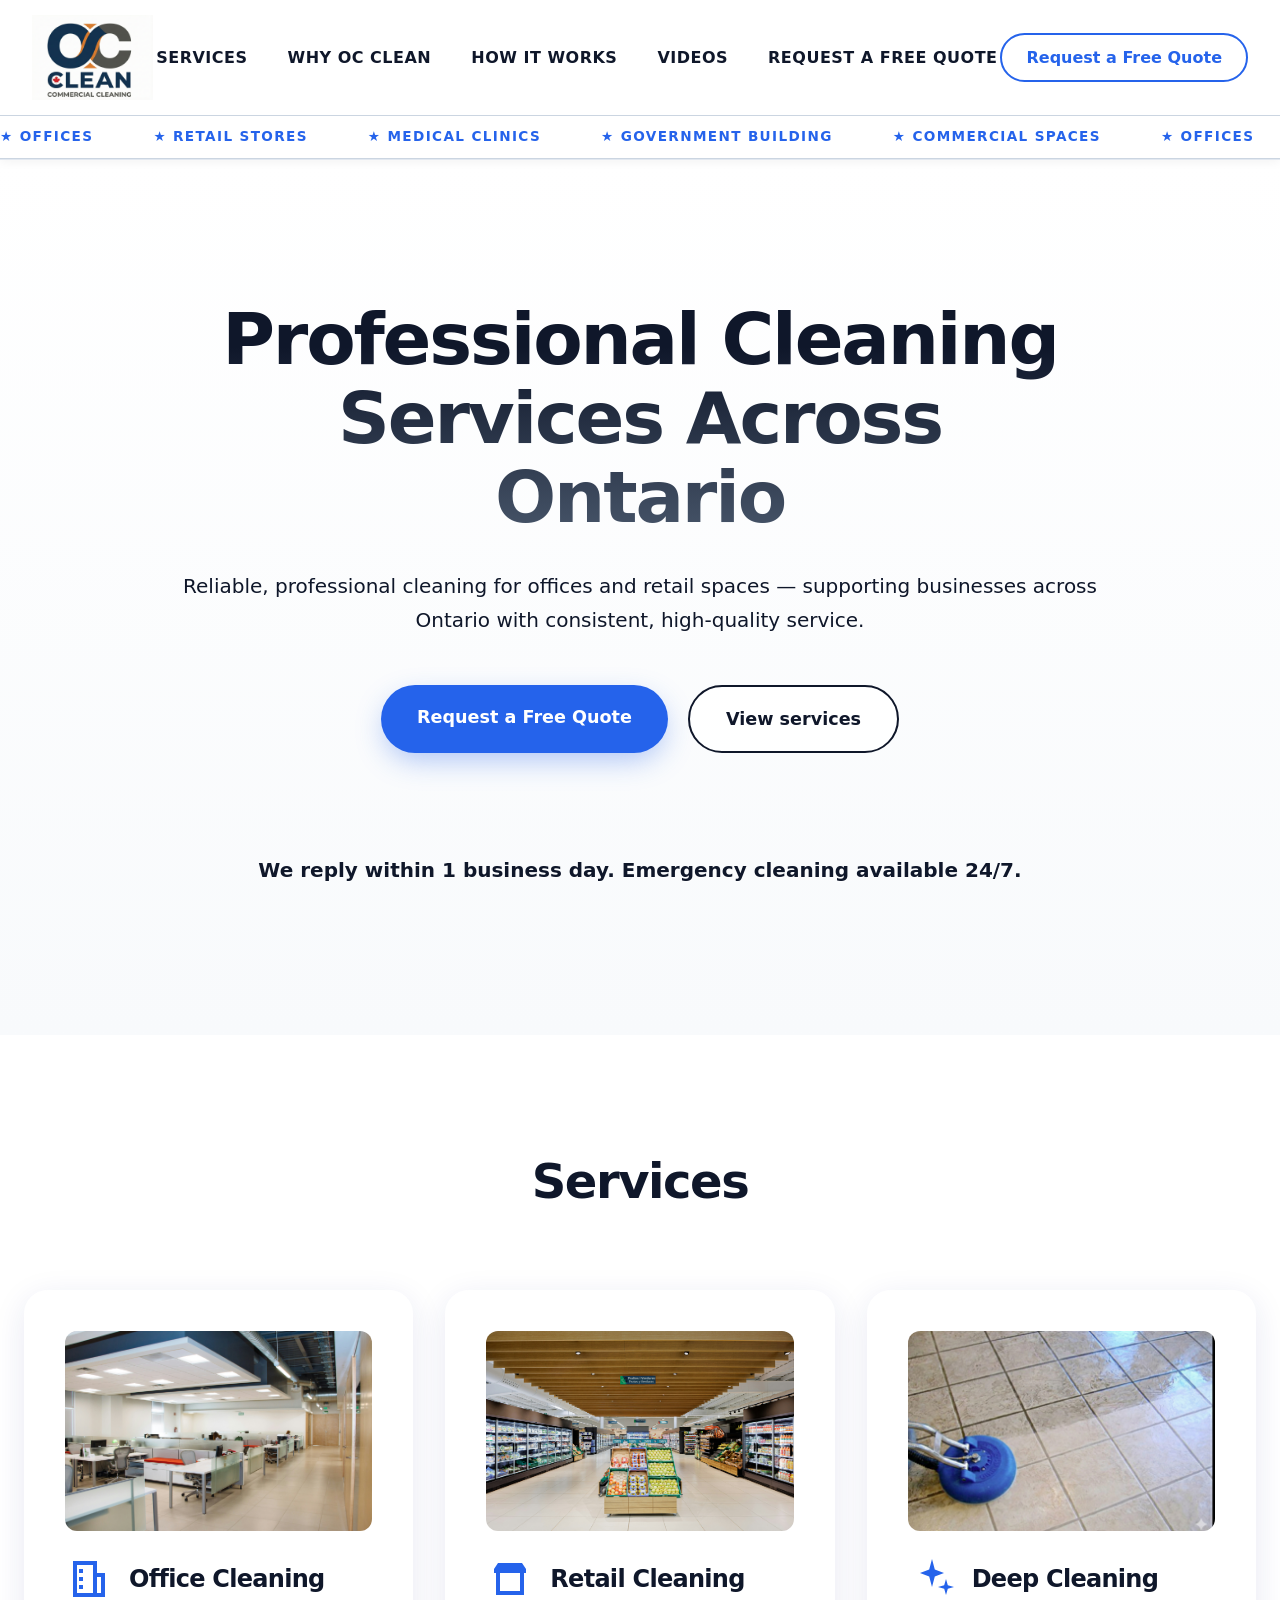
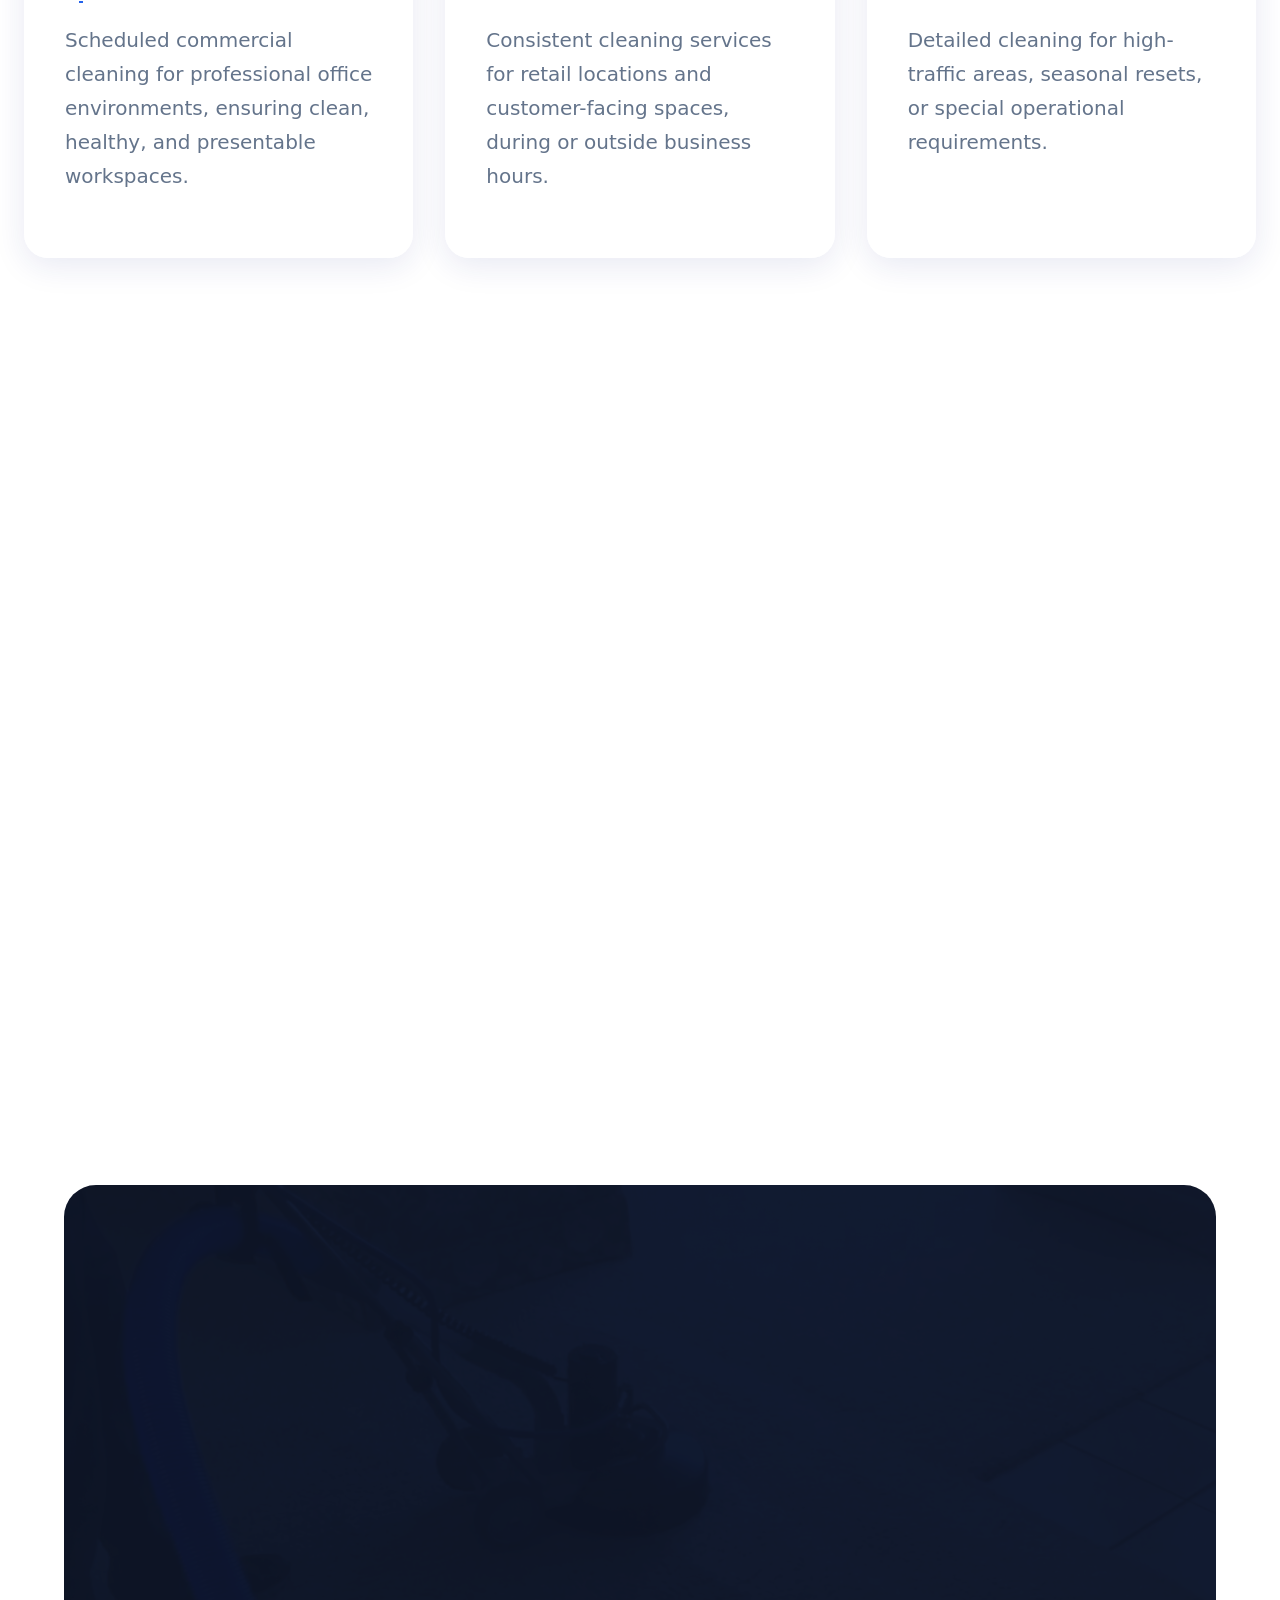
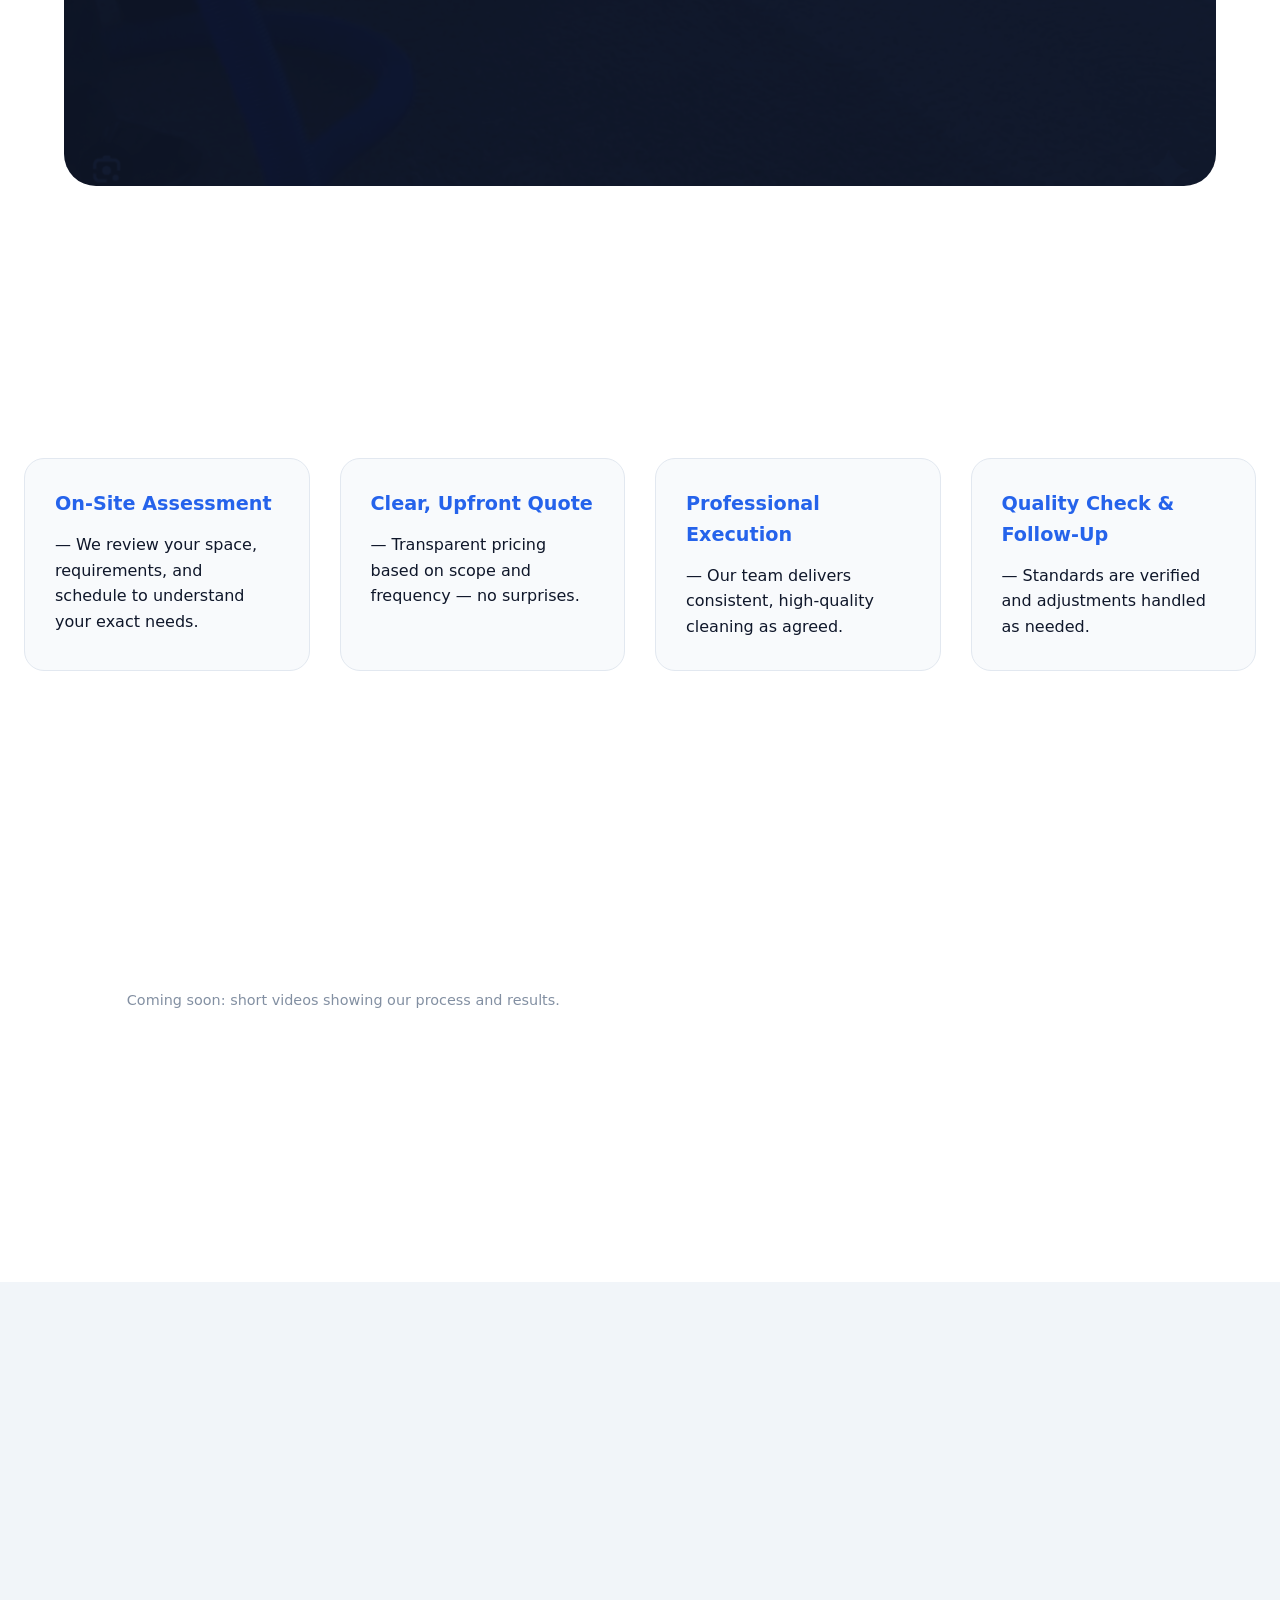
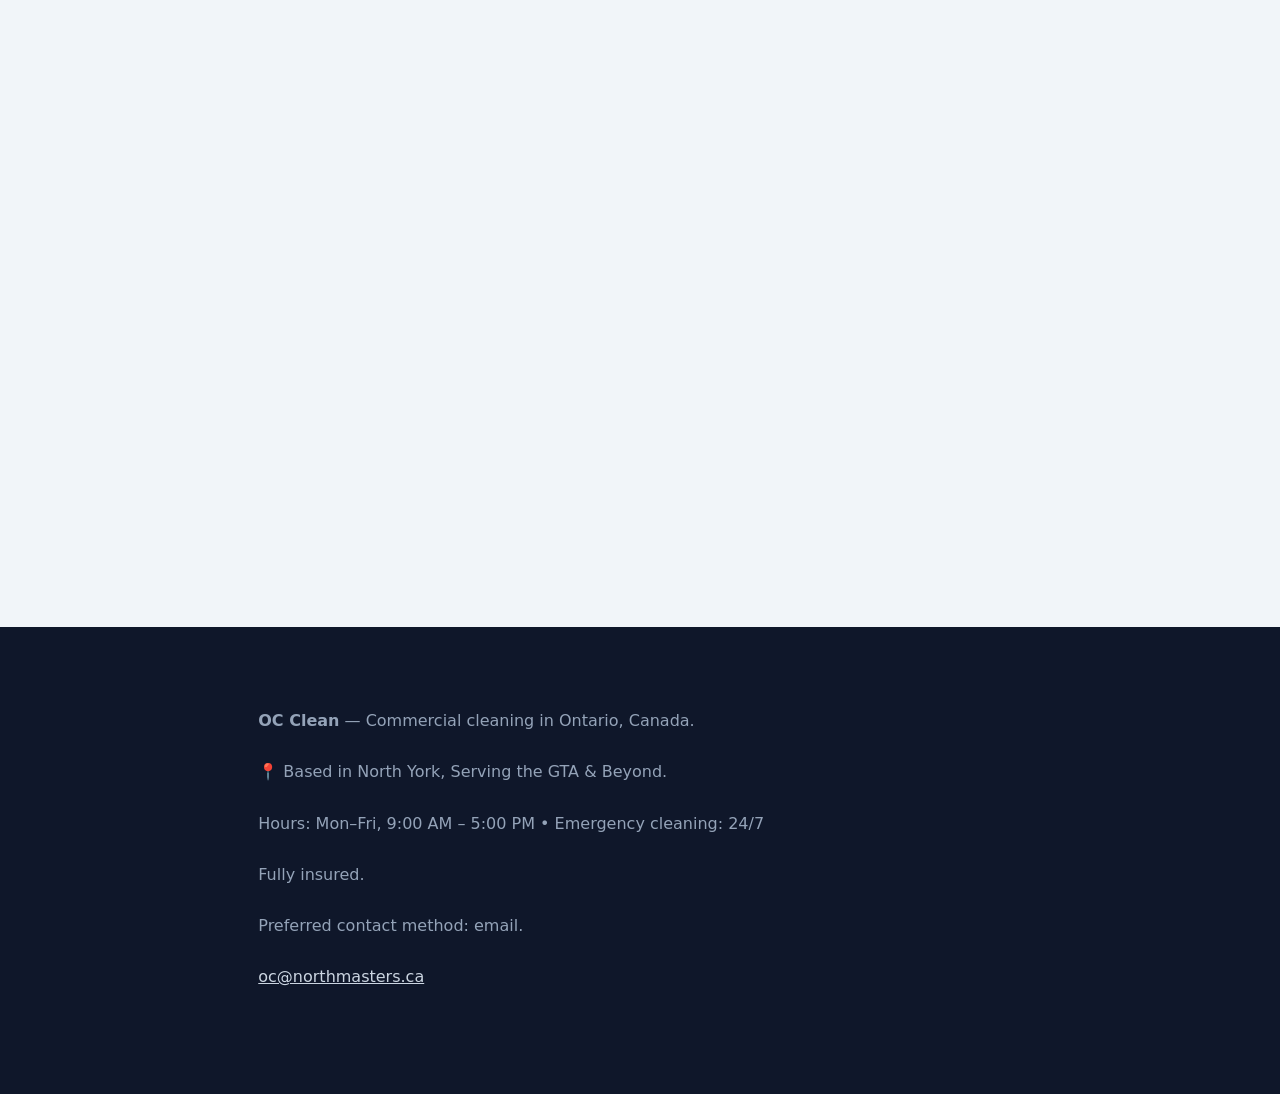
==== index.html @ 097c47e1 "Ajuste form working 3" ====
<!doctype html>
<html lang="en-CA">

<head>
	<meta charset="utf-8" />
	<meta name="viewport" content="width=device-width, initial-scale=1" />
	<link rel="stylesheet" href="assets/css/style.css">
	<script src="assets/js/main.js" defer></script>

	<title>Commercial Cleaning Services | OC Clean</title>
	<meta name="description"
		content="Professional commercial cleaning services across Ontario. Serving offices and retail spaces from London to Oshawa, and Toronto to Parry Sound." />
</head>

<body>
	<header>
		<nav aria-label="Primary" style="display: flex; justify-content: space-between; align-items: center; position: relative;">
			<a href="#top" class="logo">
				<img src="assets/img/brand/logo.png" alt="OC Clean">
			</a>

			<button class="mobile-toggle" aria-label="Menu">
				<span></span>
				<span></span>
				<span></span>
			</button>

			<ul class="nav-menu">
				<li><a href="#services">Services</a></li>
				<li><a href="#why">Why OC Clean</a></li>
				<li><a href="#how">How it works</a></li>
				<li><a href="#videos">Videos</a></li>
				<li><a href="#estimate">Request a Free Quote</a></li>
			</ul>

			<a href="#estimate" class="cta-button">Request a Free Quote</a>
		</nav>

		<div class="marquee marquee--xl" aria-label="Service highlights">
			<div class="marquee__track">
				<span class="mq-item"><span class="mq-text">&#9733; OFFICES</span></span>
				<span class="mq-item"><span class="mq-text">&#9733; RETAIL STORES</span></span>
				<span class="mq-item"><span class="mq-text">&#9733; MEDICAL CLINICS</span></span>
				<span class="mq-item"><span class="mq-text">&#9733; GOVERNMENT BUILDING</span></span>
				<span class="mq-item"><span class="mq-text">&#9733; COMMERCIAL SPACES</span></span>

				<span class="mq-item" aria-hidden="true"><span class="mq-text">&#9733; OFFICES</span></span>
				<span class="mq-item" aria-hidden="true"><span class="mq-text">&#9733; RETAIL STORES</span></span>
				<span class="mq-item" aria-hidden="true"><span class="mq-text">&#9733; MEDICAL CLINICS</span></span>
				<span class="mq-item" aria-hidden="true"><span class="mq-text">&#9733; GOVERNMENT BUILDING</span></span>
				<span class="mq-item" aria-hidden="true"><span class="mq-text">&#9733; COMMERCIAL SPACES</span></span>

				<span class="mq-item" aria-hidden="true"><span class="mq-text">&#9733; OFFICES</span></span>
				<span class="mq-item" aria-hidden="true"><span class="mq-text">&#9733; RETAIL STORES</span></span>
				<span class="mq-item" aria-hidden="true"><span class="mq-text">&#9733; MEDICAL CLINICS</span></span>
				<span class="mq-item" aria-hidden="true"><span class="mq-text">&#9733; GOVERNMENT BUILDING</span></span>
				<span class="mq-item" aria-hidden="true"><span class="mq-text">&#9733; COMMERCIAL SPACES</span></span>
			</div>
		</div>
	</header>

	<main id="top">
		<section id="hero" aria-label="Hero">
			<h1>Professional Cleaning Services Across Ontario</h1>

			<p>
				Reliable, professional cleaning for offices and retail spaces — supporting businesses across Ontario
				with consistent, high-quality service.
			</p>

			<div>
				<a href="#estimate">Request a Free Quote</a>
				<a href="#services">View services</a>
			</div>

			<p>
				We reply within 1 business day. Emergency cleaning available 24/7.
			</p>
		</section>

		<section id="services" aria-label="Services">
			<h2>Services</h2>

			<article>
				<img src="assets/img/services/office.jpg" alt="Office Cleaning" class="card-img-top">

				<h3 class="service-title">
					<svg class="icon" aria-hidden="true">
						<use href="#i-office"></use>
					</svg>
					Office Cleaning
				</h3>
				<p>
					Scheduled commercial cleaning for professional office environments, ensuring clean, healthy,
					and presentable workspaces.
				</p>
			</article>


			<article>
				<img src="assets/img/services/retail.jpg" alt="Retail Cleaning" class="card-img-top">
				<h3 class="service-title">
					<svg class="icon" aria-hidden="true">
						<use href="#i-retail"></use>
					</svg>
					Retail Cleaning
				</h3>
				<p>
					Consistent cleaning services for retail locations and customer-facing spaces, during or outside
					business hours.
				</p>
			</article>

			<article>
				<img src="assets/img/services/deep.jpg" alt="Deep Cleaning" class="card-img-top">
				<h3 class="service-title">
					<svg class="icon" aria-hidden="true">
						<use href="#i-sparkle"></use>
					</svg>
					Deep Cleaning
				</h3>
				<p>
					Detailed cleaning for high-traffic areas, seasonal resets, or special operational requirements.
				</p>
			</article>

			<article>
				<img src="assets/img/services/floor.jpg" alt="Floor Care" class="card-img-top">
				<h3 class="service-title">
					<svg class="icon" aria-hidden="true">
						<use href="#i-floor"></use>
					</svg>
					Floor Care &amp; Maintenance
				</h3>
				<p>
					Professional strip &amp; wax, floor scrubbing, and surface maintenance designed to extend floor life
					and maintain a polished appearance.
				</p>
			</article>

			<article>
				<img src="assets/img/services/washing.jpg" alt="Power Washing" class="card-img-top">
				<h3 class="service-title">
					<svg class="icon" aria-hidden="true">
						<use href="#i-water"></use>
					</svg>
					Commercial Power Washing
				</h3>
				<p>
					Exterior and surface power washing for commercial properties, including entrances, sidewalks,
					and high-traffic areas.
				</p>
			</article>

			<article>
				<img src="assets/img/services/carpet.jpg" alt="Carpet & Upholstery Cleaning" class="card-img-top">
				<h3 class="service-title">
					<svg class="icon" aria-hidden="true">
						<use href="#i-sparkle"></use>
					</svg>
					Carpet / Upholstery Cleaning
				</h3>
				<p>
					Deep extraction cleaning for office carpets and furniture to remove stains, allergens, and restore
					freshness.
				</p>
			</article>

			<p>
				Commercial focus only. We do not handle hazardous materials or mold remediation.
			</p>
		</section>

		<section id="why" aria-label="Why Businesses Choose OC Clean">
			<h2>Why Businesses Choose OC Clean</h2>

			<article>
				<h3>Established Commercial Experience</h3>
				<p>
					Supporting offices and retail spaces with over 5 years of professional commercial cleaning
					experience across Ontario.
				</p>
			</article>

			<article>
				<h3>Trained &amp; Reliable Staff</h3>
				<p>
					Our team follows consistent standards to deliver dependable results on every visit.
				</p>
			</article>

			<article>
				<h3>Professional Equipment &amp; Products</h3>
				<p>
					Commercial-grade tools and products designed for high-traffic, professional environments.
				</p>
			</article>

			<article>
				<h3>Flexible Scheduling</h3>
				<p>
					Cleaning plans built around your operations and business hours.
				</p>
			</article>

			<article>
				<h3>Clear Communication &amp; Accountability</h3>
				<p>
					Straightforward quotes, clear expectations, and responsive follow-up.
				</p>
			</article>
		</section>

		<section id="how" aria-label="How it works">
			<h2>How It Works</h2>

			<ol>
				<li><strong>On-Site Assessment</strong> — We review your space, requirements, and schedule to understand
					your
					exact needs.</li>
				<li><strong>Clear, Upfront Quote</strong> — Transparent pricing based on scope and frequency — no
					surprises.
				</li>
				<li><strong>Professional Execution</strong> — Our team delivers consistent, high-quality cleaning as
					agreed.
				</li>
				<li><strong>Quality Check &amp; Follow-Up</strong> — Standards are verified and adjustments handled as
					needed.
				</li>
			</ol>

			<p>Preferred contact method: email.</p>
		</section>

		<section id="videos" aria-label="Videos">
			<h2>Videos</h2>
			<p>Coming soon: short videos showing our process and results.</p>

			<div aria-label="Video placeholders">
				<article>
					<h3>Before &amp; After — Example</h3>
					<p>(YouTube embed placeholder)</p>
				</article>
				<article>
					<h3>Equipment &amp; Process</h3>
					<p>(YouTube embed placeholder)</p>
				</article>
				<article>
					<h3>Floor Care Spotlight</h3>
					<p>(YouTube embed placeholder)</p>
				</article>
			</div>
		</section>

		<section id="estimate" aria-label="Request a Free Quote">
			<h2>Let’s Keep Your Business Clean and Professional</h2>

			<p>
				Tell us about your space and cleaning needs. We’ll review your requirements and provide
				a clear, no-obligation quote.
			</p>

			<form id="estimateForm" novalidate>
				<input type="hidden" name="lead_source" value="website_form" />
				<input type="hidden" id="service_category" name="service_category" value="" />



				<div class="form-step">
					<h3 class="form-step-title">Step 1 — What do you need?</h3>

					<div class="choice-cards" role="radiogroup" aria-label="Service category">

						<label class="choice-card">
							<input type="radio" name="service_category_choice" value="commercial" />
							<div class="card-icon-wrapper">
								<svg class="icon" aria-hidden="true">
									<use href="#i-office"></use>
								</svg>
							</div>
							<span class="choice-card-title">Commercial / Janitorial</span>
							<span class="choice-card-sub">Recurring cleaning plans for offices, retail, and professional
								spaces.</span>
						</label>

						<label class="choice-card">
							<input type="radio" name="service_category_choice" value="special" />
							<div class="card-icon-wrapper">
								<svg class="icon" aria-hidden="true">
									<use href="#i-sparkle"></use>
								</svg>
							</div>
							<span class="choice-card-title">Special Services</span>
							<span class="choice-card-sub">One-time or project-based services like floors, power washing,
								post-construction.</span>
						</label>
					</div>

					<small class="field-error" data-error-for="service_category"></small>
				</div>


				<fieldset id="commercialFields" hidden>
					<legend>Commercial / Janitorial Details</legend>

					<div class="form-grid">
						<div class="form-field">
							<label for="business_type">Business type</label>
							<select id="business_type" name="business_type">
								<option value="">Select one</option>
								<option value="office">Office</option>
								<option value="retail">Retail</option>
								<option value="government">Government</option>
								<option value="medical">Medical</option>
								<option value="other">Other</option>
							</select>
						</div>

						<div class="form-field">
							<label for="size_sqft">Approximate size (sq ft)</label>
							<input id="size_sqft" name="size_sqft" type="number" min="0" inputmode="numeric" />
						</div>

						<div class="form-field">
							<label for="cleaning_frequency">Cleaning frequency</label>
							<select id="cleaning_frequency" name="cleaning_frequency">
								<option value="">Select one</option>
								<option value="daily">Daily</option>
								<option value="weekly">Weekly</option>
								<option value="2-3x">2–3x week</option>
							</select>
						</div>

						<div class="form-field">
							<label for="preferred_days">Preferred days</label>
							<select id="preferred_days" name="preferred_days">
								<option value="">Select one</option>
								<option value="mon-fri">Mon–Fri</option>
								<option value="weekends">Weekends</option>
								<option value="flexible">Flexible</option>
							</select>
						</div>

						<div class="form-field">
							<label for="recurring_service">Recurring service?</label>
							<select id="recurring_service" name="recurring_service">
								<option value="">Select one</option>
								<option value="yes">Yes</option>
								<option value="no">No</option>
								<option value="not_sure">Not sure</option>
							</select>
						</div>

						<div class="form-field form-field--full">
							<label for="commercial_comments">Comments (optional)</label>
							<textarea id="commercial_comments" name="commercial_comments" rows="4"></textarea>
						</div>
					</div>
				</fieldset>

				<fieldset id="specialFields" hidden>
					<legend>Special Service Details</legend>

					<div class="form-grid">
						<div class="form-field">
							<label for="special_service_type">Service type</label>
							<select id="special_service_type" name="special_service_type">
								<option value="">Select one</option>
								<option value="carpet_upholstery">Carpet &amp; Upholstery Cleaning</option>
								<option value="strip_wax">Strip &amp; Wax</option>
								<option value="power_washing">Power Washing</option>
								<option value="hard_floor_deep_cleaning">Hard Floor Deep Cleaning</option>
								<option value="high_dust">High Dust Cleaning</option>
								<option value="steam_cleaning">Steam Cleaning</option>
								<option value="post_construction">Post-Construction Cleaning</option>
								<option value="move_in_out">Move-In / Move-Out Cleaning</option>
								<option value="disinfection">Disinfection / Sanitization</option>
								<option value="window_cleaning">Commercial Window Cleaning</option>
								<option value="warehouse_industrial">Warehouse / Industrial Cleaning</option>
								<option value="parking_lot">Parking Lot Cleaning</option>
							</select>
						</div>

						<div class="form-field">
							<label for="special_area_sqft">Approximate area (sq ft)</label>
							<input id="special_area_sqft" name="special_area_sqft" type="number" min="0"
								inputmode="numeric" />
						</div>

						<div class="form-field form-field--full">
							<label for="condition_description">Current condition description</label>
							<textarea id="condition_description" name="condition_description" rows="4"></textarea>
						</div>

						<div class="form-field">
							<label for="urgency">Urgency</label>
							<select id="urgency" name="urgency">
								<option value="">Select one</option>
								<option value="asap">ASAP</option>
								<option value="1-2_weeks">1–2 weeks</option>
								<option value="flexible">Flexible</option>
							</select>
						</div>
					</div>
				</fieldset>

				<fieldset id="photosFields" hidden>
					<legend>Photos / Evidence (Optional)</legend>
					<div class="form-grid">
						<div class="form-field form-field--full">
							<label for="photos">Photo upload (up to 10 images)</label>
							<input id="photos" name="photos" type="file" accept="image/*" multiple />
							<small class="form-help">You can select up to 10 images. Max 90 MB total.</small>
							<small class="field-error" data-error-for="photos"></small>
						</div>
					</div>
				</fieldset>

				<fieldset>
					<legend>Contact Details</legend>

					<div class="form-grid">
						<div class="form-field">
							<label for="contact_name">Contact name <span aria-hidden="true">*</span></label>
							<input id="contact_name" name="contact_name" type="text" autocomplete="name" required />
							<small class="field-error" data-error-for="contact_name"></small>
						</div>

						<div class="form-field">
							<label for="email">Email <span aria-hidden="true">*</span></label>
							<input id="email" name="email" type="email" autocomplete="email" required />
							<small class="field-error" data-error-for="email"></small>
						</div>

						<div class="form-field">
							<label for="phone">Phone (optional)</label>
							<input id="phone" name="phone" type="tel" autocomplete="tel" placeholder="(555) 555-5555" maxlength="14" />
						</div>

						<div class="form-field">
							<label for="city">City</label>
							<input id="city" name="city" type="text" autocomplete="address-level2" />
						</div>

						<div class="form-field form-field--full">
							<label for="heard_about">How did you hear about us? (optional)</label>
							<input id="heard_about" name="heard_about" type="text" />
						</div>
					</div>
				</fieldset>

				<div class="form-actions">
					<button type="submit" id="submitBtn">Submit Request</button>
					<p class="form-microcopy">
						No contracts required to get started. Fast response. Clear communication.
					</p>
					<p id="formStatus" role="status" aria-live="polite"></p>
				</div>
			</form>
		</section>
	</main>

	<footer>
		<p><strong>OC Clean</strong> — Commercial cleaning in Ontario, Canada.</p>
		<p>📍 Based in North York, Serving the GTA & Beyond.</p>
		<p>Hours: Mon–Fri, 9:00 AM – 5:00 PM • Emergency cleaning: 24/7</p>
		<p>Fully insured.</p>
		<p>Preferred contact method: email.</p>
		<p><a href="mailto:oc@northmasters.ca">oc@northmasters.ca</a></p>
	</footer>

	<svg xmlns="http://www.w3.org/2000/svg" style="position:absolute;width:0;height:0;overflow:hidden">
		<symbol id="i-check" viewBox="0 0 24 24">
			<path d="M9.2 16.6 4.8 12.2l1.4-1.4 3 3 8-8 1.4 1.4-9.4 9.4z"></path>
		</symbol>

		<symbol id="i-office" viewBox="0 0 24 24">
			<path d="M4 21V3h12v6h4v12H4zm2-2h8V5H6v14zm10 0h2V11h-2v8z"></path>
			<path d="M7 7h2v2H7V7zm0 4h2v2H7v-2zm0 4h2v2H7v-2zm0 4h2v2h-2V7zm0 4h2v2h-2v-2zm0 4h2v2h-2v-2z"></path>
		</symbol>

		<symbol id="i-retail" viewBox="0 0 24 24">
			<path d="M4 9V7l2-3h12l2 3v2h-1v11H5V9H4zm3 0v9h10V9H7z"></path>
			<path d="M7 4l-1.3 2h12.6L17 4H7z"></path>
		</symbol>

		<symbol id="i-sparkle" viewBox="0 0 24 24">
			<path d="M12 2l1.4 5.2L18 9l-4.6 1.8L12 16l-1.4-5.2L6 9l4.6-1.8L12 2z"></path>
			<path d="M19 12l.9 3.1L23 16l-3.1.9L19 20l-.9-3.1L15 16l3.1-.9L19 12z"></path>
		</symbol>

		<symbol id="i-floor" viewBox="0 0 24 24">
			<path d="M4 4h16v16H4V4zm2 2v4h4V6H6zm6 0v4h6V6h-6zM6 12v6h4v-6H6zm6 0v6h6v-6h-6z"></path>
		</symbol>

		<symbol id="i-water" viewBox="0 0 24 24">
			<path
				d="M12 2s6 6.3 6 12a6 6 0 0 1-12 0c0-5.7 6-12 6-12zm0 18a4 4 0 0 0 4-4c0-3.8-4-8.6-4-8.6S8 12.2 8 16a4 4 0 0 0 4 4z">
			</path>
		</symbol>

		<symbol id="i-moon" viewBox="0 0 24 24">
			<path d="M21 14.6A8 8 0 0 1 9.4 3 7 7 0 1 0 21 14.6z"></path>
		</symbol>
	</svg>
</body>
<div id="customModal" class="modal-overlay">
  <div class="modal-box">
    <div class="modal-icon">🚀</div>
    <h3>Request Sent!</h3>
    <p>Your information has been received.<br>We will reply as soon as possible.</p>
    <button id="closeModalBtn">Excellent</button>
  </div>
</div>

<script>
	document.addEventListener('DOMContentLoaded', function() {
		const phoneInput = document.getElementById('phone');
		if(phoneInput) {
			phoneInput.addEventListener('input', function (e) {
				// 1. Quitar todo lo que no sea número
				var x = e.target.value.replace(/\D/g, '').match(/(\d{0,3})(\d{0,3})(\d{0,4})/);
				// 2. Formatear como (123) 456-7890
				e.target.value = !x[2] ? x[1] : '(' + x[1] + ') ' + x[2] + (x[3] ? '-' + x[3] : '');
			});
		}
	});
</script>

</html>
---- assets/css/style.css ----
/* style.css - OC Clean Masters (Versión FINAL "Bestia" - Fixed & Mobile Ready) */

/* --- 1. VARIABLES & RESET --- */
:root {
  /* Paleta Corporativa */
  --bg: #ffffff;
  --bg-alt: #f1f5f9; 
  --text-main: #0f172a; 
  --text-muted: #64748b; 
  
  /* Acentos */
  --primary: #2563eb; 
  --primary-dark: #1e40af;
  --accent: #0d9488; 
  
  /* Bordes y Glass */
  --border: #e2e8f0;
  
  /* Sombras */
  --shadow-sm: 0 1px 3px rgba(0,0,0,0.05);
  --shadow-card: 0 4px 6px -1px rgba(0, 0, 0, 0.05), 0 2px 4px -1px rgba(0, 0, 0, 0.03);
  --shadow-hover: 0 20px 25px -5px rgba(0, 0, 0, 0.08), 0 10px 10px -5px rgba(0, 0, 0, 0.03);
  
  --radius: 16px;
  --font-sans: 'Inter', system-ui, -apple-system, sans-serif;
}

*, *::before, *::after { box-sizing: border-box; }

html { 
  scroll-behavior: smooth; 
  scroll-padding-top: 150px; /* Colchón para que el menú no tape títulos */
  /* ELIMINADO: overflow-x: hidden; (Esto mataba el sticky header) */
}

body {
  margin: 0;
  font-family: var(--font-sans);
  line-height: 1.6;
  color: var(--text-main);
  background: var(--bg);
  -webkit-font-smoothing: antialiased;
  width: 100%;
  position: relative;
  /* ELIMINADO: overflow-x: hidden; */
}

/* --- 2. TIPOGRAFÍA & GLOBALES --- */
section { text-align: center; }

h1, h2, h3 {
  margin: 0 0 1rem 0;
  font-weight: 800;
  letter-spacing: -0.03em;
  line-height: 1.1;
  color: var(--text-main);
}

h1 { font-size: clamp(3rem, 6vw, 4.5rem); }
h2 { font-size: 3rem; margin-bottom: 50px; }
h3 { font-size: 1.35rem; font-weight: 700; }

p {
  margin: 0 auto 1.5rem auto; 
  color: var(--text-muted);
  max-width: 75ch; 
  font-size: 1.25rem; 
  line-height: 1.7;
}

a { color: inherit; text-decoration: none; transition: 0.2s; }

/* Animación de entrada */
.reveal {
  opacity: 0;
  transform: translateY(20px);
  transition: all 0.6s ease-out;
}
.reveal.is-visible { opacity: 1; transform: translateY(0); }


/* --- 3. HEADER & NAVEGACIÓN (Sticky + Mobile) --- */
header {
  position: -webkit-sticky; /* Soporte Safari */
  position: sticky;         /* El estándar que hace el "Freeze" */
  top: 0;
  z-index: 1000;
  width: 100%;
  background: rgba(255, 255, 255, 0.95);
  backdrop-filter: blur(12px);
  border-bottom: 1px solid var(--border);
  box-shadow: 0 2px 10px rgba(0,0,0,0.05);
}

nav {
  max-width: 1300px;
  margin: 0 auto;
  padding: 15px 32px;
  display: flex;
  align-items: center;
  justify-content: space-between;
  position: relative; /* Necesario para el menú móvil absoluto */
}

nav .logo img {
  height: 85px; 
  width: auto;
  display: block;
  transition: all 0.3s ease;
}

/* Estilos Desktop del Menú */
nav ul {
  display: flex;
  gap: 40px;
  list-style: none;
  margin: 0;
  padding: 0;
  align-items: center;
}

nav ul a {
  font-weight: 900;
  font-size: 1rem;
  color: #0f172a;
  text-transform: uppercase;
  letter-spacing: 0.5px;
  position: relative;
  padding-bottom: 4px;
}

/* Línea animada al pasar el mouse */
nav ul a::after {
  content: "";
  position: absolute;
  width: 0%;
  height: 2px;
  bottom: 0;
  left: 0;
  background-color: var(--primary);
  transition: width 0.3s ease-in-out;
}
nav ul a:hover::after { width: 100%; }

/* Botón Hamburguesa (Oculto en Desktop) */
.mobile-toggle {
    display: none;
    background: none;
    border: none;
    cursor: pointer;
    padding: 10px;
    z-index: 1001;
}
.mobile-toggle span {
    display: block;
    width: 25px;
    height: 3px;
    background-color: var(--text-main);
    margin: 5px 0;
    transition: 0.3s;
    border-radius: 3px;
}

/* Efecto de "X" cuando está abierto */
.mobile-toggle.open span:nth-child(1) { transform: rotate(45deg) translate(5px, 6px); }
.mobile-toggle.open span:nth-child(2) { opacity: 0; }
.mobile-toggle.open span:nth-child(3) { transform: rotate(-45deg) translate(5px, -6px); }

/* Botón CTA Desktop */
nav .cta-button {
  color: var(--primary) !important;
  border: 2px solid var(--primary);
  padding: 10px 24px;
  border-radius: 50px;
  font-weight: 700;
  transition: all 0.3s ease;
  white-space: nowrap;
}
nav .cta-button:hover {
  background: var(--primary);
  color: white !important;
  box-shadow: 0 4px 12px rgba(37, 99, 235, 0.3);
}

/* === MODO MÓVIL (Menor a 900px) === */
@media (max-width: 900px) {
  nav { padding: 10px 20px; }
  
  nav .logo img { height: 40px; } /* Logo más pequeño */
  
  /* Ocultamos botón Desktop */
  nav .cta-button { display: none; }
  
  /* Mostramos Hamburguesa */
  .mobile-toggle { display: block; order: 3; }

  /* Menú desplegable */
  nav ul {
    display: none; /* Oculto por defecto */
    flex-direction: column;
    position: absolute;
    top: 100%; /* Justo debajo del header */
    left: 0;
    width: 100%;
    background: white;
    padding: 20px 0;
    box-shadow: 0 10px 20px rgba(0,0,0,0.1);
    border-top: 1px solid var(--border);
    gap: 0;
    text-align: center;
  }
  
  /* Clase ACTIVA (controlada por JS) */
  nav ul.active { display: flex; animation: slideDown 0.3s ease-out; }
  
  nav ul li { width: 100%; }
  
  nav ul a {
    display: block;
    padding: 15px 0;
    font-size: 1.1rem;
    border-bottom: 1px solid var(--bg-alt);
  }
  nav ul a::after { display: none; } /* Sin línea animada en móvil */
  
  /* Botón Request Quote en móvil (dentro de la lista) */
  nav ul li:last-child a {
    margin: 20px 20px 0;
    background: var(--primary);
    color: white !important;
    border-radius: 12px;
    border: none;
  }
  
  @keyframes slideDown {
    from { opacity: 0; transform: translateY(-10px); }
    to { opacity: 1; transform: translateY(0); }
  }
}


/* --- 4. MARQUEE (Cinta de Texto) --- */
.marquee {
  width: 100%;
  z-index: 500;
  background: #ffffff;
  border-top: 1px solid #cbd5e1;
  border-bottom: 1px solid #cbd5e1;
  padding: 10px 0;
  overflow: hidden;
  position: relative;
  margin: 0;
}

.marquee__track {
  display: flex;
  gap: 60px;
  animation: scroll 35s linear infinite;
  width: max-content;
}

.mq-item {
  color: var(--primary); 
  font-size: 0.85rem;
  font-weight: 800;
  letter-spacing: 0.1em;
  text-transform: uppercase;
  display: flex; align-items: center; gap: 12px;
}

.mq-text { color: var(--primary); }
@keyframes scroll { to { transform: translateX(-50%); } }


/* --- 5. HERO SECTION --- */
#hero {
  min-height: 85vh; 
  display: flex;
  flex-direction: column;
  justify-content: center;
  align-items: center; 
  padding: 140px 24px 100px;
  position: relative;
  overflow: hidden;
  background: linear-gradient(to bottom, #fff 0%, #f8fafc 100%);
}

#hero::before {
  content: "";
  position: absolute;
  inset: 0;
  background-image: url('../img/hero/hero.jpg'); 
  background-size: cover;
  background-position: center;
  opacity: 0.75; 
  pointer-events: none;
}

#hero > * { position: relative; z-index: 1; }

#hero h1 {
  max-width: 18ch;
  margin: 0 auto 32px;
  background: linear-gradient(180deg, var(--text-main) 20%, #475569 100%);
  -webkit-background-clip: text;
  -webkit-text-fill-color: transparent;
}

#hero p {
  color: #0f172a; 
  font-weight: 500;
  text-shadow: 0 1px 2px rgba(255, 255, 255, 0.8);
  margin-bottom: 48px;
}

#hero p:last-child {
  font-weight: 700;
  margin-top: 40px;
}

#hero div {
  display: flex; gap: 20px; justify-content: center; margin-bottom: 60px;
}

#hero div a {
  padding: 18px 36px;
  border-radius: 50px;
  font-weight: 700;
  font-size: 1.1rem;
}

#hero div a:first-child {
  background: var(--primary); color: white;
  box-shadow: 0 10px 30px -5px rgba(37, 99, 235, 0.4);
}
#hero div a:first-child:hover { transform: translateY(-3px); box-shadow: 0 20px 30px -5px rgba(37, 99, 235, 0.5); }

#hero div a:last-child {
  background: rgba(255, 255, 255, 0.9);
  border: 2px solid #0f172a;
  color: #0f172a;
}
#hero div a:last-child:hover {
  background: #0f172a; color: white; border-color: #0f172a;
}


/* --- 6. SERVICES --- */
#services {
  padding: 120px 24px;
  background: var(--bg);
  position: relative;
  overflow: hidden;
}

#services article {
  padding: 40px;
  border-radius: 24px;
  background: rgba(255, 255, 255, 0.7); 
  backdrop-filter: blur(12px); 
  border: 1px solid rgba(255, 255, 255, 0.6); 
  box-shadow: 0 8px 32px 0 rgba(31, 38, 135, 0.1); 
  transition: 0.3s ease;
  margin-bottom: 20px;
}

#services article:hover {
  background: rgba(255, 255, 255, 0.9); 
  border-color: var(--primary);
  transform: translateY(-8px);
  box-shadow: 0 20px 40px -5px rgba(0, 0, 0, 0.1);
}

@media (min-width: 768px) {
    #services {
        display: grid;
        grid-template-columns: repeat(auto-fit, minmax(320px, 1fr));
        gap: 32px;
        max-width: 1300px;
        margin: 0 auto;
        padding-top: 120px;
    }
    #services article { text-align: left; margin-bottom: 0; }
    #services > h2, #services > p:last-child { grid-column: 1 / -1; text-align: center; }
}

.service-title {
  display: flex; align-items: center; gap: 16px; margin-bottom: 20px; font-size: 1.5rem;
}
.icon { width: 48px; height: 48px; flex-shrink: 0; fill: var(--primary); }
.card-img-top {
    width: 100%; height: 200px; object-fit: cover; border-radius: 12px; margin-bottom: 1.5rem; display: block;
}

#services > p:last-child {
  background: rgba(255, 255, 255, 0.9); 
  padding: 10px 20px;
  border-radius: 50px; 
  display: inline-block; 
  font-weight: 600;
  font-size: 0.95rem !important; 
  color: var(--text-main);
  box-shadow: 0 2px 10px rgba(0,0,0,0.1);
  margin-top: 40px;
}


/* --- 7. WHY OC CLEAN --- */
#why {
  position: relative;
  background: #0f172a;
  color: white;
  overflow: hidden;
  border-radius: 32px;
  max-width: 1300px;
  width: 90%;
  margin: 60px auto;
  padding: 80px 40px;
  display: grid;
  grid-template-columns: repeat(auto-fit, minmax(300px, 1fr));
  gap: 40px;
  text-align: left;
}

#why::before {
  content: "";
  position: absolute;
  inset: 0;
  background-image: url('../img/trust/trust.jpg');
  background-size: cover;
  background-position: center;
  opacity: 0.15;
  mix-blend-mode: overlay;
  pointer-events: none;
}

#why > * { position: relative; z-index: 1; }
#why h2 { grid-column: 1 / -1; text-align: center; margin-bottom: 60px; color: white; }
#why article h3 { color: white; margin-bottom: 12px; font-size: 1.25rem; }
#why article p { color: #cbd5e1; font-size: 1rem; margin: 0; }


/* --- 8. HOW IT WORKS --- */
#how { padding: 100px 24px; max-width: 1300px; margin: 0 auto; }
#how h2 { margin-bottom: 60px; }
#how ol {
  display: grid; grid-template-columns: repeat(auto-fit, minmax(250px, 1fr)); gap: 30px;
  list-style: none; padding: 0; margin: 0;
}
#how li {
  background: #f8fafc; padding: 30px; border-radius: 20px; text-align: left;
  border: 1px solid var(--border); transition: 0.3s;
}
#how li:hover { transform: translateY(-5px); border-color: var(--primary); box-shadow: var(--shadow-card); }
#how li strong { display: block; color: var(--primary); font-size: 1.2rem; margin-bottom: 12px; }

#how > p:last-child {
  background: #eff6ff; color: var(--primary); font-weight: 700;
  display: inline-block; padding: 8px 20px; border-radius: 50px;
  margin-top: 30px; font-size: 0.9rem;
}


/* --- 9. VIDEOS --- */
#videos div[aria-label="Video placeholders"] {
  display: grid; grid-template-columns: repeat(auto-fit, minmax(300px, 1fr)); gap: 30px; margin-top: 40px;
}
#videos article {
  background: #f1f5f9; border-radius: 20px; overflow: hidden; border: 1px solid #e2e8f0;
  transition: all 0.3s ease; position: relative;
  display: flex; flex-direction: column; justify-content: flex-end; height: 250px; padding: 20px;
}
#videos article::before {
  content: "▶"; position: absolute; top: 50%; left: 50%; transform: translate(-50%, -50%);
  width: 60px; height: 60px; background: white; color: var(--primary); border-radius: 50%;
  display: flex; align-items: center; justify-content: center; font-size: 24px; padding-left: 5px;
  box-shadow: 0 10px 20px rgba(0,0,0,0.1); transition: 0.3s;
}
#videos article:hover { transform: translateY(-5px); box-shadow: 0 20px 25px -5px rgba(0, 0, 0, 0.1); border-color: var(--primary); }
#videos article:hover::before { background: var(--primary); color: white; transform: translate(-50%, -50%) scale(1.1); }
#videos h3 { font-size: 1.1rem; margin-bottom: 5px; z-index: 2; color: #0f172a; }
#videos p { font-size: 0.9rem; margin: 0; z-index: 2; opacity: 0.8; }


/* --- 10. ESTIMATE FORM --- */
#estimate { padding: 120px 24px; background: var(--bg-alt); }
#estimateForm {
  background: white; padding: 48px; border-radius: 32px; box-shadow: var(--shadow-card);
  max-width: 900px; margin: 60px auto 0; text-align: left; 
}

#estimateForm fieldset { border: none !important; padding: 0 !important; margin: 0 0 40px 0 !important; }
#estimateForm legend {
  font-size: 1.4rem; font-weight: 800; color: var(--text-main); margin-bottom: 24px;
  width: 100%; border-bottom: 2px solid var(--bg-alt); padding-bottom: 10px;
}

.choice-cards { display: grid; grid-template-columns: repeat(auto-fit, minmax(250px, 1fr)); gap: 20px; margin-bottom: 40px; }
.choice-card {
  position: relative; display: flex; flex-direction: column; gap: 8px; padding: 24px;
  border: 2px solid var(--border); border-radius: 20px; cursor: pointer; transition: 0.2s; background: white;
}
.choice-card:hover { border-color: #cbd5e1; }
.choice-card.is-selected {
  border-color: var(--primary); background: #eff6ff; box-shadow: 0 0 0 4px rgba(37, 99, 235, 0.1);
}
.choice-card input { position: absolute; opacity: 0; height: 0; width: 0; }
.choice-card-title { font-weight: 800; font-size: 1.2rem; color: var(--text-main); }
.choice-card-sub { font-size: 0.95rem; color: var(--text-muted); line-height: 1.4; }

.card-icon-wrapper {
  width: 60px; height: 60px; background: #eff6ff; border-radius: 50%;
  display: flex; align-items: center; justify-content: center; margin-bottom: 15px; transition: 0.3s ease;
}
.card-icon-wrapper .icon { width: 32px; height: 32px; fill: var(--primary); }
.choice-card:hover .card-icon-wrapper { background: var(--primary); transform: scale(1.1); }
.choice-card:hover .card-icon-wrapper .icon { fill: white; }
.choice-card.is-selected .card-icon-wrapper { background: var(--primary); box-shadow: 0 4px 12px rgba(37, 99, 235, 0.3); }
.choice-card.is-selected .card-icon-wrapper .icon { fill: white; }

.form-grid { display: grid; gap: 24px; }
@media (min-width: 600px) { .form-grid { grid-template-columns: 1fr 1fr; } .form-field--full { grid-column: 1 / -1; } }

label { display: block; font-weight: 700; font-size: 0.9rem; margin-bottom: 8px; color: var(--text-main); }
input:not([type="radio"]), select, textarea {
  width: 100%; padding: 16px !important; border: 1px solid var(--border); border-radius: 12px;
  font-size: 1.05rem; background: #f8fafc; font-family: inherit; transition: 0.2s;
}
input:focus, select:focus, textarea:focus {
  outline: none; background: white; border-color: var(--primary); box-shadow: 0 0 0 4px rgba(37, 99, 235, 0.1);
}

button[type="submit"] {
  width: 100%; padding: 20px; margin-top: 32px;
  background: var(--primary) !important; color: white; border: none; border-radius: 16px;
  font-size: 1.3rem; font-weight: 700; cursor: pointer; transition: 0.2s;
  box-shadow: 0 10px 30px -5px rgba(37, 99, 235, 0.5);
}
button[type="submit"]:hover {
  background: var(--primary-dark) !important; transform: translateY(-3px); box-shadow: 0 20px 40px -5px rgba(37, 99, 235, 0.6);
}
#formStatus { text-align: center; font-weight: 700; margin-top: 10px; }


/* --- 11. FOOTER --- */
footer { background: #0f172a; color: white; padding: 80px 24px; }
footer p { color: #94a3b8; font-size: 1rem; }
footer a { color: #cbd5e1; font-weight: 500; text-decoration: underline; }
footer a:hover { color: white; }


/* --- 12. MODAL & EXTRAS --- */
.modal-overlay {
  position: fixed; top: 0; left: 0; width: 100%; height: 100%;
  background: rgba(0, 0, 0, 0.6); backdrop-filter: blur(4px);
  display: flex; align-items: center; justify-content: center;
  z-index: 9999; opacity: 0; visibility: hidden; transition: all 0.3s ease;
}
.modal-overlay.active { opacity: 1; visibility: visible; }
.modal-box {
  background: white; padding: 30px; border-radius: 12px; text-align: center;
  max-width: 400px; box-shadow: 0 10px 25px rgba(0,0,0,0.2);
  transform: translateY(20px); transition: transform 0.3s ease;
}
.modal-overlay.active .modal-box { transform: translateY(0); }
.modal-icon { font-size: 40px; margin-bottom: 15px; }
.modal-box h3 { color: #1e40af; margin: 0 0 10px 0; font-size: 24px; }
.modal-box p { color: #4b5563; margin-bottom: 20px; line-height: 1.5; }
.modal-box button {
  background: #2563eb; color: white; border: none; padding: 10px 24px;
  border-radius: 6px; font-weight: bold; cursor: pointer; transition: background 0.2s;
}
.modal-box button:hover { background: #1e40af; }
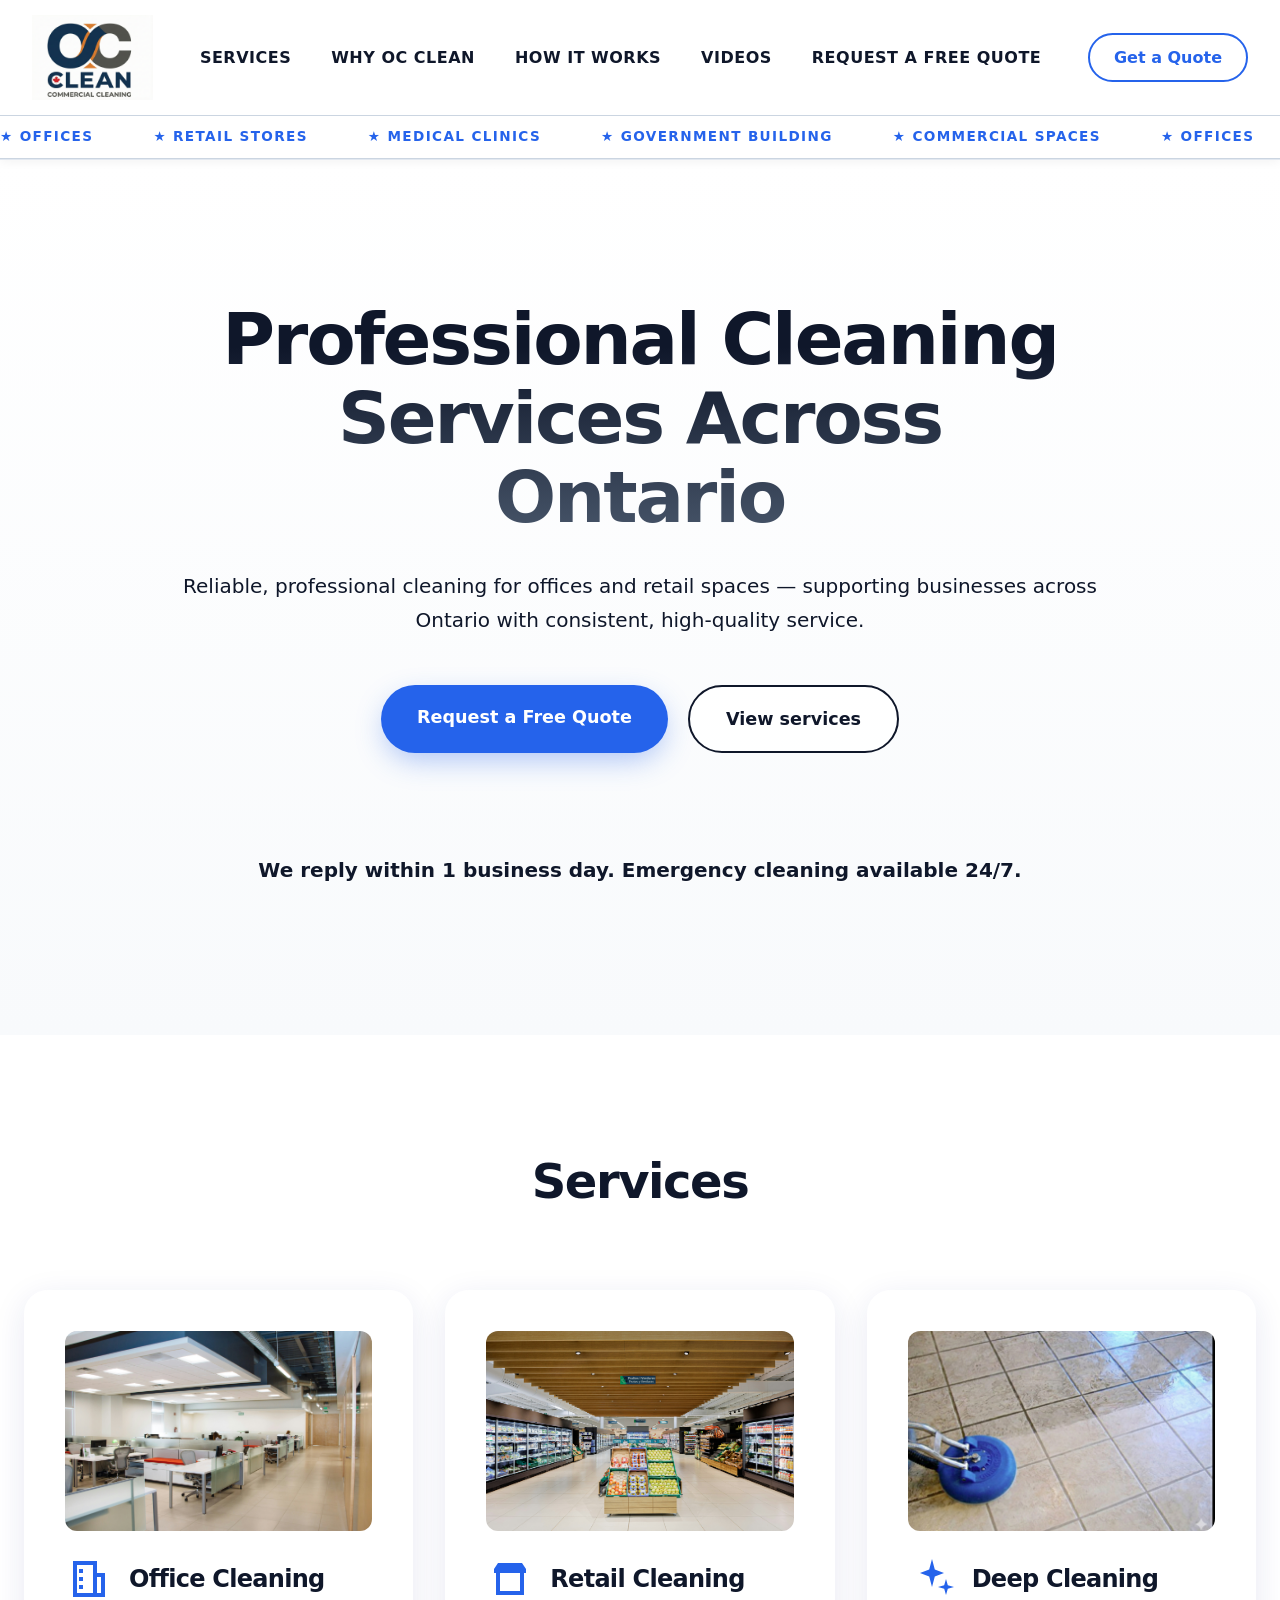
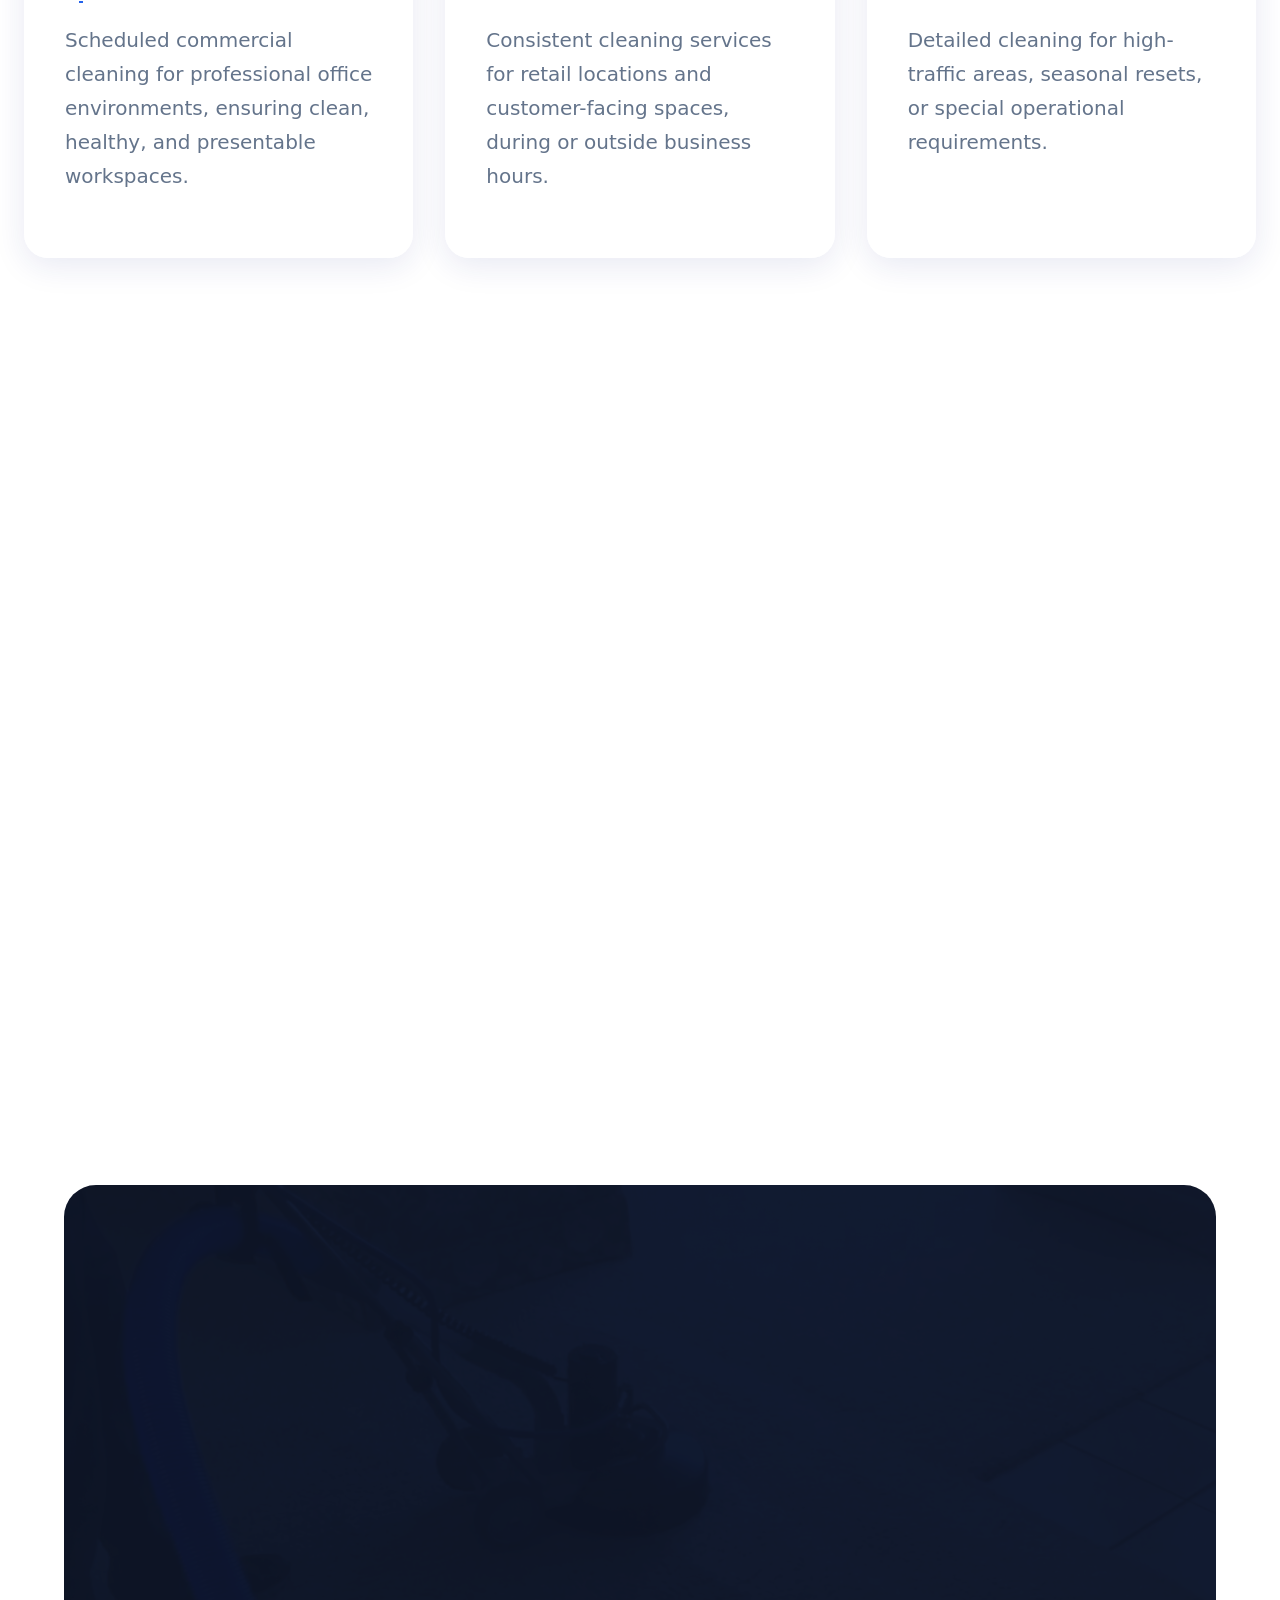
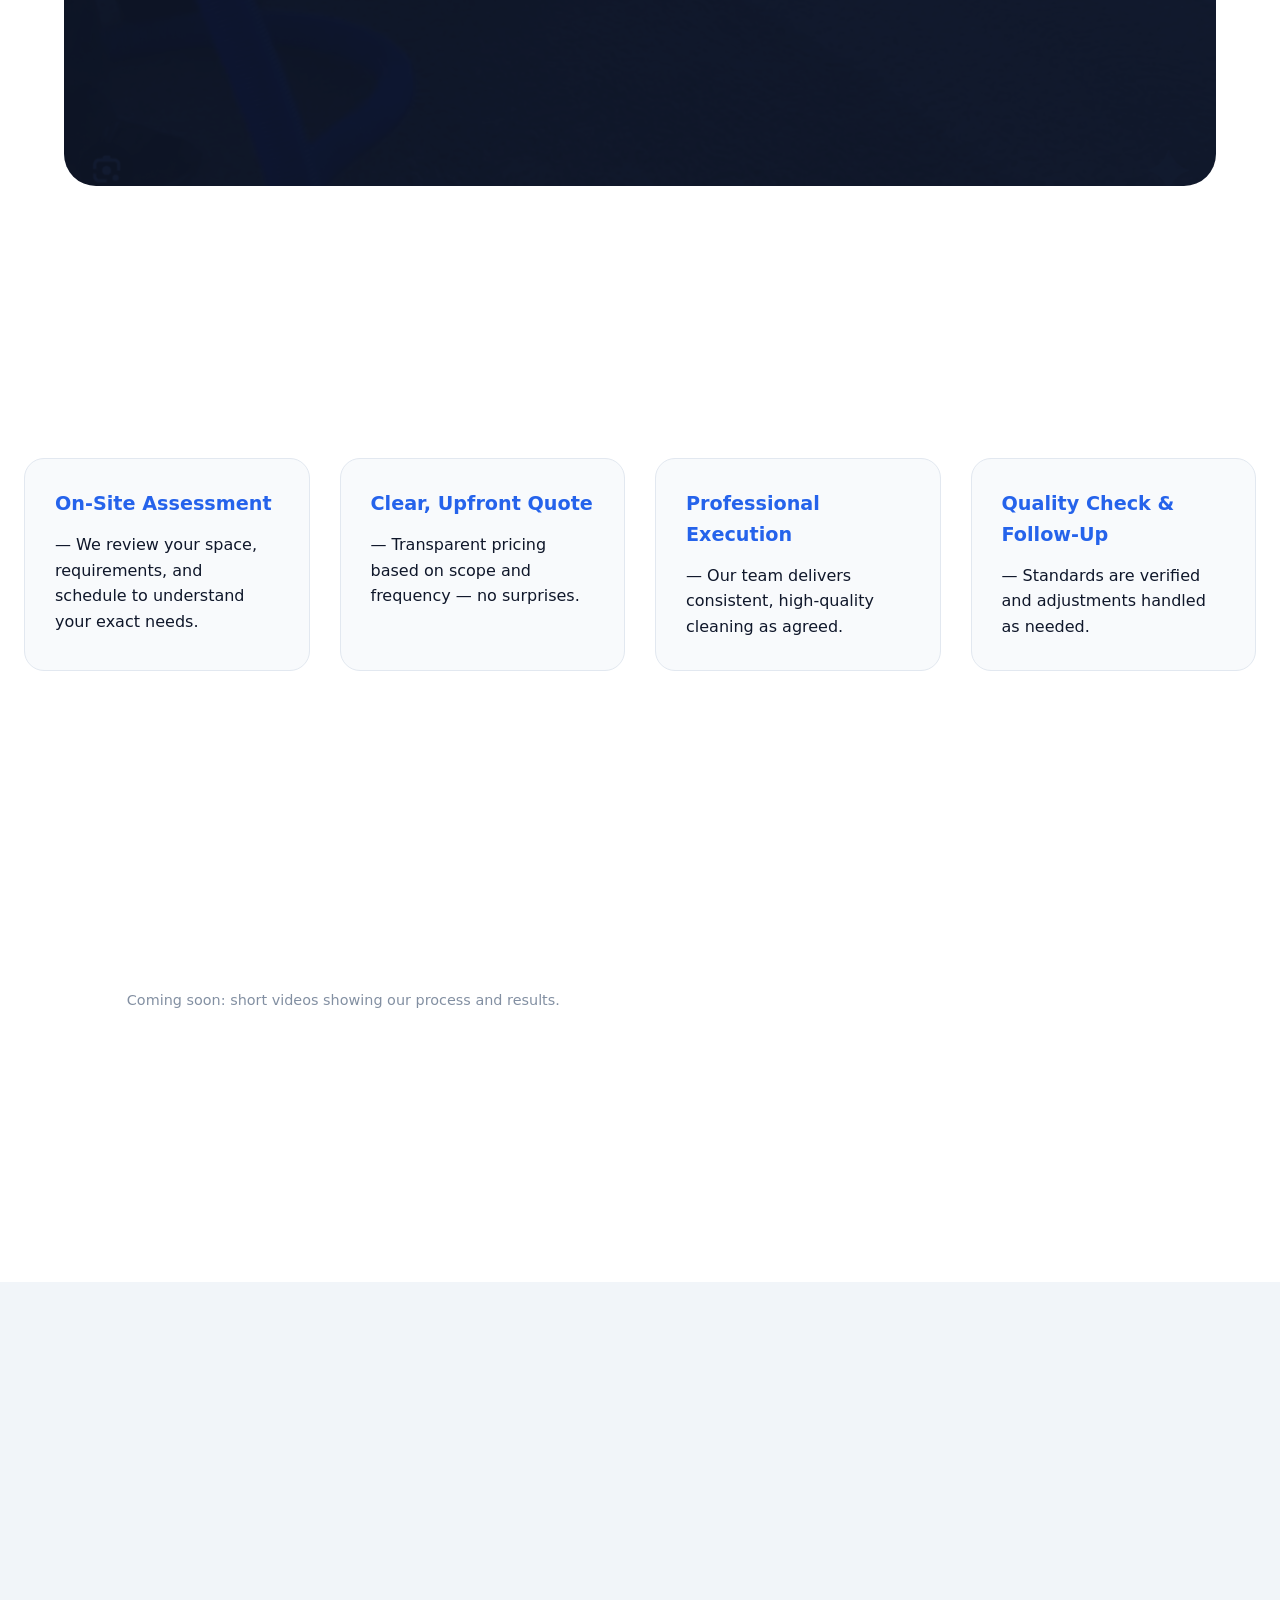
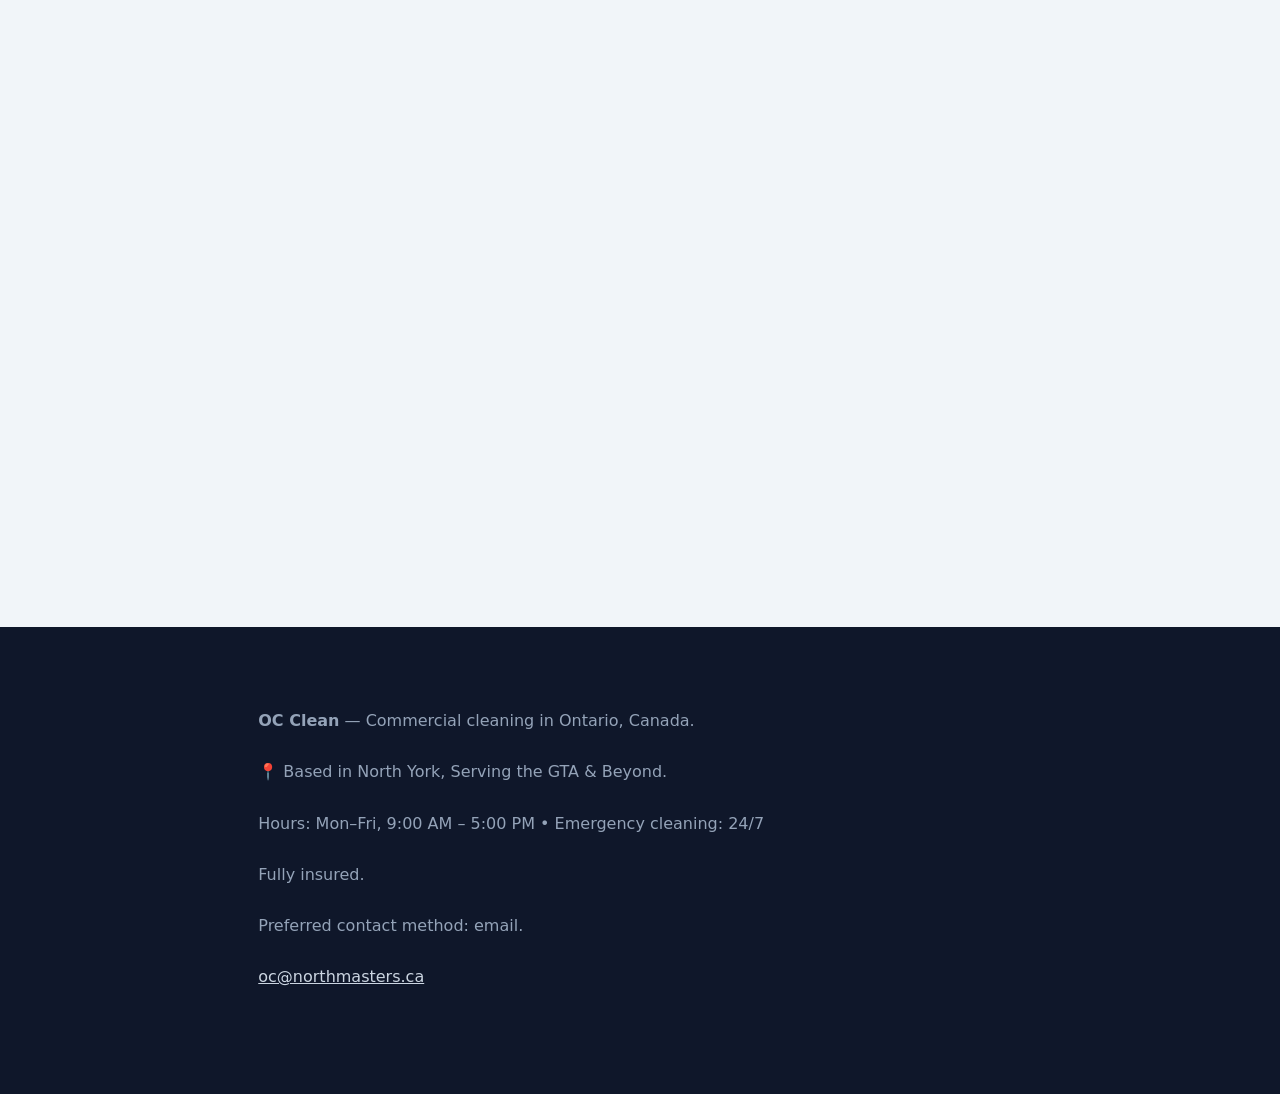
==== commit b07e75e6: "Ajuste form working 4" ====
--- a/index.html
+++ b/index.html
@@ -33,7 +33,7 @@
 				<li><a href="#estimate">Request a Free Quote</a></li>
 			</ul>
 
-			<a href="#estimate" class="cta-button">Request a Free Quote</a>
+			<a href="#estimate" class="cta-button">Get a Quote</a>
 		</nav>
 
 		<div class="marquee marquee--xl" aria-label="Service highlights">
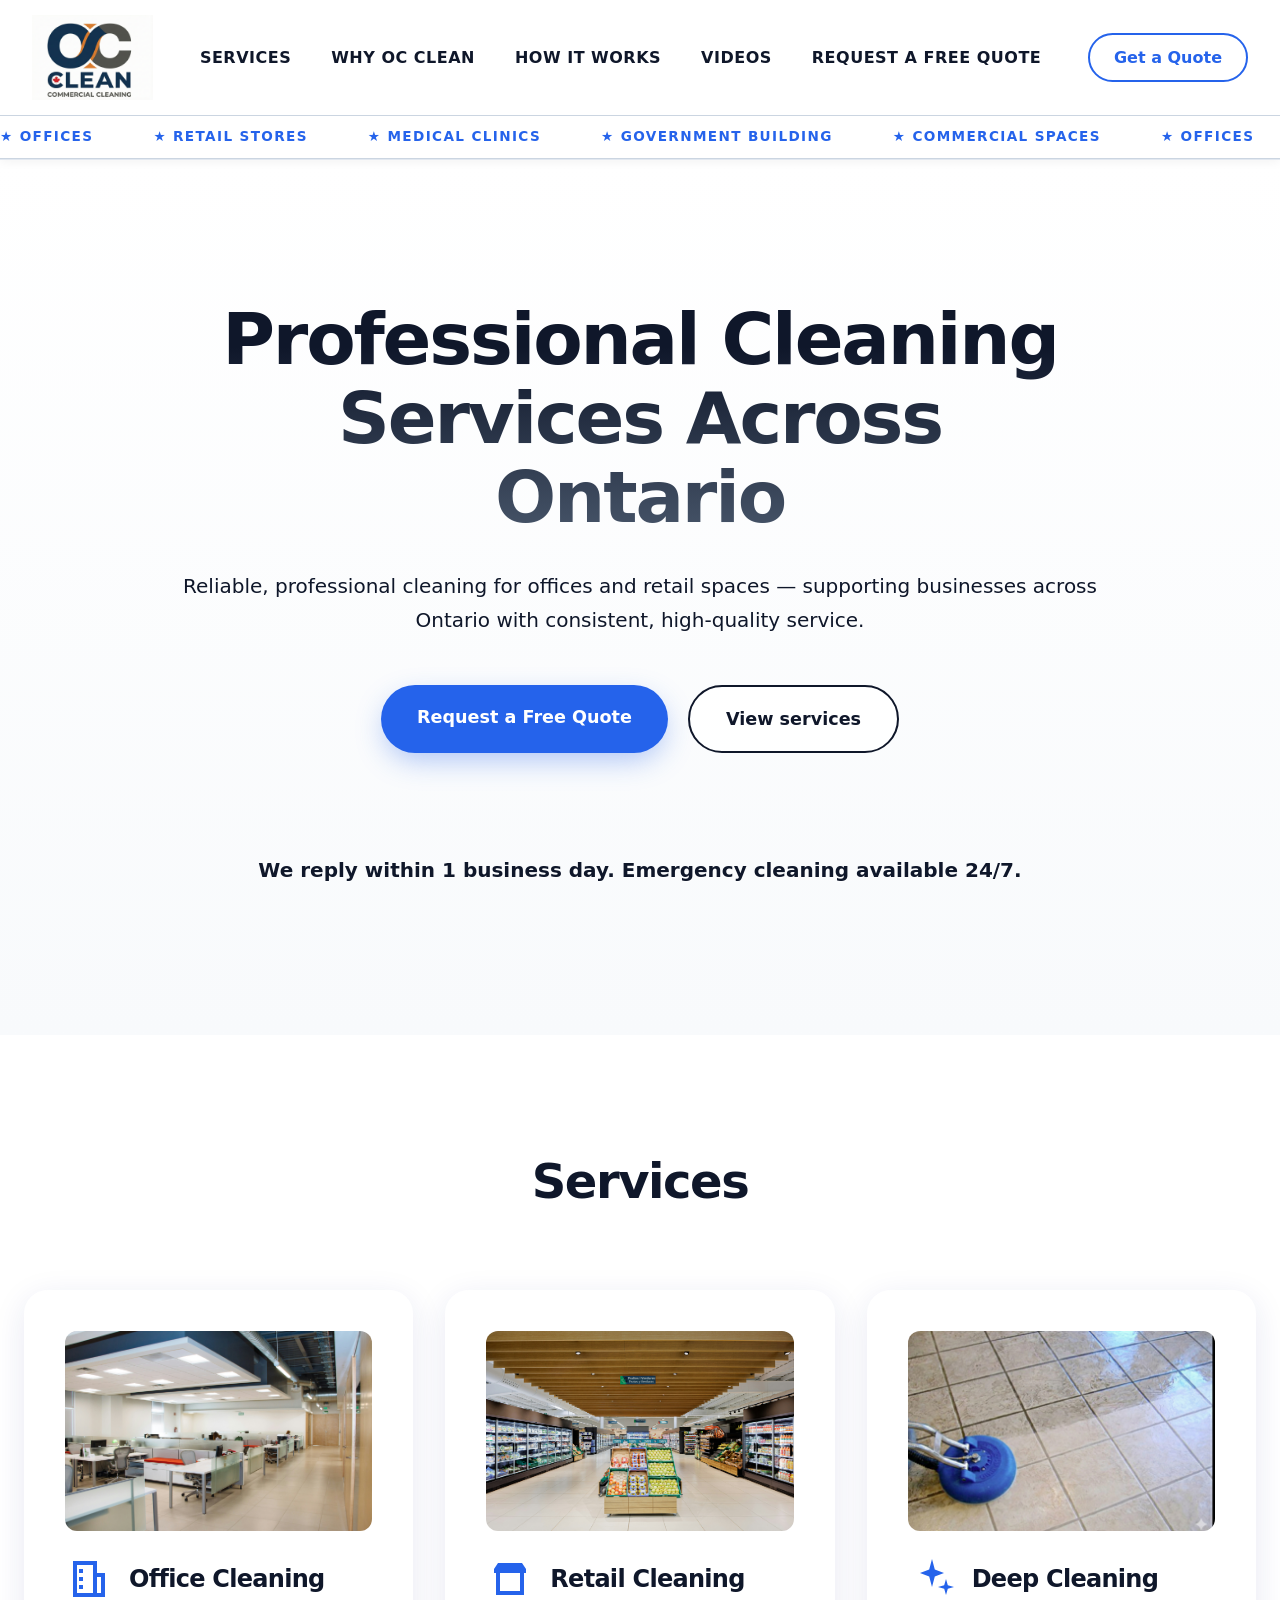
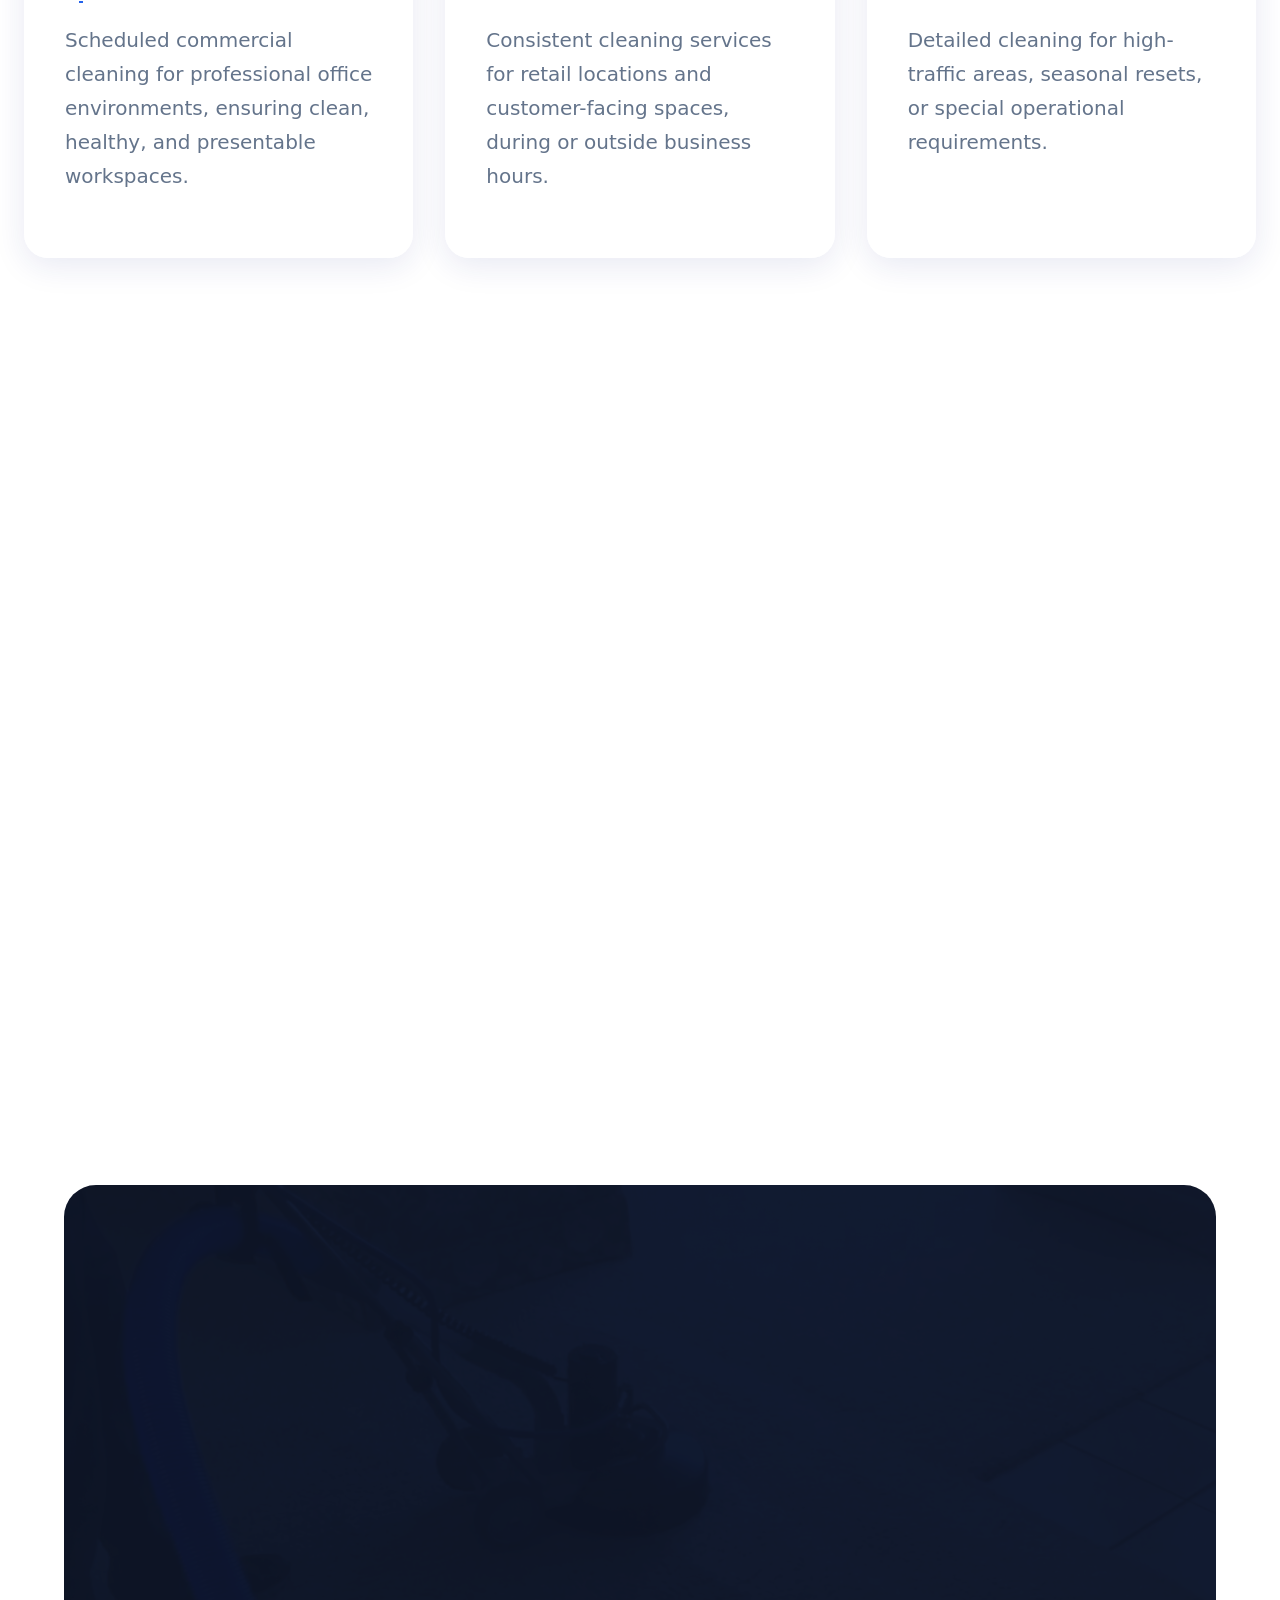
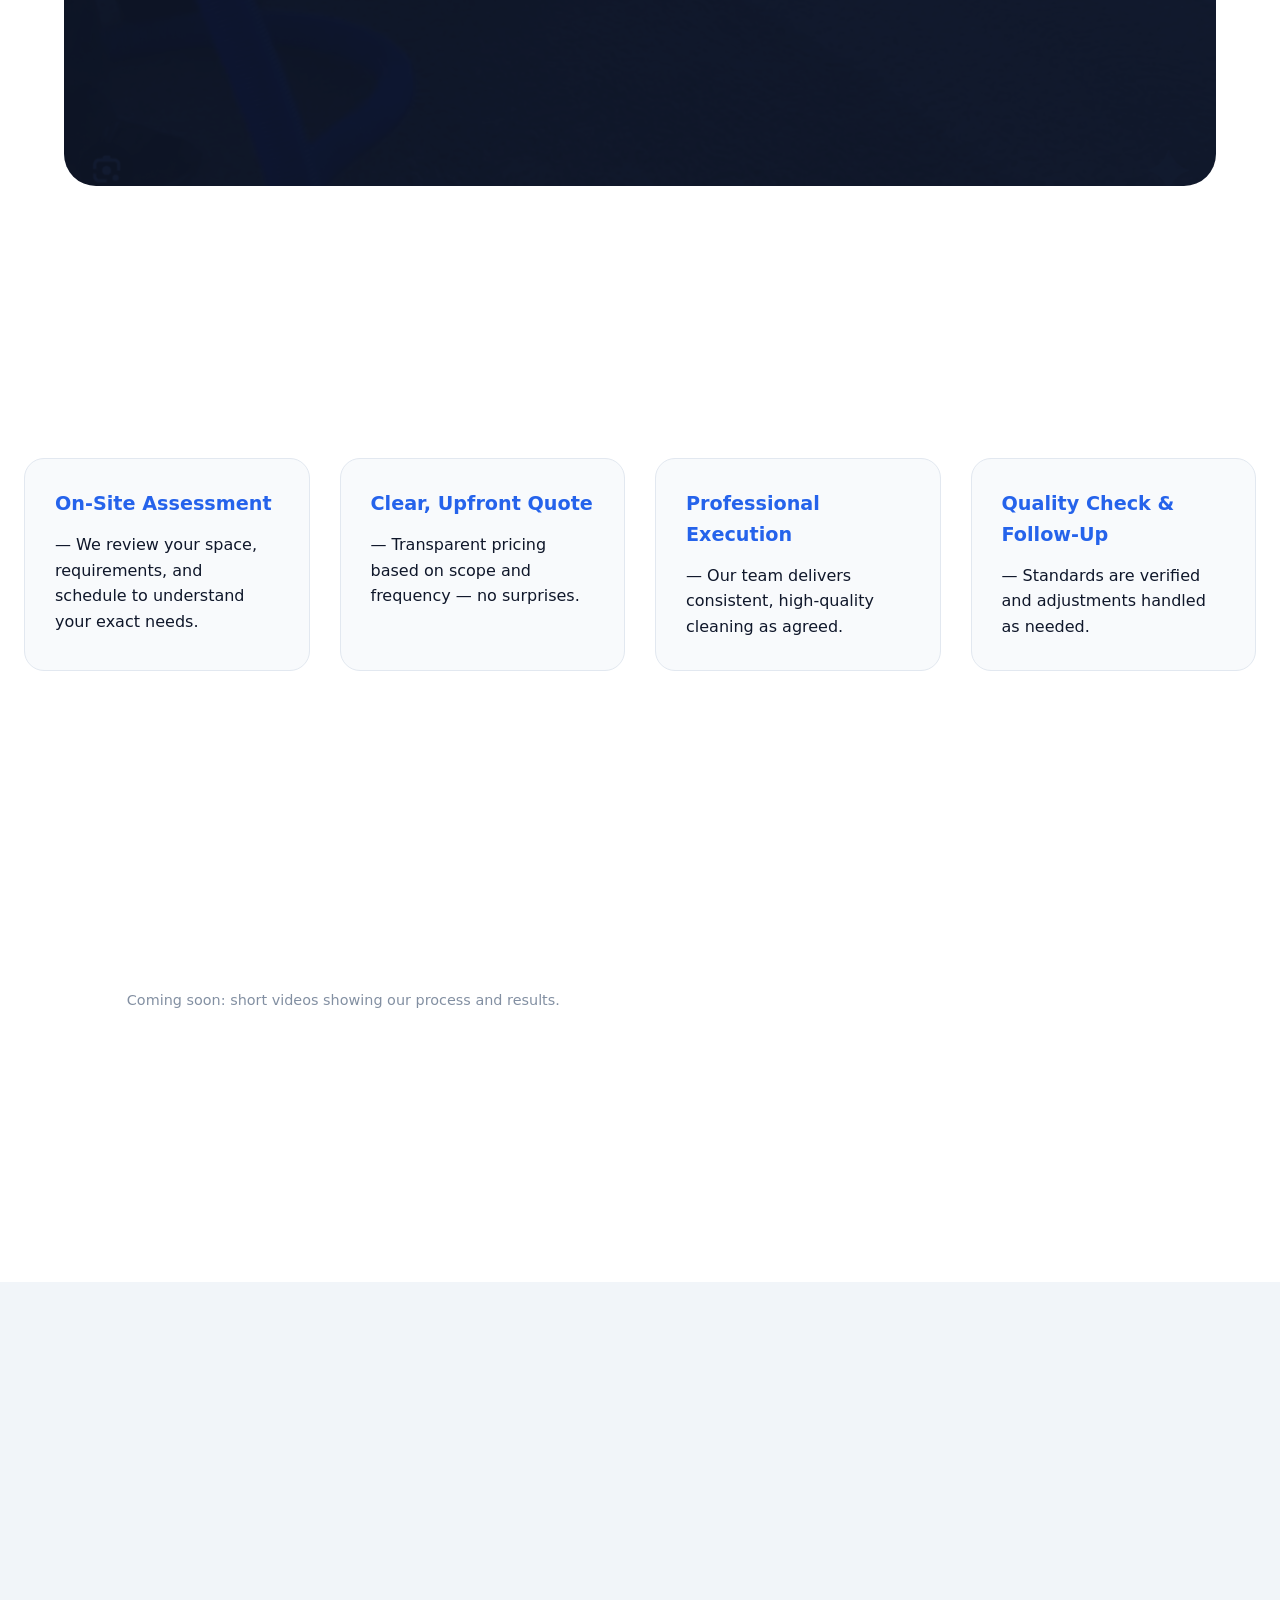
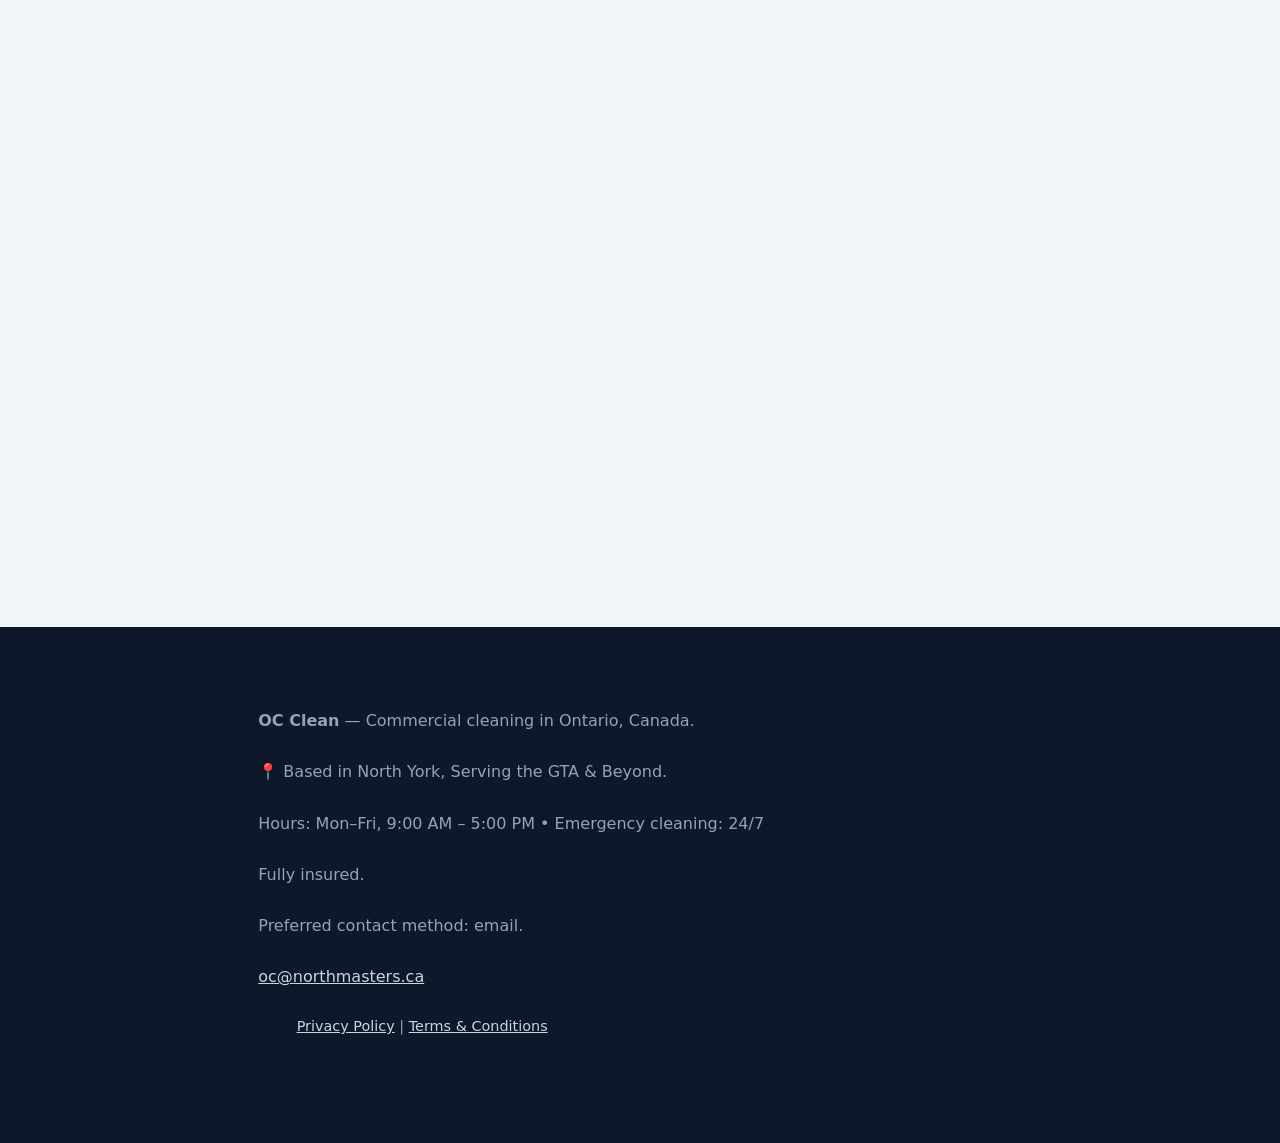
==== commit 9d57cbad: "feat: add privacy and terms pages for SMS compliance" ====
--- a/index.html
+++ b/index.html
@@ -467,6 +467,9 @@
 		<p>Fully insured.</p>
 		<p>Preferred contact method: email.</p>
 		<p><a href="mailto:oc@northmasters.ca">oc@northmasters.ca</a></p>
+		<p style="margin-top: 20px; font-size: 0.9rem;">
+			<a href="privacy.html">Privacy Policy</a> | <a href="terms.html">Terms & Conditions</a>
+		</p>
 	</footer>
 
 	<svg xmlns="http://www.w3.org/2000/svg" style="position:absolute;width:0;height:0;overflow:hidden">
--- a/assets/css/style.css
+++ b/assets/css/style.css
@@ -1,4 +1,4 @@
-/* style.css - OC Clean Masters (Versión FINAL "Bestia" - Fixed & Mobile Ready) */
+/* style.css - OC Clean Masters (Versión FINAL v6.0 - Alineación Militar) */
 
 /* --- 1. VARIABLES & RESET --- */
 :root {
@@ -29,8 +29,7 @@
 
 html { 
   scroll-behavior: smooth; 
-  scroll-padding-top: 150px; /* Colchón para que el menú no tape títulos */
-  /* ELIMINADO: overflow-x: hidden; (Esto mataba el sticky header) */
+  scroll-padding-top: 150px; 
 }
 
 body {
@@ -42,7 +41,6 @@
   -webkit-font-smoothing: antialiased;
   width: 100%;
   position: relative;
-  /* ELIMINADO: overflow-x: hidden; */
 }
 
 /* --- 2. TIPOGRAFÍA & GLOBALES --- */
@@ -79,14 +77,14 @@
 .reveal.is-visible { opacity: 1; transform: translateY(0); }
 
 
-/* --- 3. HEADER & NAVEGACIÓN (Sticky + Mobile) --- */
+/* --- 3. HEADER & NAVEGACIÓN (Sticky + Desktop) --- */
 header {
-  position: -webkit-sticky; /* Soporte Safari */
-  position: sticky;         /* El estándar que hace el "Freeze" */
+  position: -webkit-sticky; 
+  position: sticky;         
   top: 0;
   z-index: 1000;
   width: 100%;
-  background: rgba(255, 255, 255, 0.95);
+  background: rgba(255, 255, 255, 0.98); 
   backdrop-filter: blur(12px);
   border-bottom: 1px solid var(--border);
   box-shadow: 0 2px 10px rgba(0,0,0,0.05);
@@ -99,7 +97,7 @@
   display: flex;
   align-items: center;
   justify-content: space-between;
-  position: relative; /* Necesario para el menú móvil absoluto */
+  position: relative;
 }
 
 nav .logo img {
@@ -129,7 +127,6 @@
   padding-bottom: 4px;
 }
 
-/* Línea animada al pasar el mouse */
 nav ul a::after {
   content: "";
   position: absolute;
@@ -151,20 +148,6 @@
     padding: 10px;
     z-index: 1001;
 }
-.mobile-toggle span {
-    display: block;
-    width: 25px;
-    height: 3px;
-    background-color: var(--text-main);
-    margin: 5px 0;
-    transition: 0.3s;
-    border-radius: 3px;
-}
-
-/* Efecto de "X" cuando está abierto */
-.mobile-toggle.open span:nth-child(1) { transform: rotate(45deg) translate(5px, 6px); }
-.mobile-toggle.open span:nth-child(2) { opacity: 0; }
-.mobile-toggle.open span:nth-child(3) { transform: rotate(-45deg) translate(5px, -6px); }
 
 /* Botón CTA Desktop */
 nav .cta-button {
@@ -182,64 +165,137 @@
   box-shadow: 0 4px 12px rgba(37, 99, 235, 0.3);
 }
 
-/* === MODO MÓVIL (Menor a 900px) === */
+
+/* =========================================
+   === ZONA MÓVIL BLINDADA (v6.0) ===
+   ========================================= */
 @media (max-width: 900px) {
-  nav { padding: 10px 20px; }
-  
-  nav .logo img { height: 40px; } /* Logo más pequeño */
-  
-  /* Ocultamos botón Desktop */
-  nav .cta-button { display: none; }
-  
-  /* Mostramos Hamburguesa */
-  .mobile-toggle { display: block; order: 3; }
-
-  /* Menú desplegable */
+  
+  /* 1. CONTENEDOR FLEX (Sin Grid para evitar saltos) */
+  nav {
+    display: flex !important;
+    align-items: center !important; /* Eje Vertical: CENTRO */
+    justify-content: space-between; /* Eje Horizontal: Esparcido */
+    padding: 12px 20px !important;
+    height: auto;
+    position: relative;
+  }
+  
+  /* 2. LOGO (Orden 1 - Izquierda) */
+  nav .logo {
+    order: 1;
+    margin-right: 0; /* Empuja todo lo demás a la derecha */
+    display: flex;
+    align-items: center;
+  }
+  
+  .logo img {
+    height: 42px !important; /* Tamaño balanceado */
+    width: auto;
+    object-fit: contain;
+  }
+
+  /* 3. BOTÓN "GET QUOTE" (Orden 2 - Medio/Derecha) */
+  nav .cta-button {
+    order: 2; /* Obligamos a que vaya SEGUNDO */
+    display: inline-flex !important;
+    align-items: center;
+    justify-content: center;
+    
+    margin: 0 15px 0 0 !important; /* Espacio a la derecha */
+    
+    font-size: 0.85rem !important;
+    font-weight: 700;
+    padding: 10px 18px !important;
+    height: 40px; /* Altura fija para alineación */
+    white-space: nowrap;
+    
+    background: var(--primary);
+    color: white !important;
+    border: none !important;
+    border-radius: 50px;
+    box-shadow: 0 2px 5px rgba(37, 99, 235, 0.3);
+  }
+
+  /* 4. HAMBURGUESA (Orden 3 - Derecha Extrema) */
+  .mobile-toggle {
+    order: 3; /* Obligamos a que vaya AL FINAL */
+    display: flex; 
+    flex-direction: column;
+    justify-content: center;
+    align-items: center;
+    
+    padding: 5px; 
+    margin: 0;
+    height: 40px; 
+    width: 30px;
+    background: transparent;
+  }
+  
+  .mobile-toggle span {
+    width: 26px;
+    height: 3px;
+    background-color: var(--text-main);
+    margin: 3px 0; /* Espaciado entre rayitas */
+    border-radius: 3px;
+    transition: 0.3s;
+    display: block;
+  }
+
+  /* Efecto X al abrir */
+  .mobile-toggle.open span:nth-child(1) { transform: rotate(45deg) translate(5px, 6px); }
+  .mobile-toggle.open span:nth-child(2) { opacity: 0; }
+  .mobile-toggle.open span:nth-child(3) { transform: rotate(-45deg) translate(5px, -6px); }
+
+  /* MENÚ DESPLEGABLE */
   nav ul {
-    display: none; /* Oculto por defecto */
-    flex-direction: column;
+    display: none;
     position: absolute;
-    top: 100%; /* Justo debajo del header */
+    top: 100%;
     left: 0;
     width: 100%;
     background: white;
-    padding: 20px 0;
+    flex-direction: column;
+    padding: 0;
     box-shadow: 0 10px 20px rgba(0,0,0,0.1);
-    border-top: 1px solid var(--border);
-    gap: 0;
-    text-align: center;
-  }
-  
-  /* Clase ACTIVA (controlada por JS) */
+    border-top: 1px solid #f1f5f9;
+    z-index: 999;
+  }
+  
+  nav ul li:last-child { display: none; } 
+  
   nav ul.active { display: flex; animation: slideDown 0.3s ease-out; }
-  
-  nav ul li { width: 100%; }
   
   nav ul a {
     display: block;
-    padding: 15px 0;
-    font-size: 1.1rem;
+    padding: 18px 0;
+    font-size: 1.15rem;
     border-bottom: 1px solid var(--bg-alt);
-  }
-  nav ul a::after { display: none; } /* Sin línea animada en móvil */
-  
-  /* Botón Request Quote en móvil (dentro de la lista) */
-  nav ul li:last-child a {
-    margin: 20px 20px 0;
-    background: var(--primary);
-    color: white !important;
-    border-radius: 12px;
-    border: none;
+    text-align: center;
+    width: 100%;
   }
   
   @keyframes slideDown {
     from { opacity: 0; transform: translateY(-10px); }
     to { opacity: 1; transform: translateY(0); }
   }
-}
-
-
-/* --- 4. MARQUEE (Cinta de Texto) --- */
+
+  /* Ajustes Visuales Mobile */
+  input[type="file"]::file-selector-button {
+    background: #eff6ff;
+    color: var(--primary);
+    border: 1px solid var(--primary);
+    padding: 8px 12px;
+    border-radius: 8px;
+  }
+  
+  #hero { min-height: 55vh; padding-top: 120px; }
+  #estimateForm { padding: 24px; }
+  .choice-card { padding: 15px !important; }
+}
+
+
+/* --- 4. MARQUEE --- */
 .marquee {
   width: 100%;
   z-index: 500;
@@ -251,23 +307,14 @@
   position: relative;
   margin: 0;
 }
-
 .marquee__track {
-  display: flex;
-  gap: 60px;
-  animation: scroll 35s linear infinite;
-  width: max-content;
-}
-
+  display: flex; gap: 60px; animation: scroll 35s linear infinite; width: max-content;
+}
 .mq-item {
-  color: var(--primary); 
-  font-size: 0.85rem;
-  font-weight: 800;
-  letter-spacing: 0.1em;
-  text-transform: uppercase;
+  color: var(--primary); font-size: 0.85rem; font-weight: 800;
+  letter-spacing: 0.1em; text-transform: uppercase;
   display: flex; align-items: center; gap: 12px;
 }
-
 .mq-text { color: var(--primary); }
 @keyframes scroll { to { transform: translateX(-50%); } }
 
@@ -275,165 +322,80 @@
 /* --- 5. HERO SECTION --- */
 #hero {
   min-height: 85vh; 
-  display: flex;
-  flex-direction: column;
-  justify-content: center;
-  align-items: center; 
-  padding: 140px 24px 100px;
-  position: relative;
-  overflow: hidden;
+  display: flex; flex-direction: column; justify-content: center; align-items: center; 
+  padding: 140px 24px 100px; position: relative; overflow: hidden;
   background: linear-gradient(to bottom, #fff 0%, #f8fafc 100%);
 }
-
 #hero::before {
-  content: "";
-  position: absolute;
-  inset: 0;
+  content: ""; position: absolute; inset: 0;
   background-image: url('../img/hero/hero.jpg'); 
-  background-size: cover;
-  background-position: center;
-  opacity: 0.75; 
-  pointer-events: none;
-}
-
+  background-size: cover; background-position: center; opacity: 0.75; pointer-events: none;
+}
 #hero > * { position: relative; z-index: 1; }
-
 #hero h1 {
-  max-width: 18ch;
-  margin: 0 auto 32px;
+  max-width: 18ch; margin: 0 auto 32px;
   background: linear-gradient(180deg, var(--text-main) 20%, #475569 100%);
-  -webkit-background-clip: text;
-  -webkit-text-fill-color: transparent;
-}
-
+  -webkit-background-clip: text; -webkit-text-fill-color: transparent;
+}
 #hero p {
-  color: #0f172a; 
-  font-weight: 500;
-  text-shadow: 0 1px 2px rgba(255, 255, 255, 0.8);
-  margin-bottom: 48px;
-}
-
-#hero p:last-child {
-  font-weight: 700;
-  margin-top: 40px;
-}
-
-#hero div {
-  display: flex; gap: 20px; justify-content: center; margin-bottom: 60px;
-}
-
-#hero div a {
-  padding: 18px 36px;
-  border-radius: 50px;
-  font-weight: 700;
-  font-size: 1.1rem;
-}
-
+  color: #0f172a; font-weight: 500; text-shadow: 0 1px 2px rgba(255, 255, 255, 0.8); margin-bottom: 48px;
+}
+#hero p:last-child { font-weight: 700; margin-top: 40px; }
+#hero div { display: flex; gap: 20px; justify-content: center; margin-bottom: 60px; }
+#hero div a { padding: 18px 36px; border-radius: 50px; font-weight: 700; font-size: 1.1rem; }
 #hero div a:first-child {
-  background: var(--primary); color: white;
-  box-shadow: 0 10px 30px -5px rgba(37, 99, 235, 0.4);
+  background: var(--primary); color: white; box-shadow: 0 10px 30px -5px rgba(37, 99, 235, 0.4);
 }
 #hero div a:first-child:hover { transform: translateY(-3px); box-shadow: 0 20px 30px -5px rgba(37, 99, 235, 0.5); }
-
 #hero div a:last-child {
-  background: rgba(255, 255, 255, 0.9);
-  border: 2px solid #0f172a;
-  color: #0f172a;
-}
-#hero div a:last-child:hover {
-  background: #0f172a; color: white; border-color: #0f172a;
-}
+  background: rgba(255, 255, 255, 0.9); border: 2px solid #0f172a; color: #0f172a;
+}
+#hero div a:last-child:hover { background: #0f172a; color: white; border-color: #0f172a; }
 
 
 /* --- 6. SERVICES --- */
-#services {
-  padding: 120px 24px;
-  background: var(--bg);
-  position: relative;
-  overflow: hidden;
-}
-
+#services { padding: 120px 24px; background: var(--bg); position: relative; overflow: hidden; }
 #services article {
-  padding: 40px;
-  border-radius: 24px;
-  background: rgba(255, 255, 255, 0.7); 
-  backdrop-filter: blur(12px); 
+  padding: 40px; border-radius: 24px;
+  background: rgba(255, 255, 255, 0.7); backdrop-filter: blur(12px); 
   border: 1px solid rgba(255, 255, 255, 0.6); 
   box-shadow: 0 8px 32px 0 rgba(31, 38, 135, 0.1); 
-  transition: 0.3s ease;
-  margin-bottom: 20px;
-}
-
+  transition: 0.3s ease; margin-bottom: 20px;
+}
 #services article:hover {
-  background: rgba(255, 255, 255, 0.9); 
-  border-color: var(--primary);
-  transform: translateY(-8px);
-  box-shadow: 0 20px 40px -5px rgba(0, 0, 0, 0.1);
-}
-
+  background: rgba(255, 255, 255, 0.9); border-color: var(--primary);
+  transform: translateY(-8px); box-shadow: 0 20px 40px -5px rgba(0, 0, 0, 0.1);
+}
 @media (min-width: 768px) {
     #services {
-        display: grid;
-        grid-template-columns: repeat(auto-fit, minmax(320px, 1fr));
-        gap: 32px;
-        max-width: 1300px;
-        margin: 0 auto;
-        padding-top: 120px;
+        display: grid; grid-template-columns: repeat(auto-fit, minmax(320px, 1fr));
+        gap: 32px; max-width: 1300px; margin: 0 auto; padding-top: 120px;
     }
     #services article { text-align: left; margin-bottom: 0; }
     #services > h2, #services > p:last-child { grid-column: 1 / -1; text-align: center; }
 }
-
-.service-title {
-  display: flex; align-items: center; gap: 16px; margin-bottom: 20px; font-size: 1.5rem;
-}
+.service-title { display: flex; align-items: center; gap: 16px; margin-bottom: 20px; font-size: 1.5rem; }
 .icon { width: 48px; height: 48px; flex-shrink: 0; fill: var(--primary); }
-.card-img-top {
-    width: 100%; height: 200px; object-fit: cover; border-radius: 12px; margin-bottom: 1.5rem; display: block;
-}
-
+.card-img-top { width: 100%; height: 200px; object-fit: cover; border-radius: 12px; margin-bottom: 1.5rem; display: block; }
 #services > p:last-child {
-  background: rgba(255, 255, 255, 0.9); 
-  padding: 10px 20px;
-  border-radius: 50px; 
-  display: inline-block; 
-  font-weight: 600;
-  font-size: 0.95rem !important; 
-  color: var(--text-main);
-  box-shadow: 0 2px 10px rgba(0,0,0,0.1);
-  margin-top: 40px;
+  background: rgba(255, 255, 255, 0.9); padding: 10px 20px; border-radius: 50px; 
+  display: inline-block; font-weight: 600; font-size: 0.95rem !important; 
+  color: var(--text-main); box-shadow: 0 2px 10px rgba(0,0,0,0.1); margin-top: 40px;
 }
 
 
 /* --- 7. WHY OC CLEAN --- */
 #why {
-  position: relative;
-  background: #0f172a;
-  color: white;
-  overflow: hidden;
-  border-radius: 32px;
-  max-width: 1300px;
-  width: 90%;
-  margin: 60px auto;
-  padding: 80px 40px;
-  display: grid;
-  grid-template-columns: repeat(auto-fit, minmax(300px, 1fr));
-  gap: 40px;
-  text-align: left;
-}
-
+  position: relative; background: #0f172a; color: white; overflow: hidden;
+  border-radius: 32px; max-width: 1300px; width: 90%; margin: 60px auto;
+  padding: 80px 40px; display: grid; grid-template-columns: repeat(auto-fit, minmax(300px, 1fr));
+  gap: 40px; text-align: left;
+}
 #why::before {
-  content: "";
-  position: absolute;
-  inset: 0;
-  background-image: url('../img/trust/trust.jpg');
-  background-size: cover;
-  background-position: center;
-  opacity: 0.15;
-  mix-blend-mode: overlay;
-  pointer-events: none;
-}
-
+  content: ""; position: absolute; inset: 0;
+  background-image: url('../img/trust/trust.jpg'); background-size: cover; background-position: center;
+  opacity: 0.15; mix-blend-mode: overlay; pointer-events: none;
+}
 #why > * { position: relative; z-index: 1; }
 #why h2 { grid-column: 1 / -1; text-align: center; margin-bottom: 60px; color: white; }
 #why article h3 { color: white; margin-bottom: 12px; font-size: 1.25rem; }
@@ -453,7 +415,6 @@
 }
 #how li:hover { transform: translateY(-5px); border-color: var(--primary); box-shadow: var(--shadow-card); }
 #how li strong { display: block; color: var(--primary); font-size: 1.2rem; margin-bottom: 12px; }
-
 #how > p:last-child {
   background: #eff6ff; color: var(--primary); font-weight: 700;
   display: inline-block; padding: 8px 20px; border-radius: 50px;
@@ -488,13 +449,11 @@
   background: white; padding: 48px; border-radius: 32px; box-shadow: var(--shadow-card);
   max-width: 900px; margin: 60px auto 0; text-align: left; 
 }
-
 #estimateForm fieldset { border: none !important; padding: 0 !important; margin: 0 0 40px 0 !important; }
 #estimateForm legend {
   font-size: 1.4rem; font-weight: 800; color: var(--text-main); margin-bottom: 24px;
   width: 100%; border-bottom: 2px solid var(--bg-alt); padding-bottom: 10px;
 }
-
 .choice-cards { display: grid; grid-template-columns: repeat(auto-fit, minmax(250px, 1fr)); gap: 20px; margin-bottom: 40px; }
 .choice-card {
   position: relative; display: flex; flex-direction: column; gap: 8px; padding: 24px;
@@ -507,7 +466,6 @@
 .choice-card input { position: absolute; opacity: 0; height: 0; width: 0; }
 .choice-card-title { font-weight: 800; font-size: 1.2rem; color: var(--text-main); }
 .choice-card-sub { font-size: 0.95rem; color: var(--text-muted); line-height: 1.4; }
-
 .card-icon-wrapper {
   width: 60px; height: 60px; background: #eff6ff; border-radius: 50%;
   display: flex; align-items: center; justify-content: center; margin-bottom: 15px; transition: 0.3s ease;
@@ -517,10 +475,8 @@
 .choice-card:hover .card-icon-wrapper .icon { fill: white; }
 .choice-card.is-selected .card-icon-wrapper { background: var(--primary); box-shadow: 0 4px 12px rgba(37, 99, 235, 0.3); }
 .choice-card.is-selected .card-icon-wrapper .icon { fill: white; }
-
 .form-grid { display: grid; gap: 24px; }
 @media (min-width: 600px) { .form-grid { grid-template-columns: 1fr 1fr; } .form-field--full { grid-column: 1 / -1; } }
-
 label { display: block; font-weight: 700; font-size: 0.9rem; margin-bottom: 8px; color: var(--text-main); }
 input:not([type="radio"]), select, textarea {
   width: 100%; padding: 16px !important; border: 1px solid var(--border); border-radius: 12px;
@@ -529,7 +485,6 @@
 input:focus, select:focus, textarea:focus {
   outline: none; background: white; border-color: var(--primary); box-shadow: 0 0 0 4px rgba(37, 99, 235, 0.1);
 }
-
 button[type="submit"] {
   width: 100%; padding: 20px; margin-top: 32px;
   background: var(--primary) !important; color: white; border: none; border-radius: 16px;
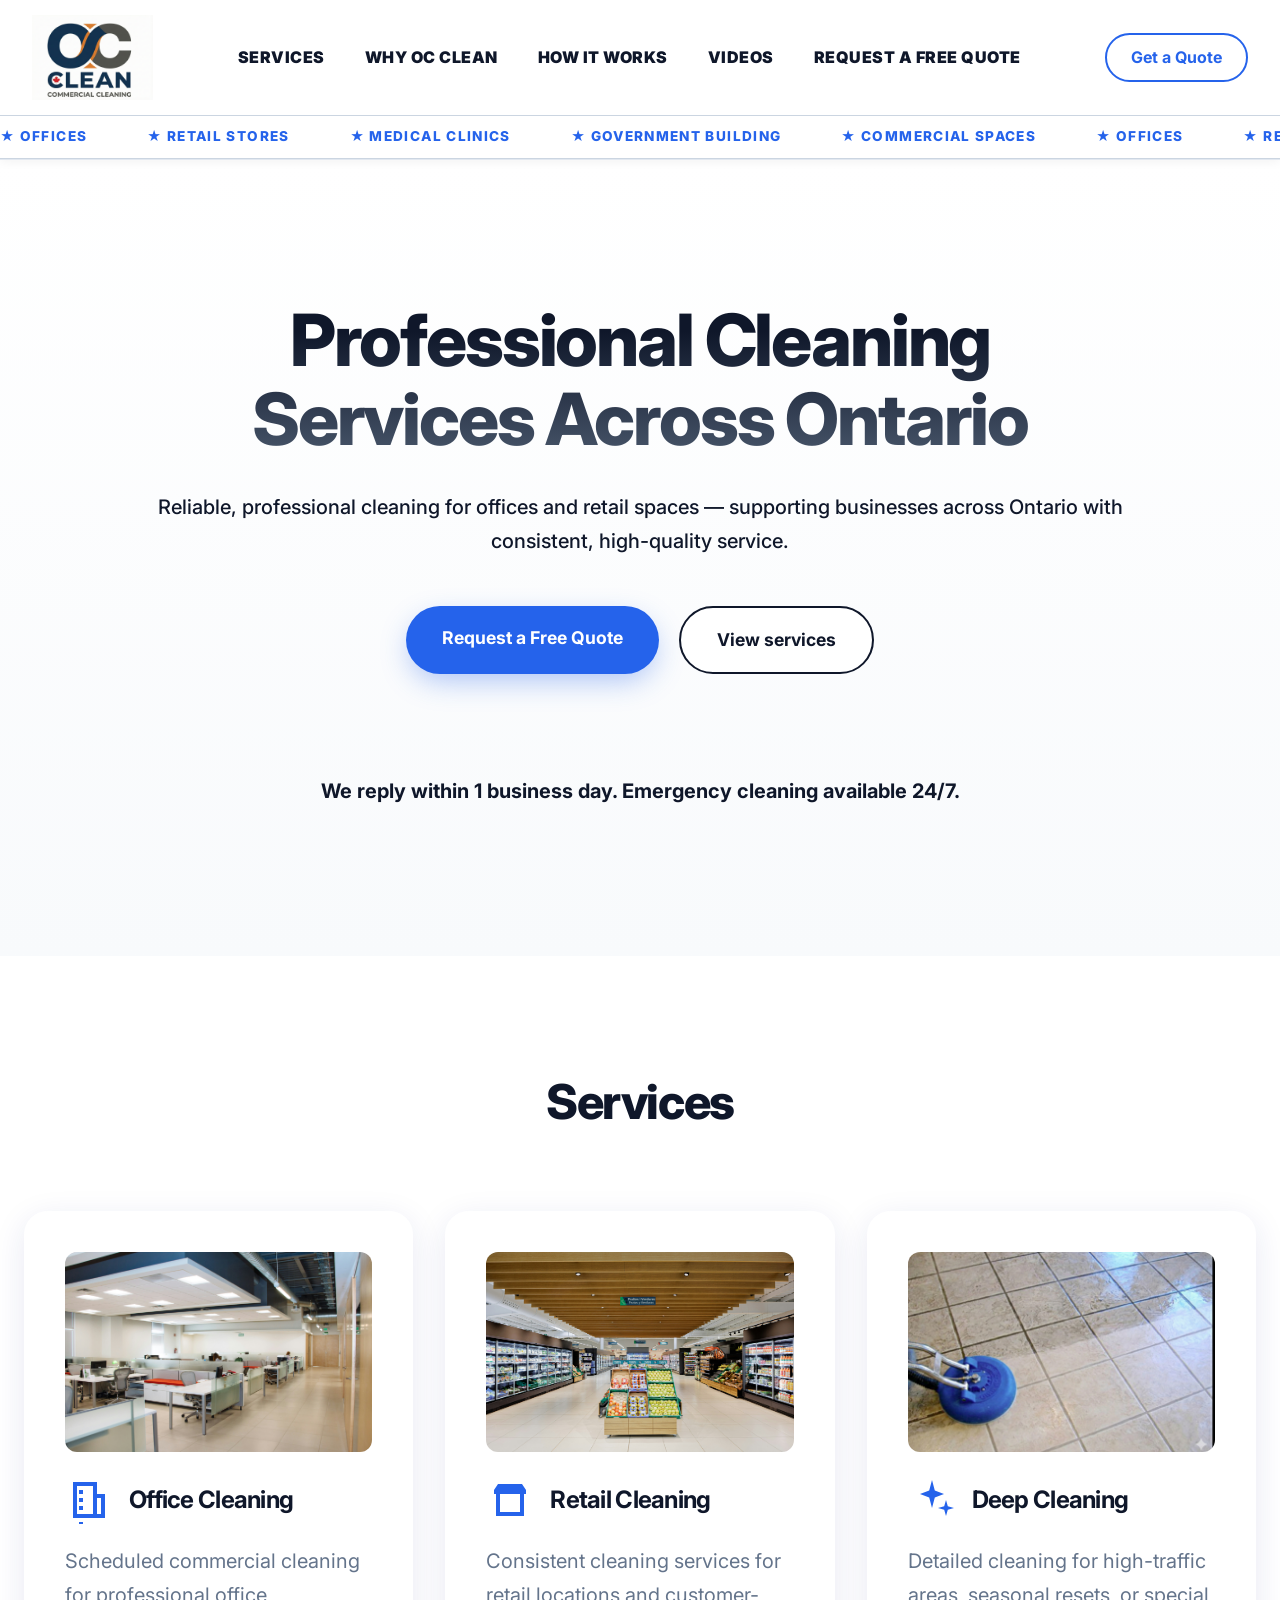
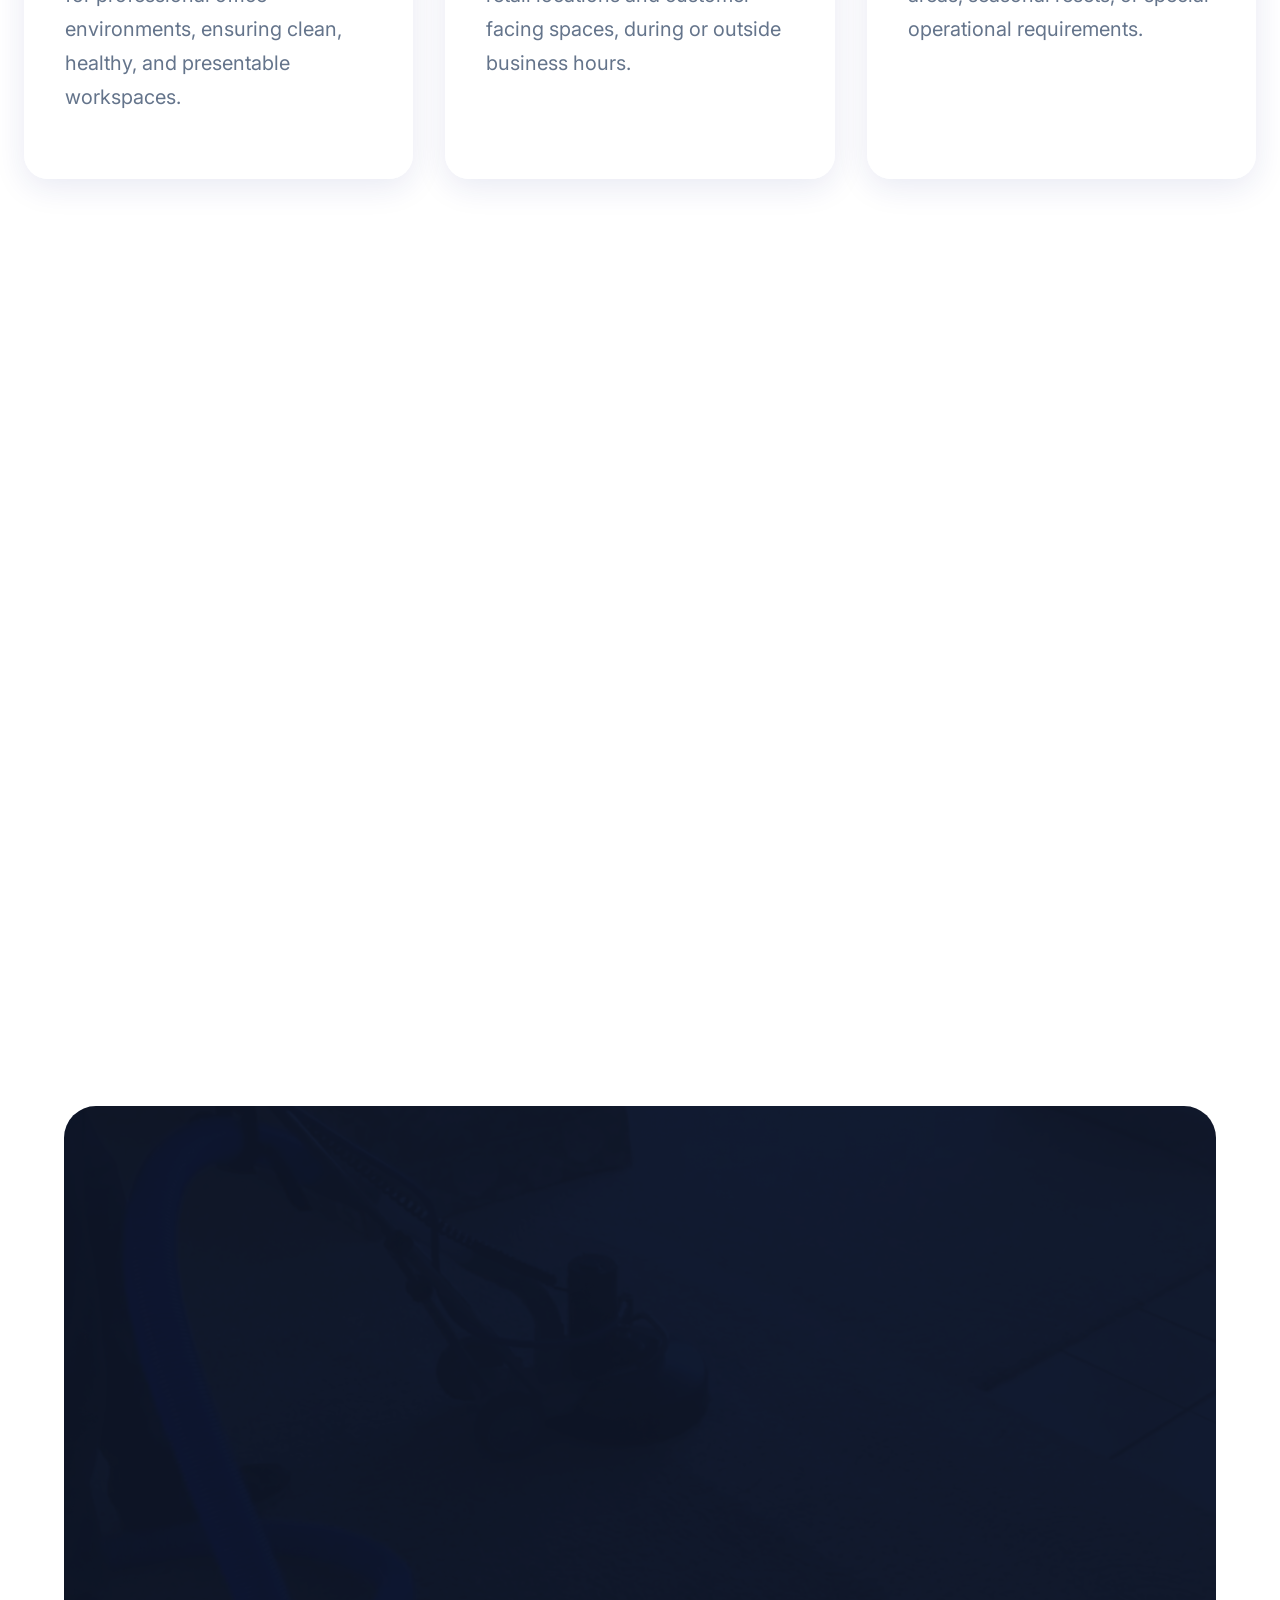
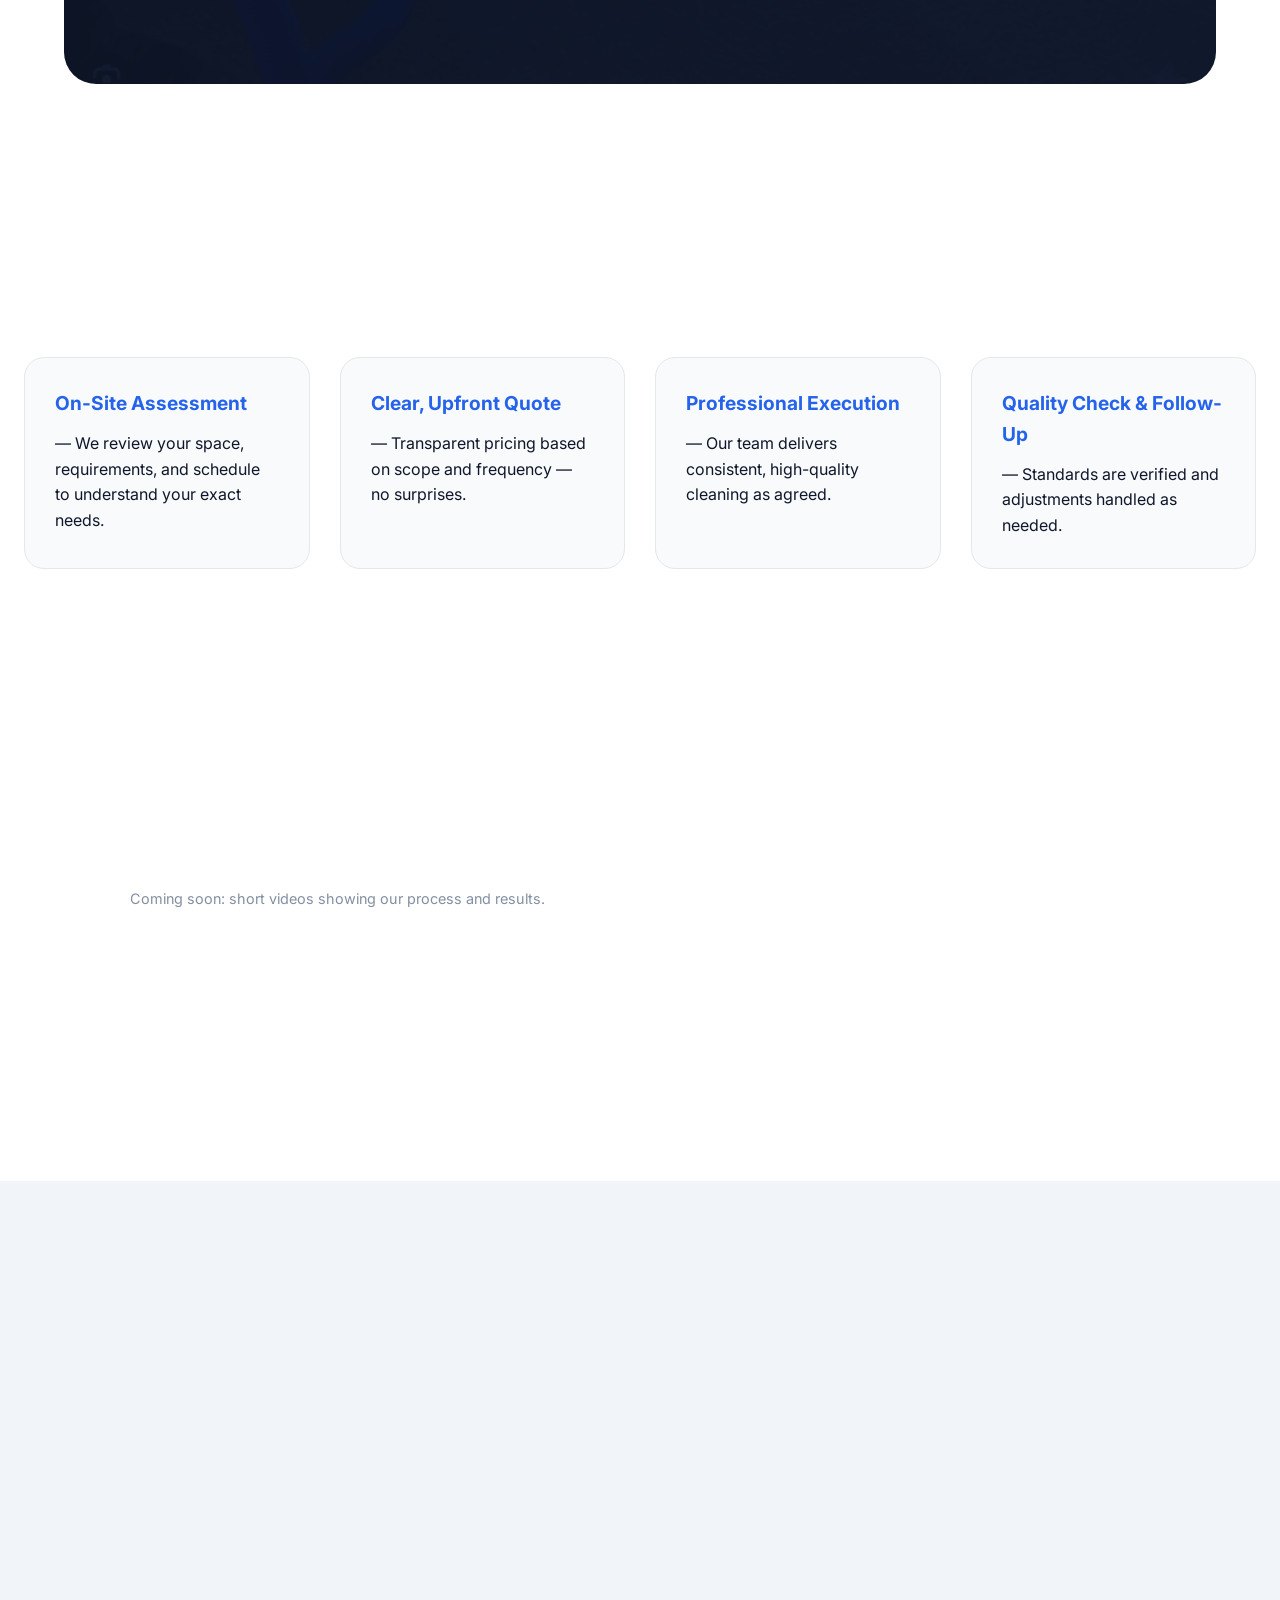
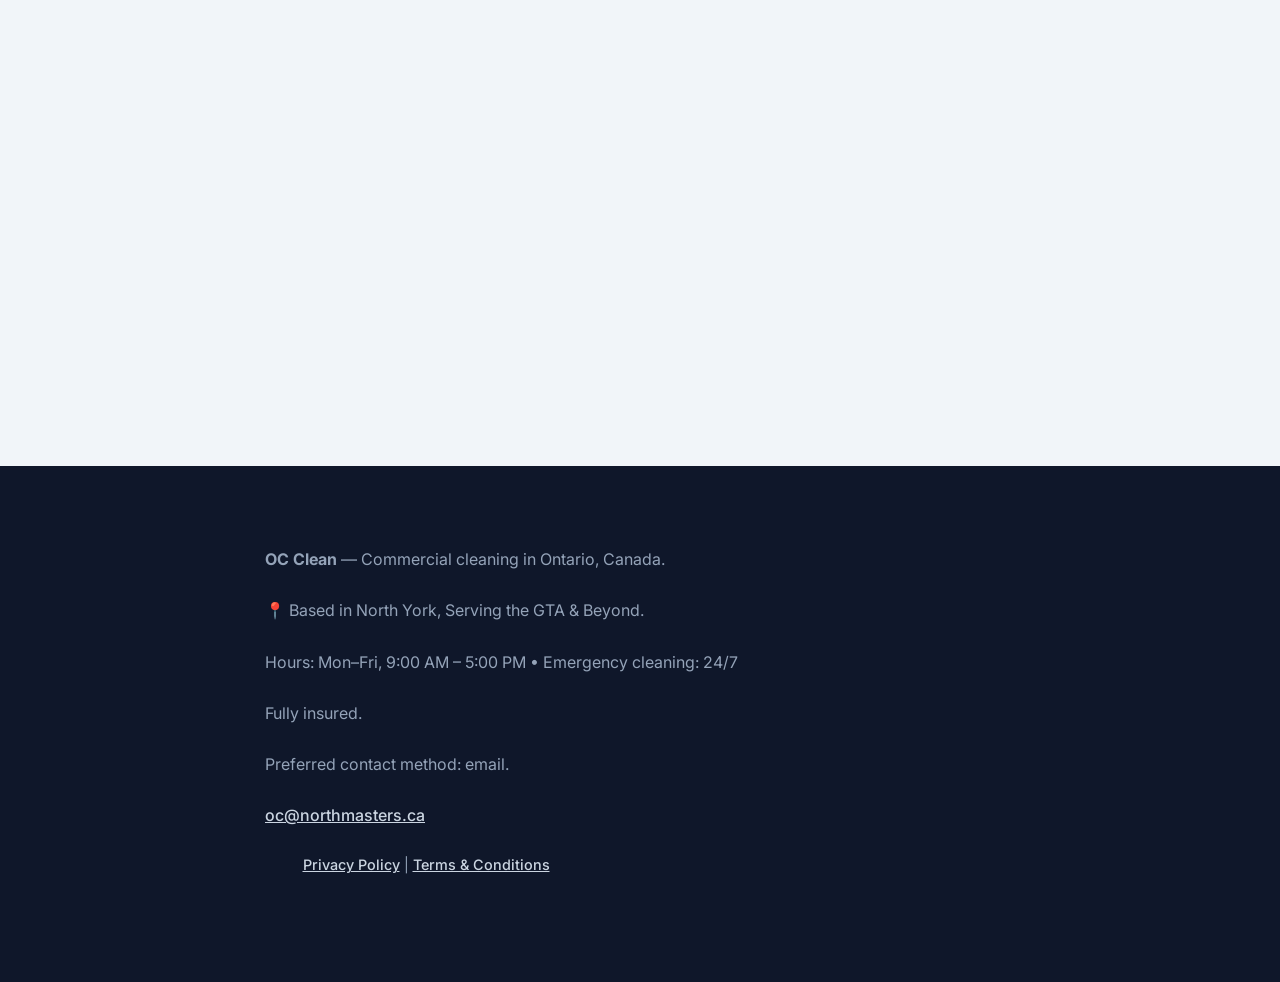
==== commit f8f57606: "fix: add Inter font, favicon, and form field styles Co-Authored-By: Claude Opus 4.8 <noreply@anthrop" ====
--- a/index.html
+++ b/index.html
@@ -4,6 +4,12 @@
 <head>
 	<meta charset="utf-8" />
 	<meta name="viewport" content="width=device-width, initial-scale=1" />
+	<link rel="preconnect" href="https://fonts.googleapis.com">
+	<link rel="preconnect" href="https://fonts.gstatic.com" crossorigin>
+	<link rel="stylesheet"
+		href="https://fonts.googleapis.com/css2?family=Inter:wght@400;500;600;700;800;900&display=swap">
+	<link rel="icon" type="image/png" href="assets/img/brand/favicon.png">
+	<link rel="icon" type="image/x-icon" href="assets/img/brand/favicon.ico">
 	<link rel="stylesheet" href="assets/css/style.css">
 	<script src="assets/js/main.js" defer></script>
 
--- a/assets/css/style.css
+++ b/assets/css/style.css
@@ -496,6 +496,24 @@
 }
 #formStatus { text-align: center; font-weight: 700; margin-top: 10px; }
 
+/* Form step title, helper text and validation errors */
+.form-step-title {
+  font-size: 1.25rem; font-weight: 800; color: var(--text-main);
+  margin: 0 0 20px 0; padding-bottom: 10px; border-bottom: 2px solid var(--bg-alt);
+}
+.form-help {
+  display: block; margin-top: 6px;
+  font-size: 0.85rem; line-height: 1.4; color: var(--text-muted);
+}
+.field-error {
+  display: block; margin-top: 6px;
+  font-size: 0.85rem; font-weight: 600; color: #dc2626;
+}
+.field-error:empty { display: none; }
+input.has-error, select.has-error, textarea.has-error {
+  border-color: #dc2626; box-shadow: 0 0 0 4px rgba(220, 38, 38, 0.1);
+}
+
 
 /* --- 11. FOOTER --- */
 footer { background: #0f172a; color: white; padding: 80px 24px; }
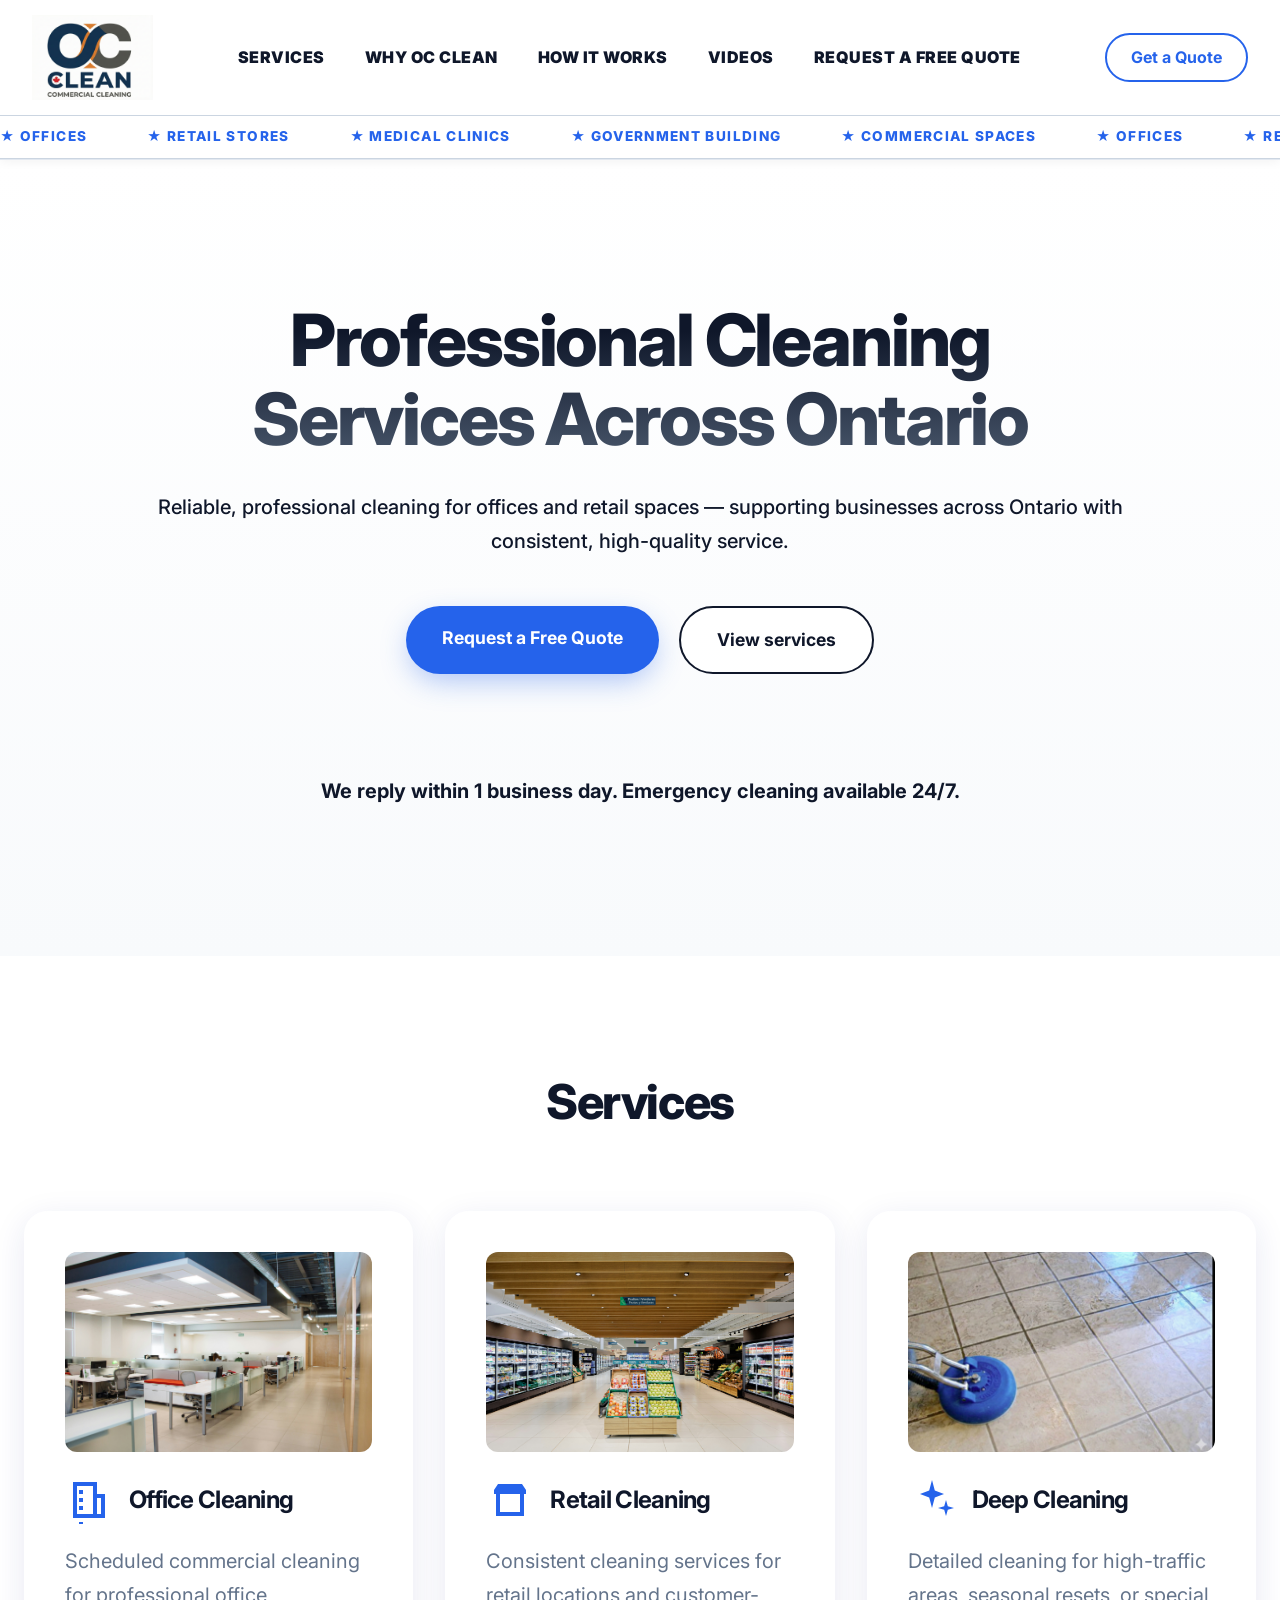
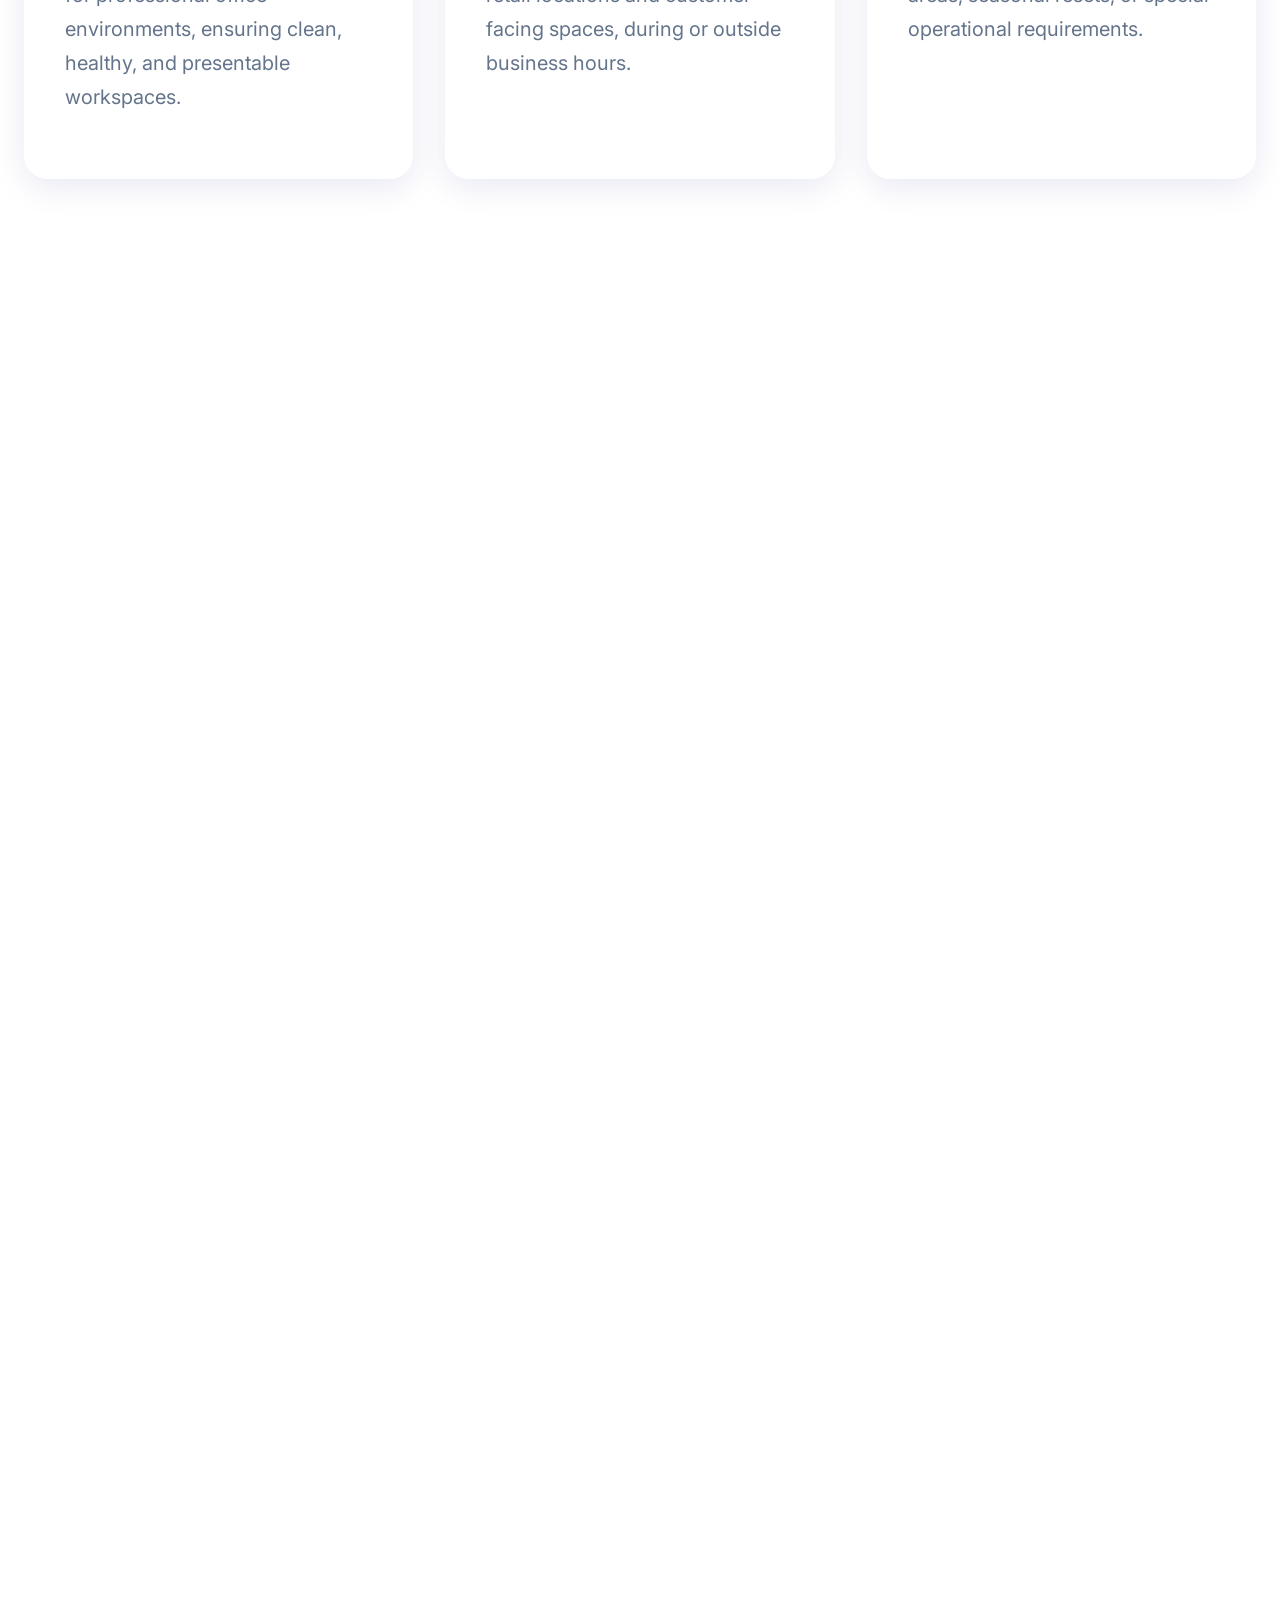
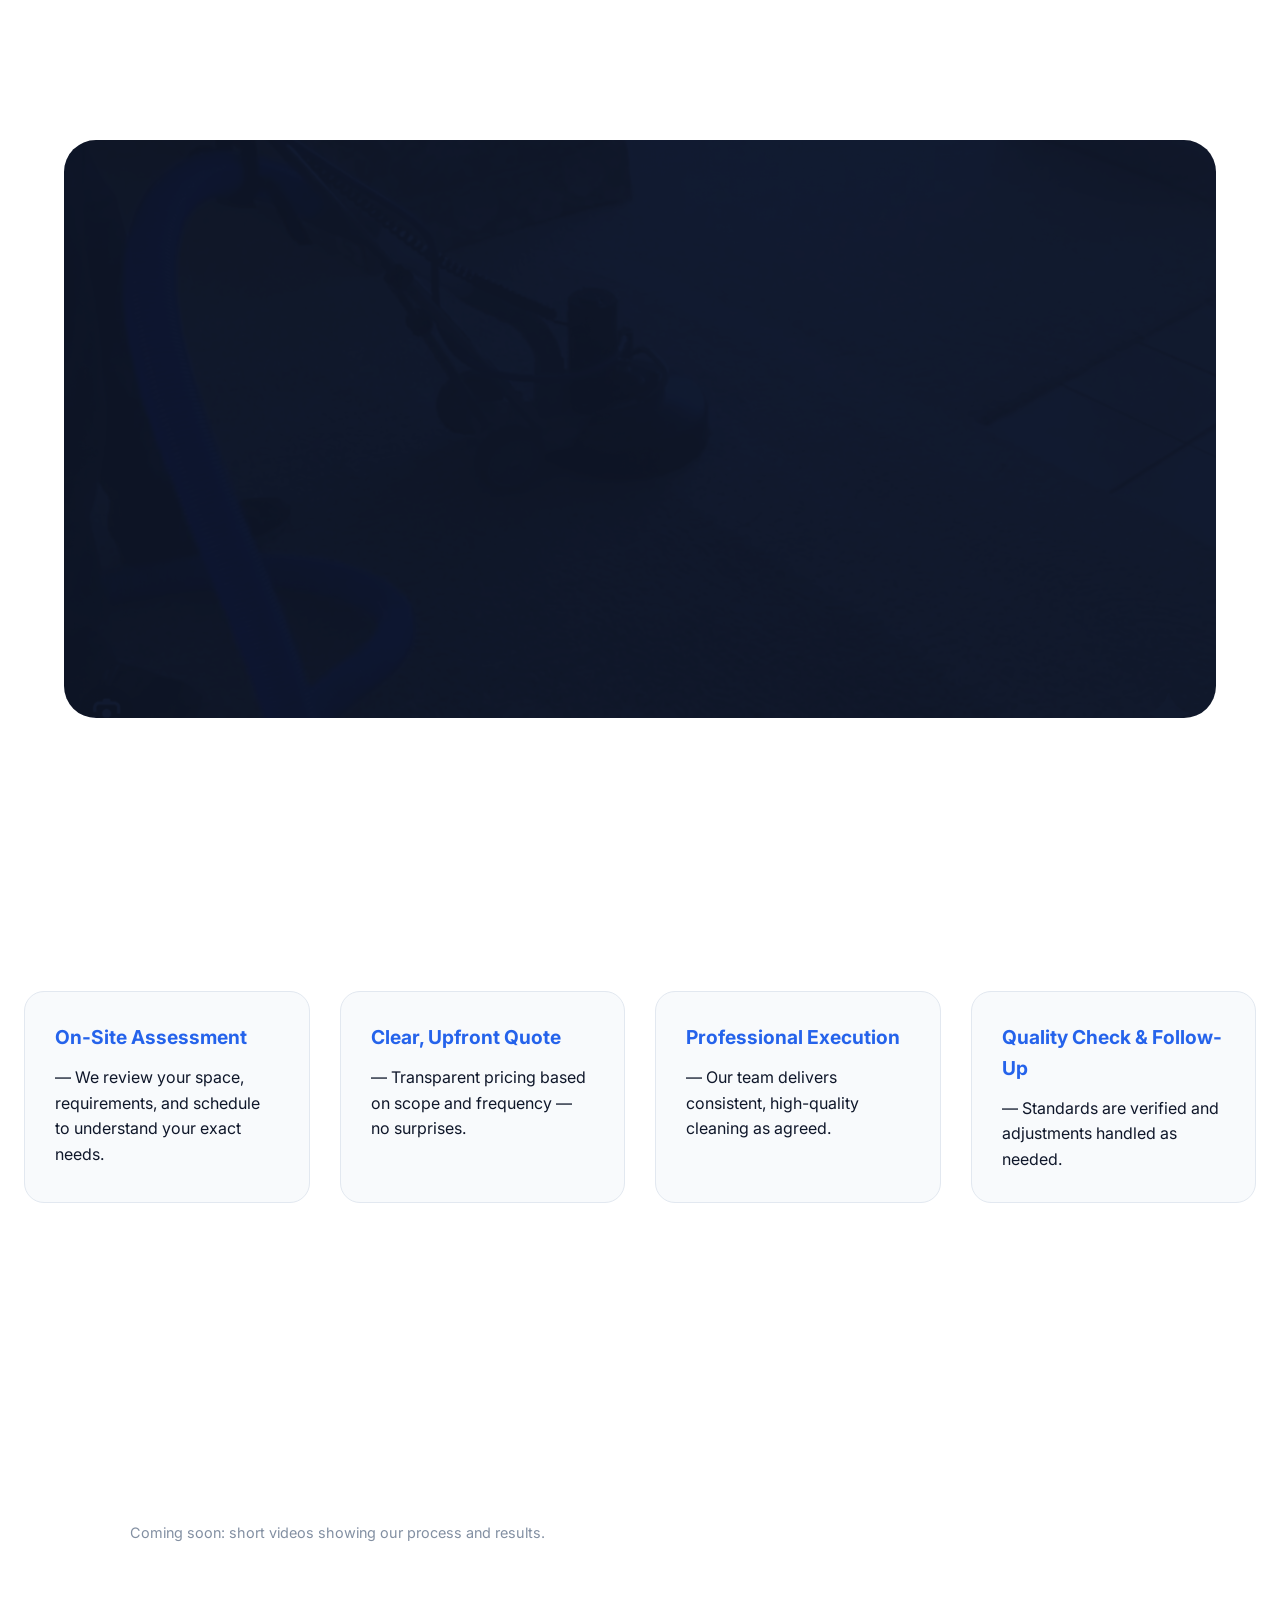
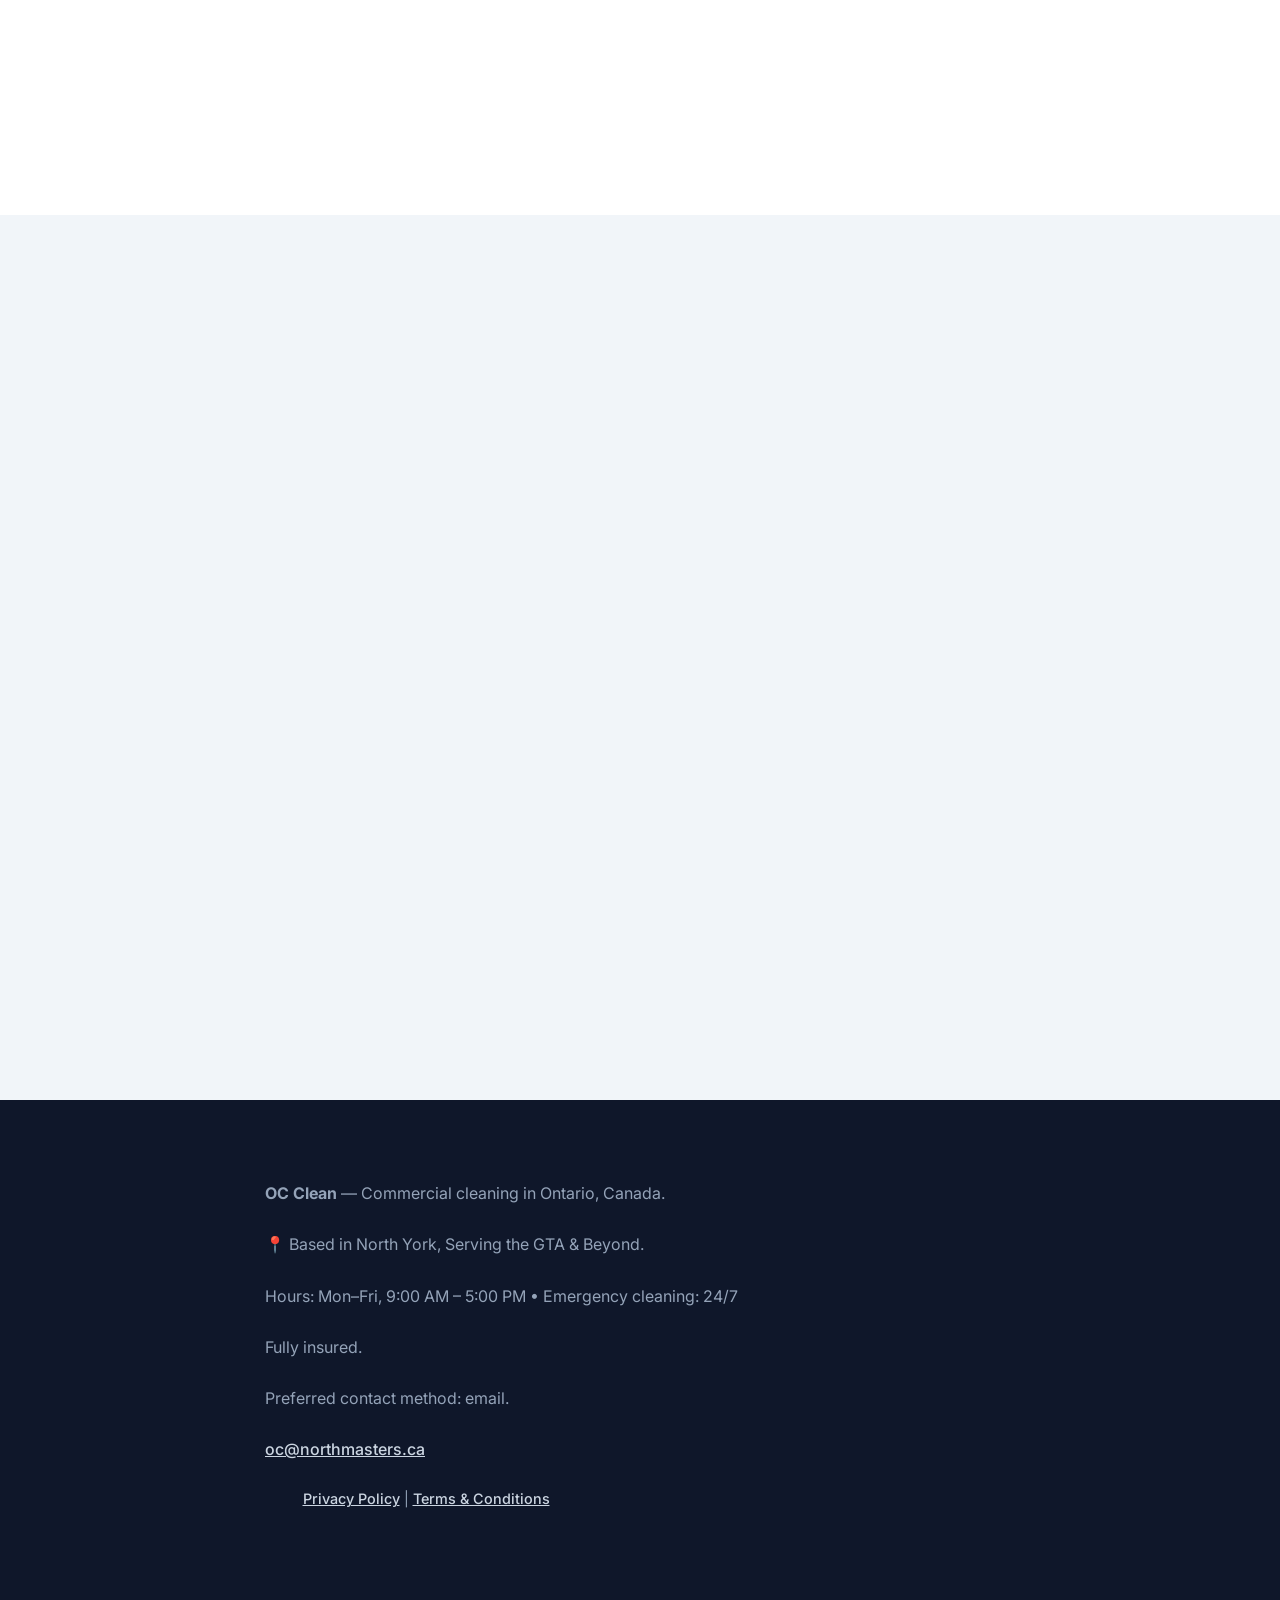
==== commit 28ab3f04: "feat: add Window Cleaning service card and update form option Co-Authored-By: Claude Opus 4.8 <norep" ====
--- a/index.html
+++ b/index.html
@@ -169,6 +169,20 @@
 				<p>
 					Deep extraction cleaning for office carpets and furniture to remove stains, allergens, and restore
 					freshness.
+				</p>
+			</article>
+
+			<article>
+				<img src="assets/img/services/window.jpg" alt="Window Cleaning" class="card-img-top">
+				<h3 class="service-title">
+					<svg class="icon" aria-hidden="true">
+						<use href="#i-sparkle"></use>
+					</svg>
+					Window Cleaning
+				</h3>
+				<p>
+					Professional exterior window cleaning using water-fed pole systems for commercial
+					buildings up to 40 feet. Streak-free results without ladders or scaffolding.
 				</p>
 			</article>
 
@@ -381,7 +395,7 @@
 								<option value="post_construction">Post-Construction Cleaning</option>
 								<option value="move_in_out">Move-In / Move-Out Cleaning</option>
 								<option value="disinfection">Disinfection / Sanitization</option>
-								<option value="window_cleaning">Commercial Window Cleaning</option>
+								<option value="window_cleaning">Window Cleaning</option>
 								<option value="warehouse_industrial">Warehouse / Industrial Cleaning</option>
 								<option value="parking_lot">Parking Lot Cleaning</option>
 							</select>
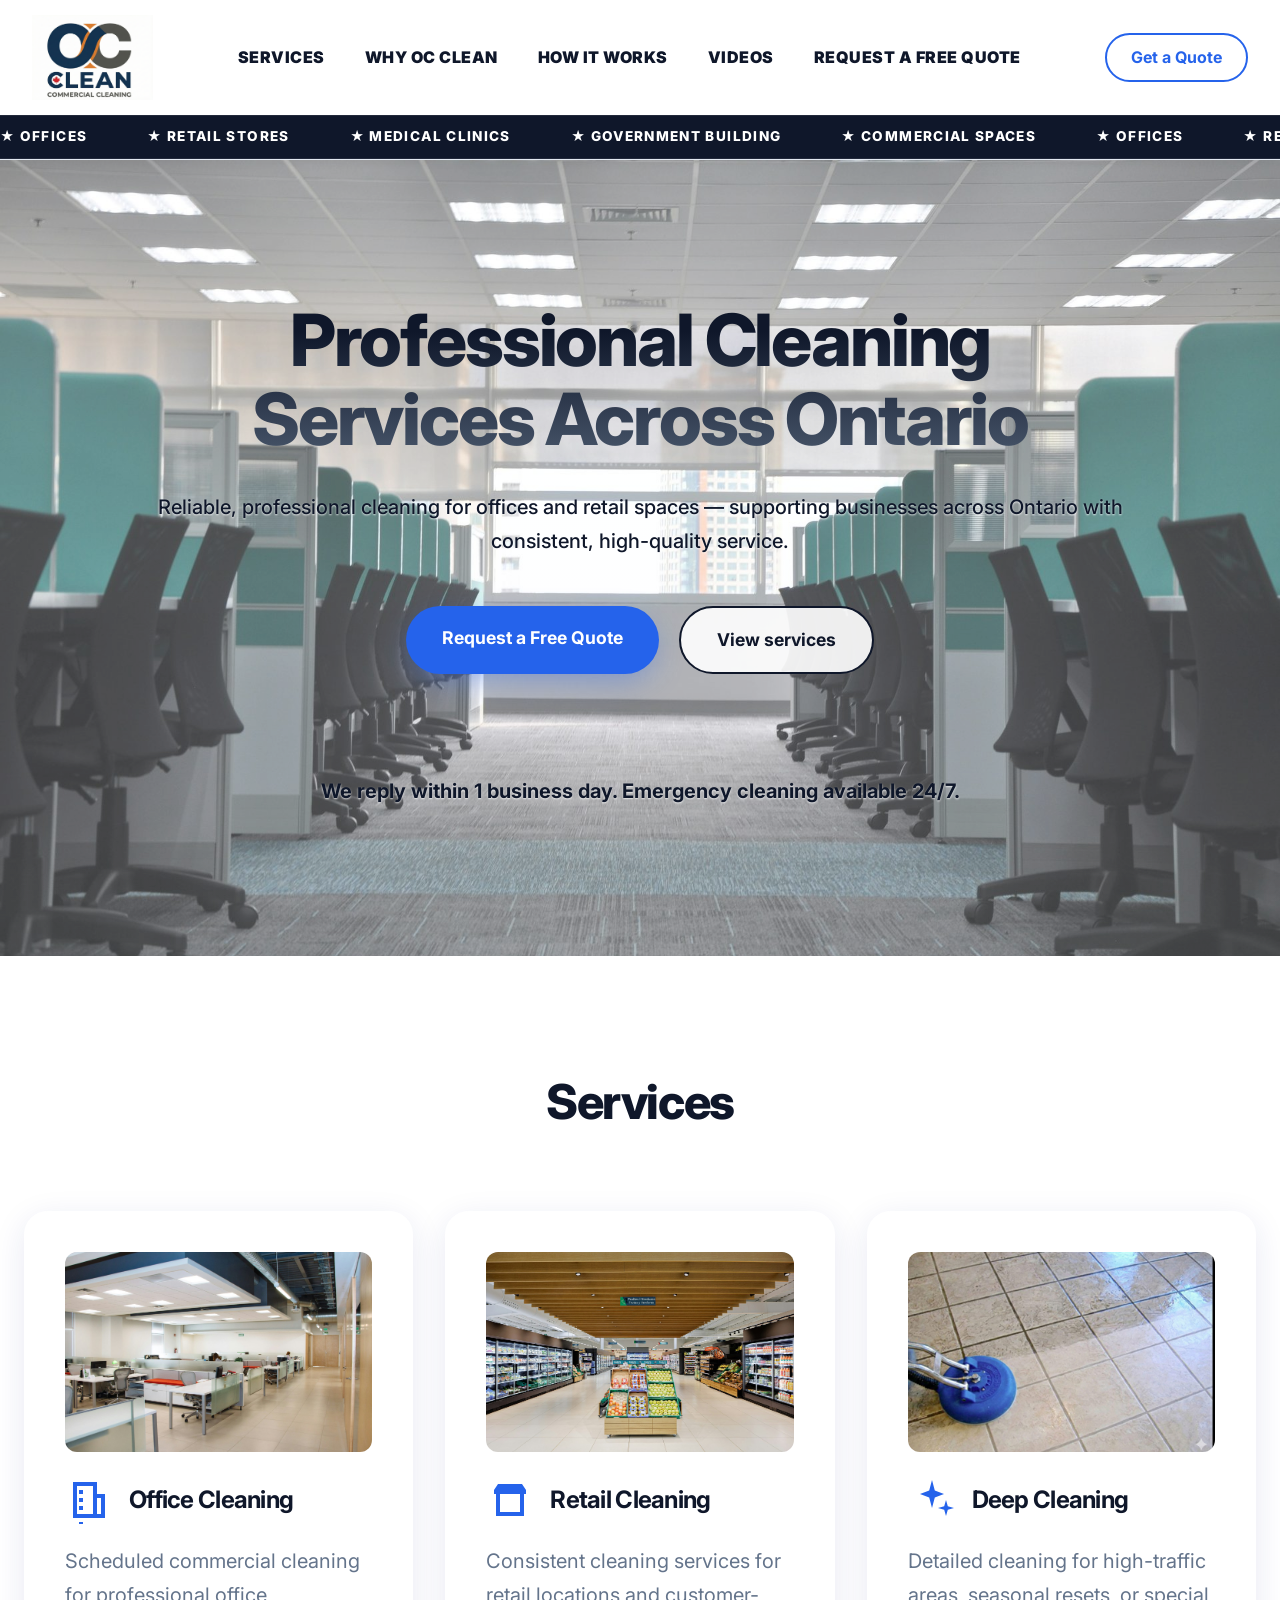
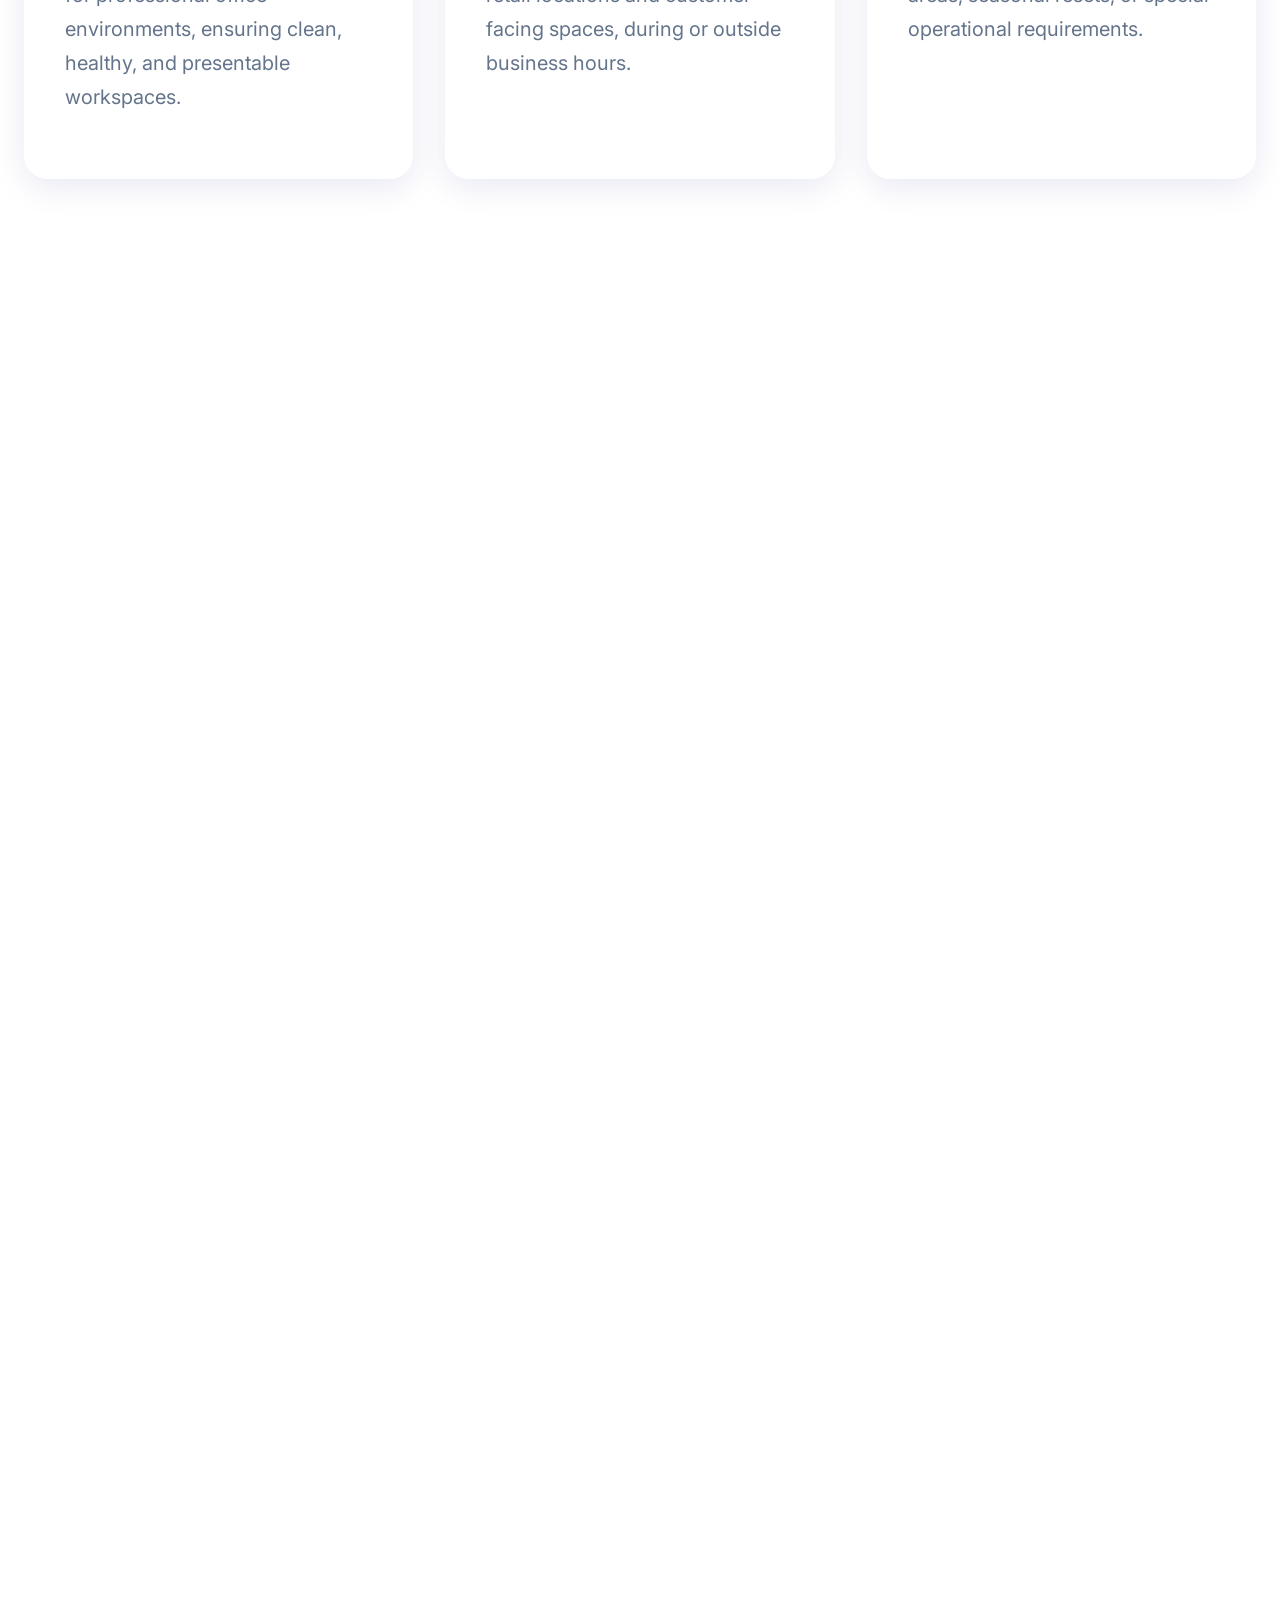
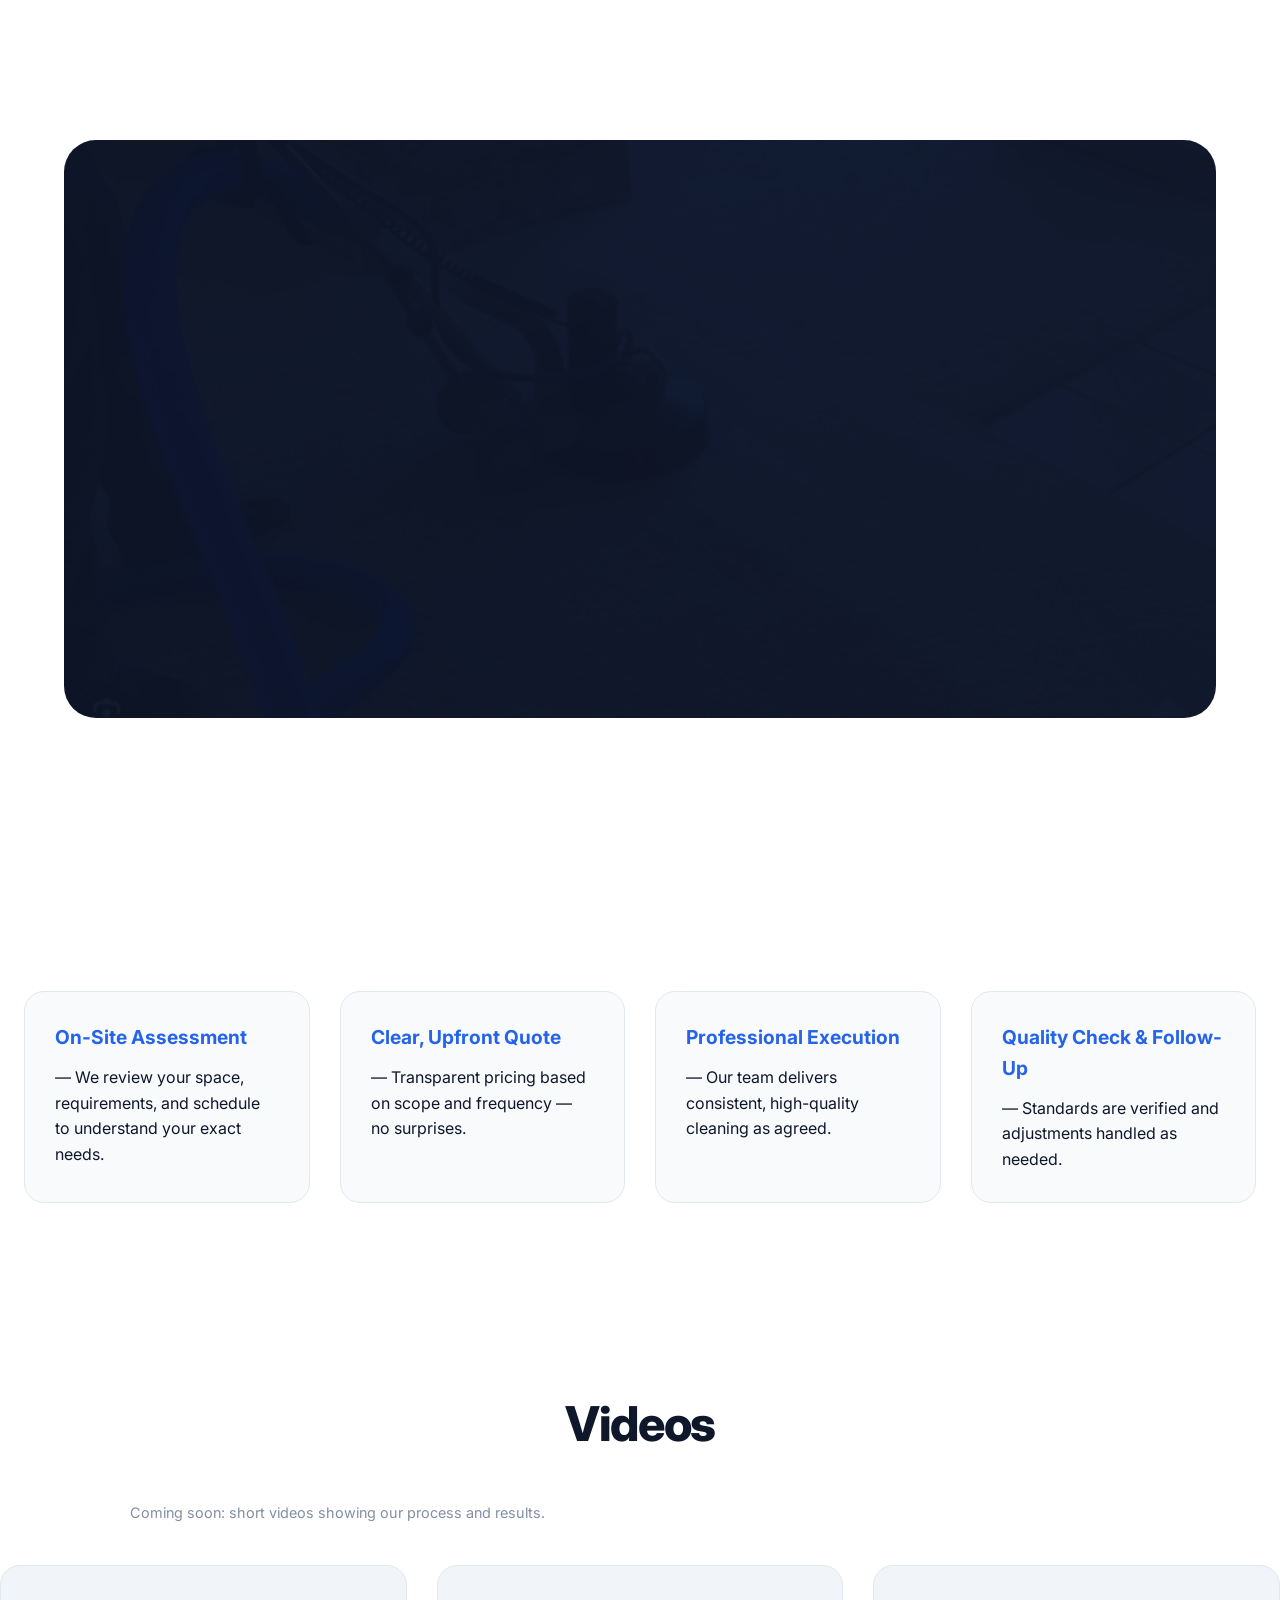
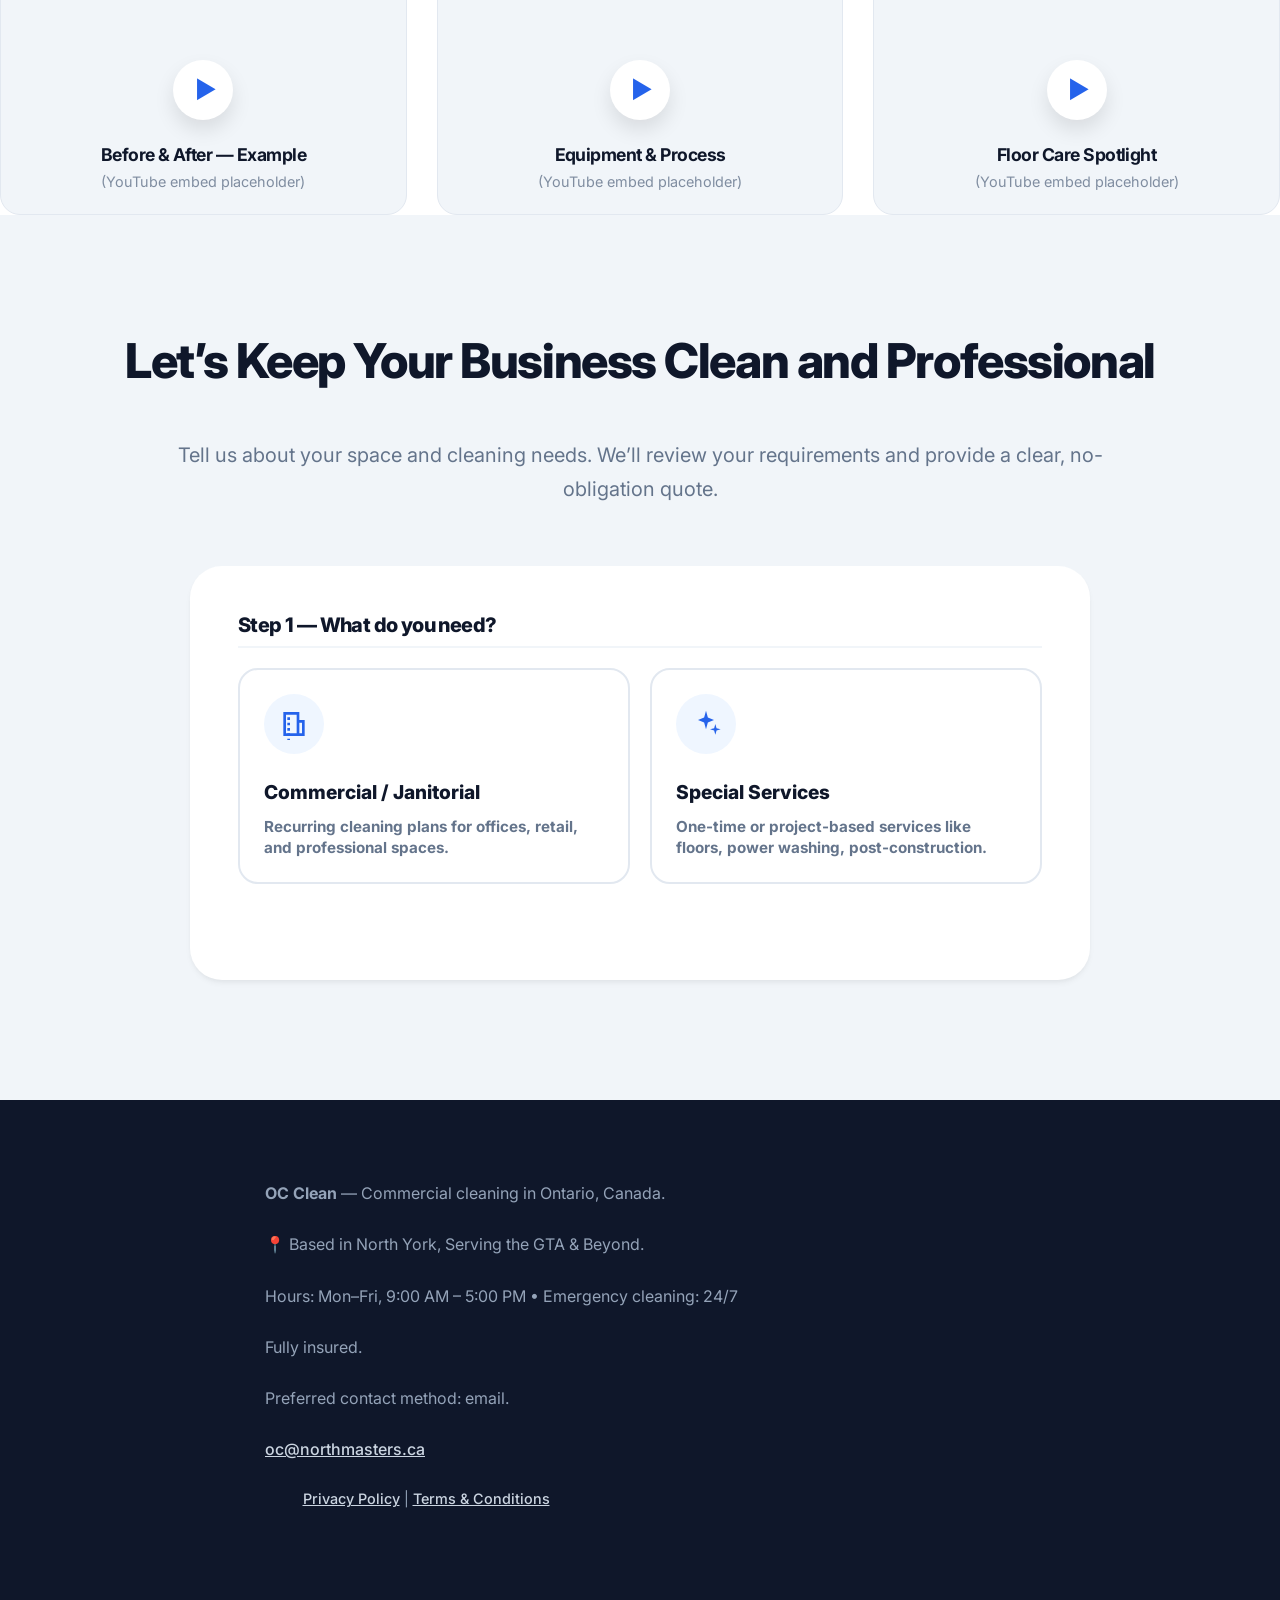
==== commit bbe6722f: "feat: add card animations, hover effects, form validation feedback, styled marquee Co-Authored-By: C" ====
--- a/index.html
+++ b/index.html
@@ -448,7 +448,9 @@
 
 						<div class="form-field">
 							<label for="email">Email <span aria-hidden="true">*</span></label>
-							<input id="email" name="email" type="email" autocomplete="email" required />
+							<input id="email" name="email" type="email" autocomplete="email" required
+								pattern="[a-zA-Z0-9._%+\-]+@[a-zA-Z0-9.\-]+\.[a-zA-Z]{2,}"
+								title="Ingresá un email válido, ej: nombre@dominio.com" />
 							<small class="field-error" data-error-for="email"></small>
 						</div>
 
--- a/assets/css/style.css
+++ b/assets/css/style.css
@@ -299,9 +299,9 @@
 .marquee {
   width: 100%;
   z-index: 500;
-  background: #ffffff;
-  border-top: 1px solid #cbd5e1;
-  border-bottom: 1px solid #cbd5e1;
+  background: #0f172a;
+  border-top: 1px solid rgba(255, 255, 255, 0.08);
+  border-bottom: 1px solid rgba(255, 255, 255, 0.08);
   padding: 10px 0;
   overflow: hidden;
   position: relative;
@@ -309,13 +309,15 @@
 }
 .marquee__track {
   display: flex; gap: 60px; animation: scroll 35s linear infinite; width: max-content;
-}
+  transition: opacity 0.4s ease;
+}
+.marquee:hover .marquee__track { animation-play-state: paused; opacity: 0.85; }
 .mq-item {
-  color: var(--primary); font-size: 0.85rem; font-weight: 800;
+  color: #ffffff; font-size: 0.85rem; font-weight: 800;
   letter-spacing: 0.1em; text-transform: uppercase;
   display: flex; align-items: center; gap: 12px;
 }
-.mq-text { color: var(--primary); }
+.mq-text { color: #ffffff; }
 @keyframes scroll { to { transform: translateX(-50%); } }
 
 
@@ -357,14 +359,15 @@
 #services { padding: 120px 24px; background: var(--bg); position: relative; overflow: hidden; }
 #services article {
   padding: 40px; border-radius: 24px;
-  background: rgba(255, 255, 255, 0.7); backdrop-filter: blur(12px); 
-  border: 1px solid rgba(255, 255, 255, 0.6); 
-  box-shadow: 0 8px 32px 0 rgba(31, 38, 135, 0.1); 
-  transition: 0.3s ease; margin-bottom: 20px;
+  background: rgba(255, 255, 255, 0.7); backdrop-filter: blur(12px);
+  border: 1px solid rgba(255, 255, 255, 0.6);
+  box-shadow: 0 8px 32px 0 rgba(31, 38, 135, 0.1);
+  transition: transform 0.4s ease, box-shadow 0.4s ease, border-color 0.4s ease, background 0.4s ease;
+  margin-bottom: 20px; overflow: hidden;
 }
 #services article:hover {
-  background: rgba(255, 255, 255, 0.9); border-color: var(--primary);
-  transform: translateY(-8px); box-shadow: 0 20px 40px -5px rgba(0, 0, 0, 0.1);
+  background: rgba(255, 255, 255, 0.95); border-color: var(--primary);
+  transform: translateY(-8px); box-shadow: 0 24px 48px -8px rgba(31, 38, 135, 0.28);
 }
 @media (min-width: 768px) {
     #services {
@@ -376,7 +379,8 @@
 }
 .service-title { display: flex; align-items: center; gap: 16px; margin-bottom: 20px; font-size: 1.5rem; }
 .icon { width: 48px; height: 48px; flex-shrink: 0; fill: var(--primary); }
-.card-img-top { width: 100%; height: 200px; object-fit: cover; border-radius: 12px; margin-bottom: 1.5rem; display: block; }
+.card-img-top { width: 100%; height: 200px; object-fit: cover; border-radius: 12px; margin-bottom: 1.5rem; display: block; transition: transform 0.4s ease; }
+#services article:hover .card-img-top { transform: scale(1.05); }
 #services > p:last-child {
   background: rgba(255, 255, 255, 0.9); padding: 10px 20px; border-radius: 50px; 
   display: inline-block; font-weight: 600; font-size: 0.95rem !important; 
@@ -485,6 +489,14 @@
 input:focus, select:focus, textarea:focus {
   outline: none; background: white; border-color: var(--primary); box-shadow: 0 0 0 4px rgba(37, 99, 235, 0.1);
 }
+/* Feedback de validez: borde verde sutil al perder foco con contenido valido */
+#estimateForm input:required:valid:not(:focus),
+#estimateForm textarea:required:valid:not(:focus),
+#estimateForm select:required:valid:not(:focus),
+#estimateForm input[placeholder]:not([type="radio"]):not([type="file"]):valid:not(:placeholder-shown):not(:focus) {
+  border-color: #10b981;
+  box-shadow: 0 0 0 3px rgba(16, 185, 129, 0.12);
+}
 button[type="submit"] {
   width: 100%; padding: 20px; margin-top: 32px;
   background: var(--primary) !important; color: white; border: none; border-radius: 16px;
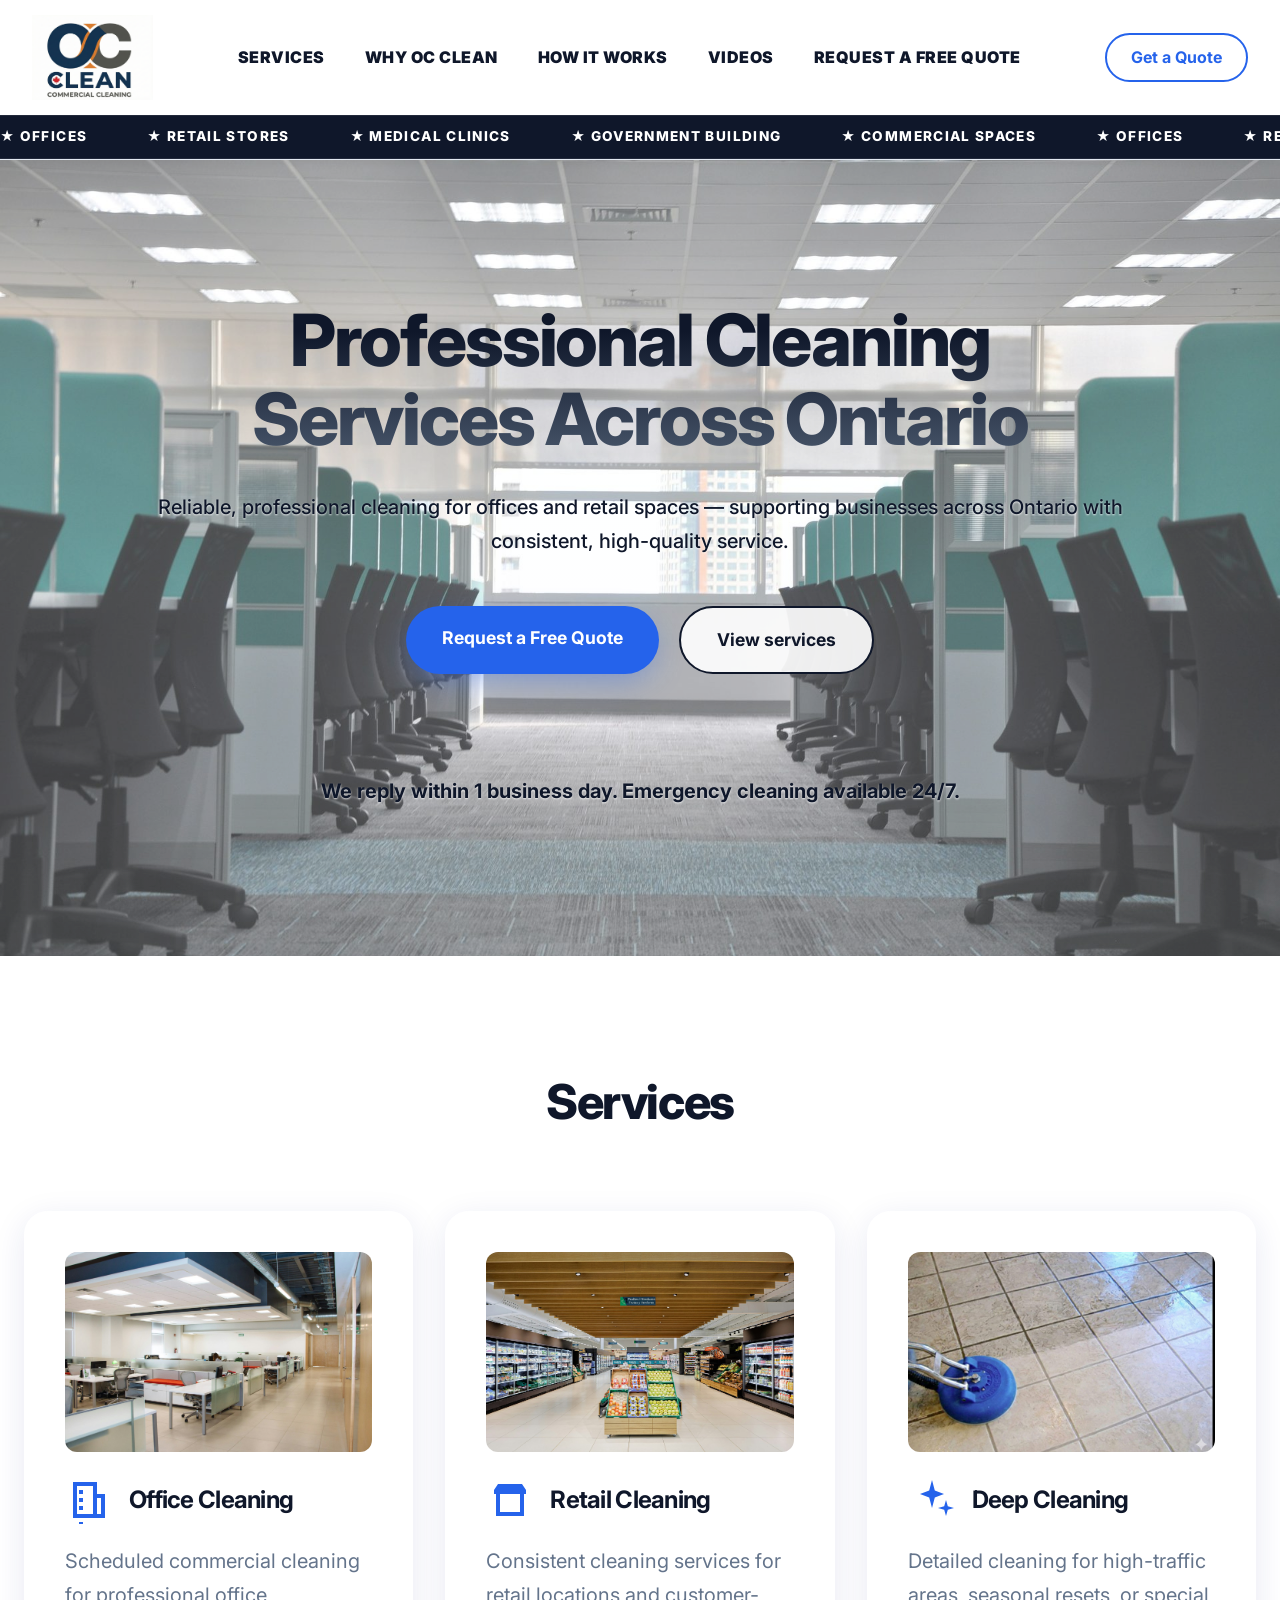
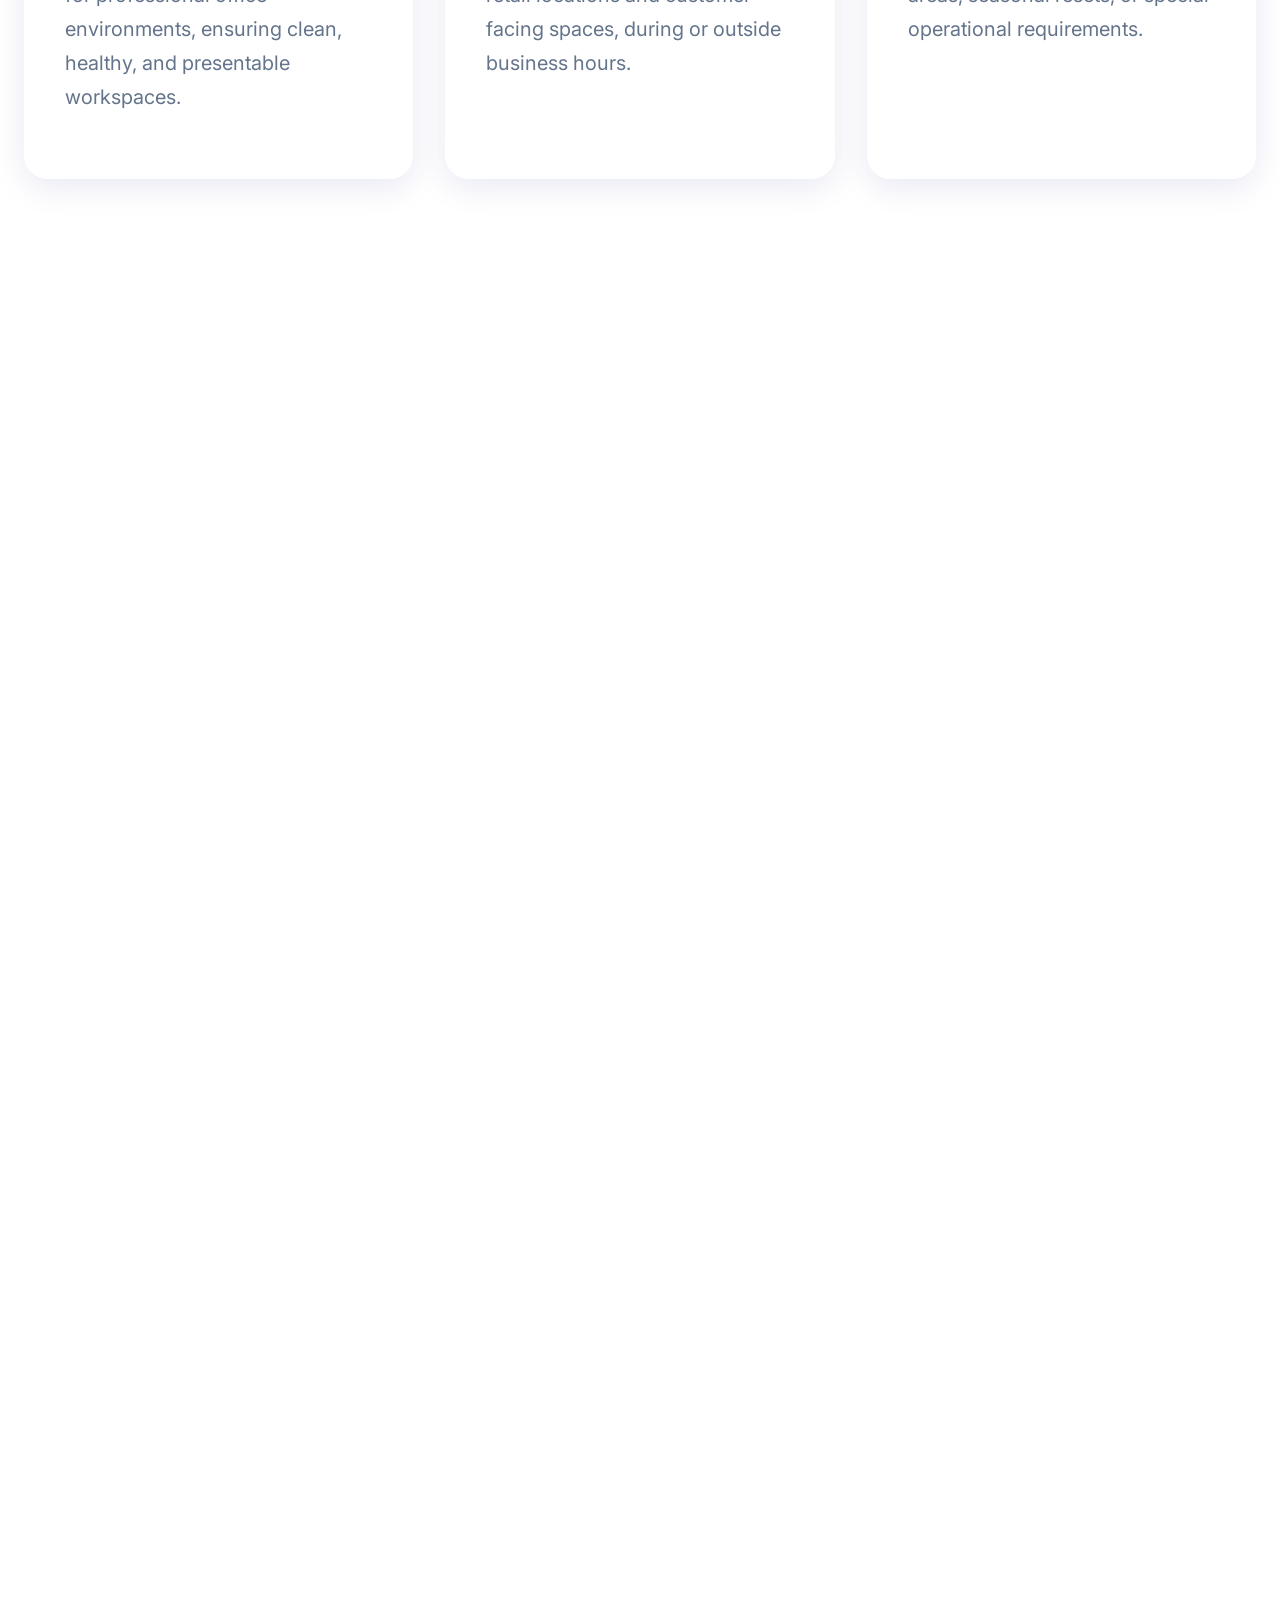
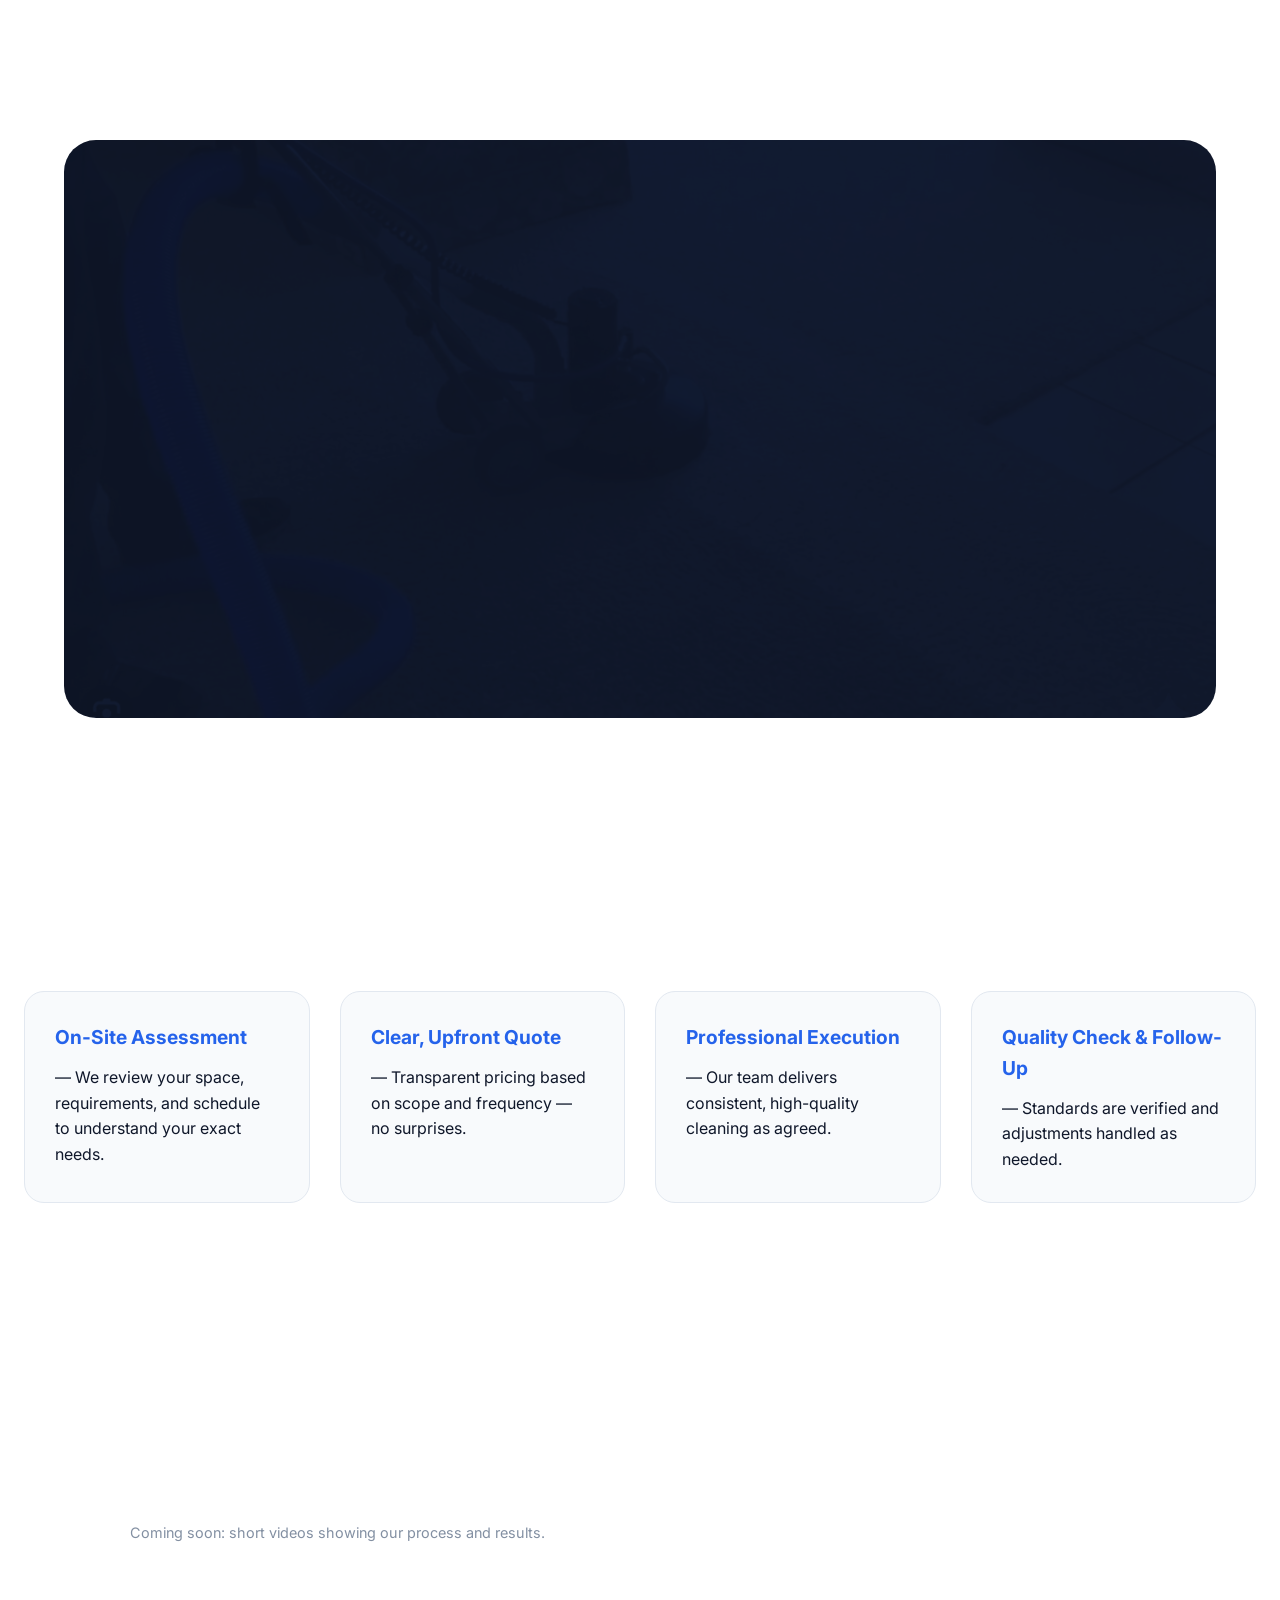
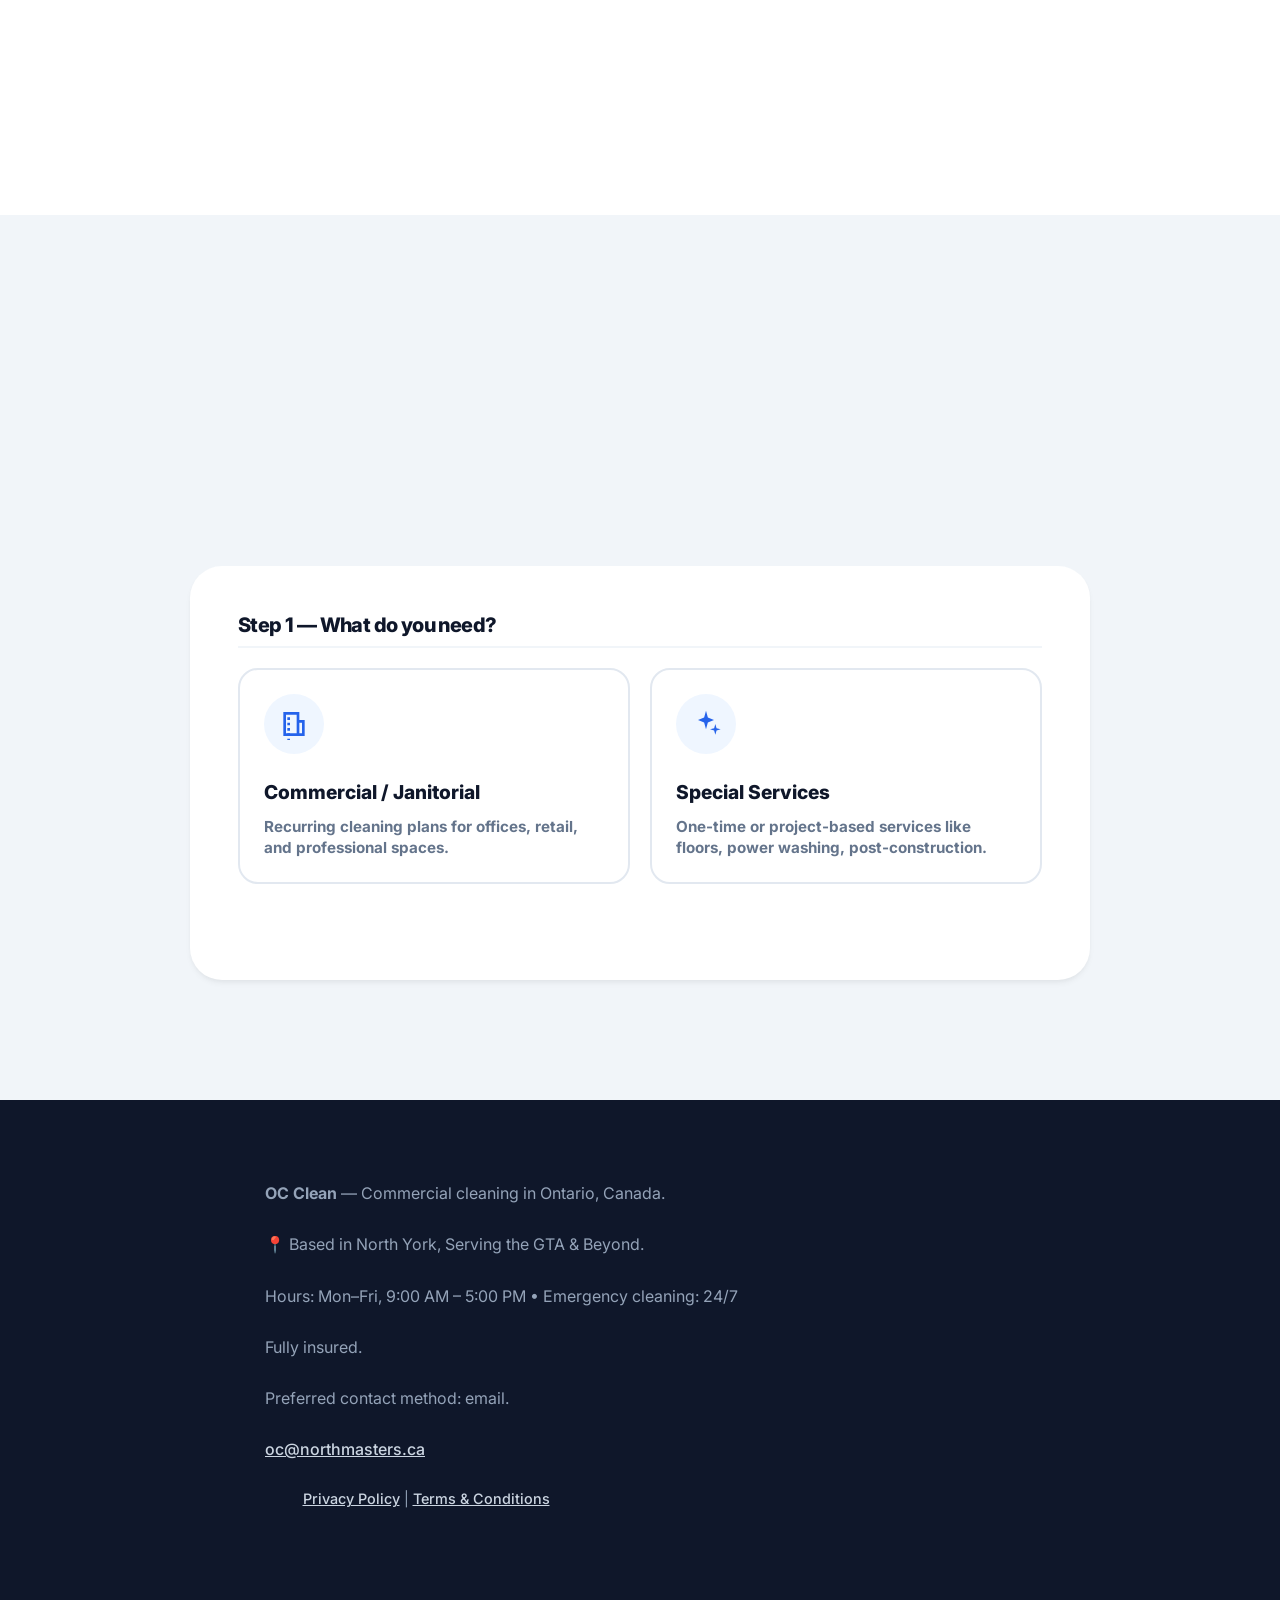
==== commit 220a874e: "fix: improve mobile responsiveness and cache-bust CSS/JS with version query Co-Authored-By: Claude O" ====
--- a/index.html
+++ b/index.html
@@ -10,8 +10,8 @@
 		href="https://fonts.googleapis.com/css2?family=Inter:wght@400;500;600;700;800;900&display=swap">
 	<link rel="icon" type="image/png" href="assets/img/brand/favicon.png">
 	<link rel="icon" type="image/x-icon" href="assets/img/brand/favicon.ico">
-	<link rel="stylesheet" href="assets/css/style.css">
-	<script src="assets/js/main.js" defer></script>
+	<link rel="stylesheet" href="assets/css/style.css?v=2">
+	<script src="assets/js/main.js?v=2" defer></script>
 
 	<title>Commercial Cleaning Services | OC Clean</title>
 	<meta name="description"
--- a/assets/css/style.css
+++ b/assets/css/style.css
@@ -55,7 +55,7 @@
 }
 
 h1 { font-size: clamp(3rem, 6vw, 4.5rem); }
-h2 { font-size: 3rem; margin-bottom: 50px; }
+h2 { font-size: clamp(1.9rem, 6vw, 3rem); margin-bottom: 50px; }
 h3 { font-size: 1.35rem; font-weight: 700; }
 
 p {
@@ -294,6 +294,37 @@
   .choice-card { padding: 15px !important; }
 }
 
+/* --- TIPOGRAFÍA Y ESPACIADO EN CELULAR --- */
+@media (max-width: 600px) {
+  h1 { font-size: clamp(2rem, 8vw, 2.6rem); }
+  h2 { font-size: clamp(1.7rem, 7vw, 2.1rem); margin-bottom: 28px; }
+  h3 { font-size: 1.2rem; }
+  p  { font-size: 1.05rem; line-height: 1.6; }
+
+  /* Menos padding vertical en secciones */
+  #services { padding: 64px 18px; }
+  #how { padding: 64px 18px; }
+  #estimate { padding: 64px 16px; }
+  #why { padding: 56px 22px; width: 92%; margin: 40px auto; }
+
+  /* Service cards */
+  #services article { padding: 24px; }
+  .service-title { font-size: 1.2rem; gap: 12px; }
+  .card-img-top { height: 170px; }
+  .icon { width: 38px; height: 38px; }
+  #services > p:last-child { font-size: 0.9rem !important; }
+
+  /* Formulario */
+  #estimateForm { padding: 20px; border-radius: 20px; }
+  #estimateForm legend { font-size: 1.15rem; margin-bottom: 18px; }
+  .form-step-title { font-size: 1.1rem; }
+  label { font-size: 0.88rem; }
+  input:not([type="radio"]), select, textarea { font-size: 1rem; padding: 14px !important; }
+  button[type="submit"] { font-size: 1.1rem; padding: 16px; }
+  .choice-card-title { font-size: 1.05rem; }
+  .choice-card-sub { font-size: 0.9rem; }
+}
+
 
 /* --- 4. MARQUEE --- */
 .marquee {
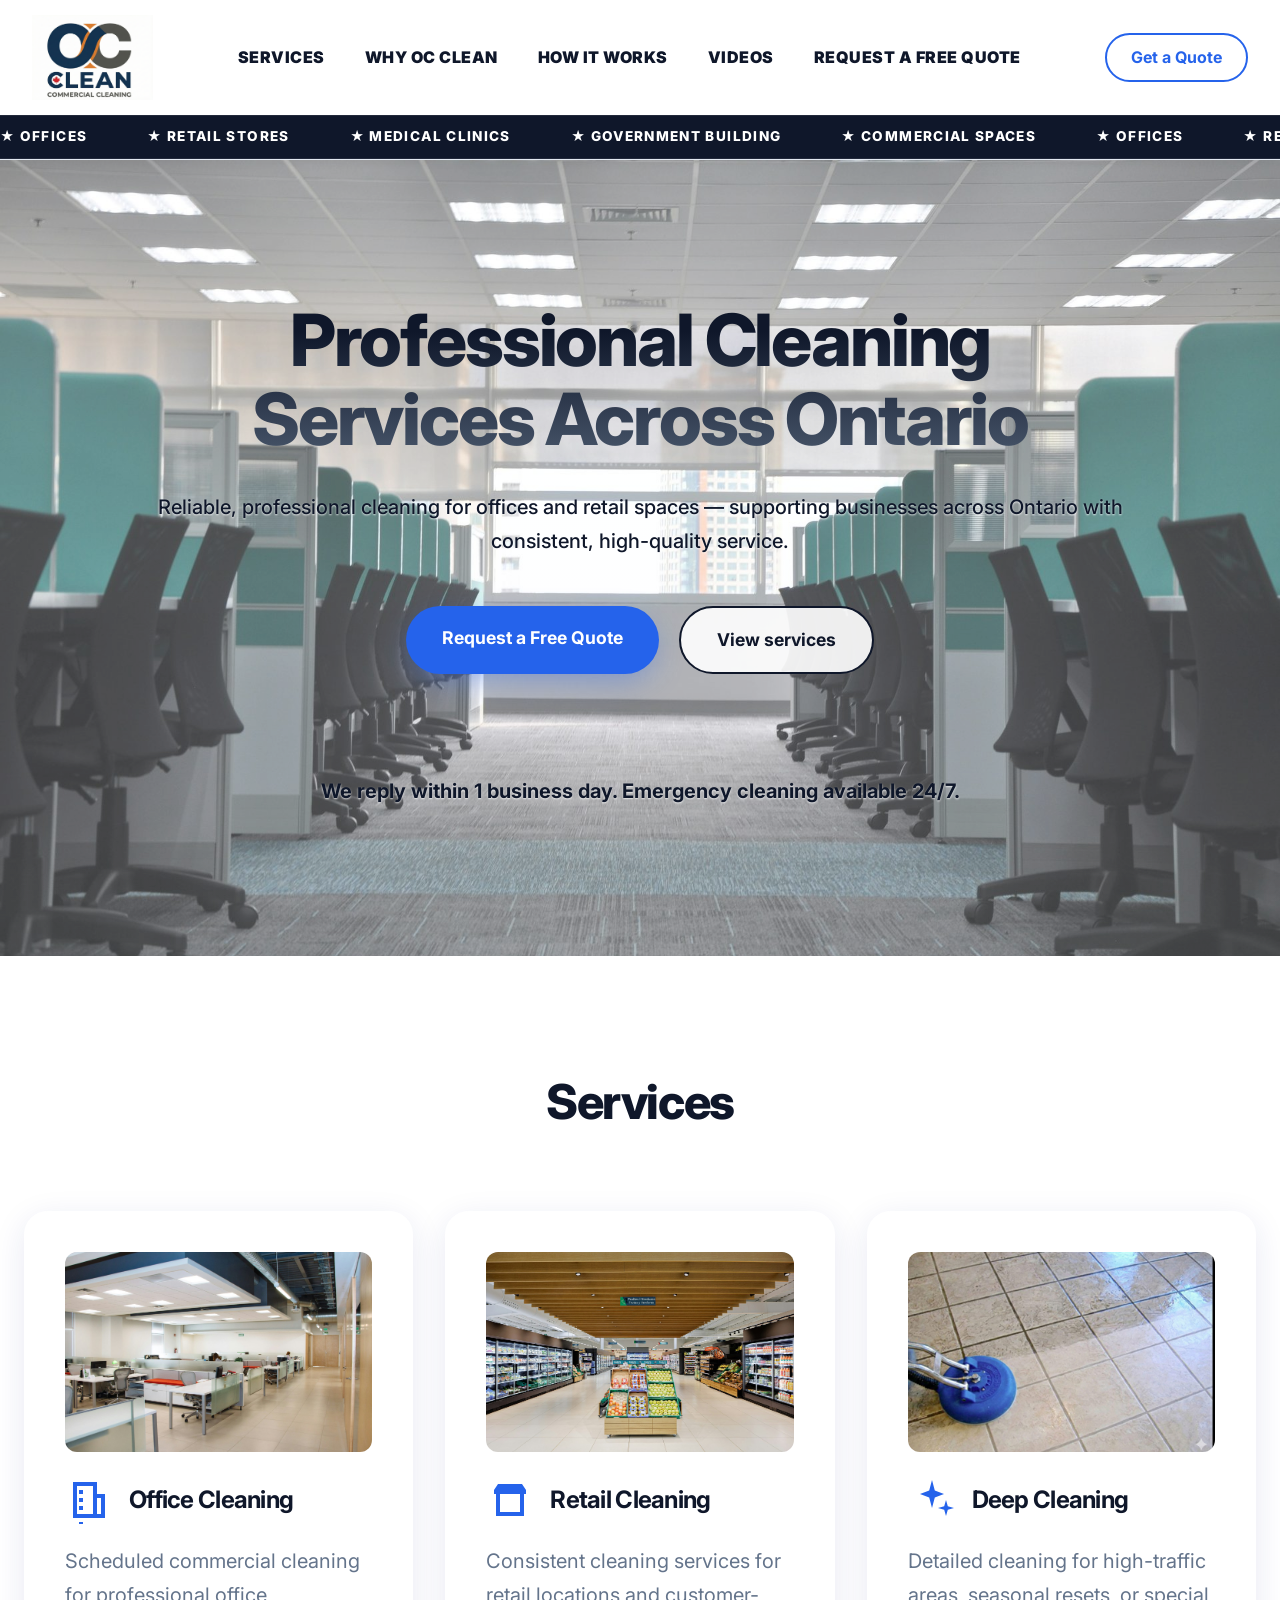
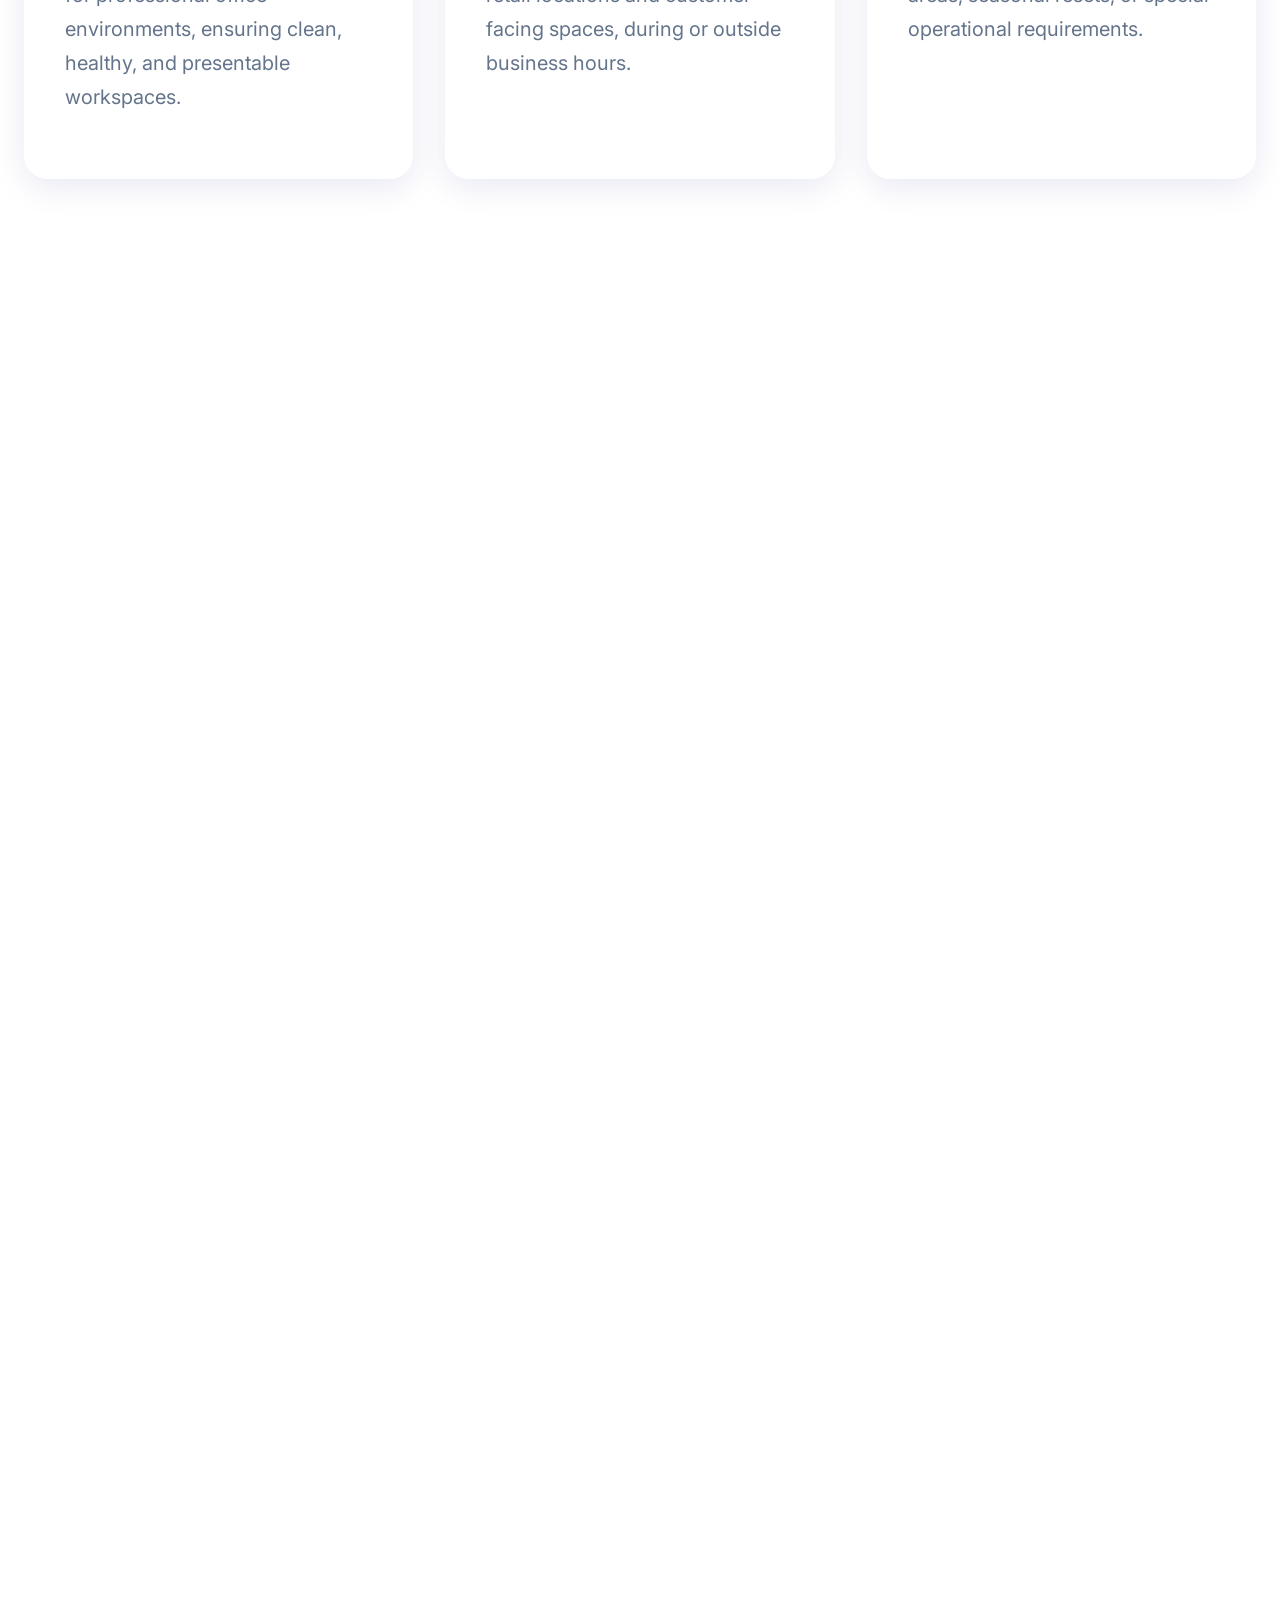
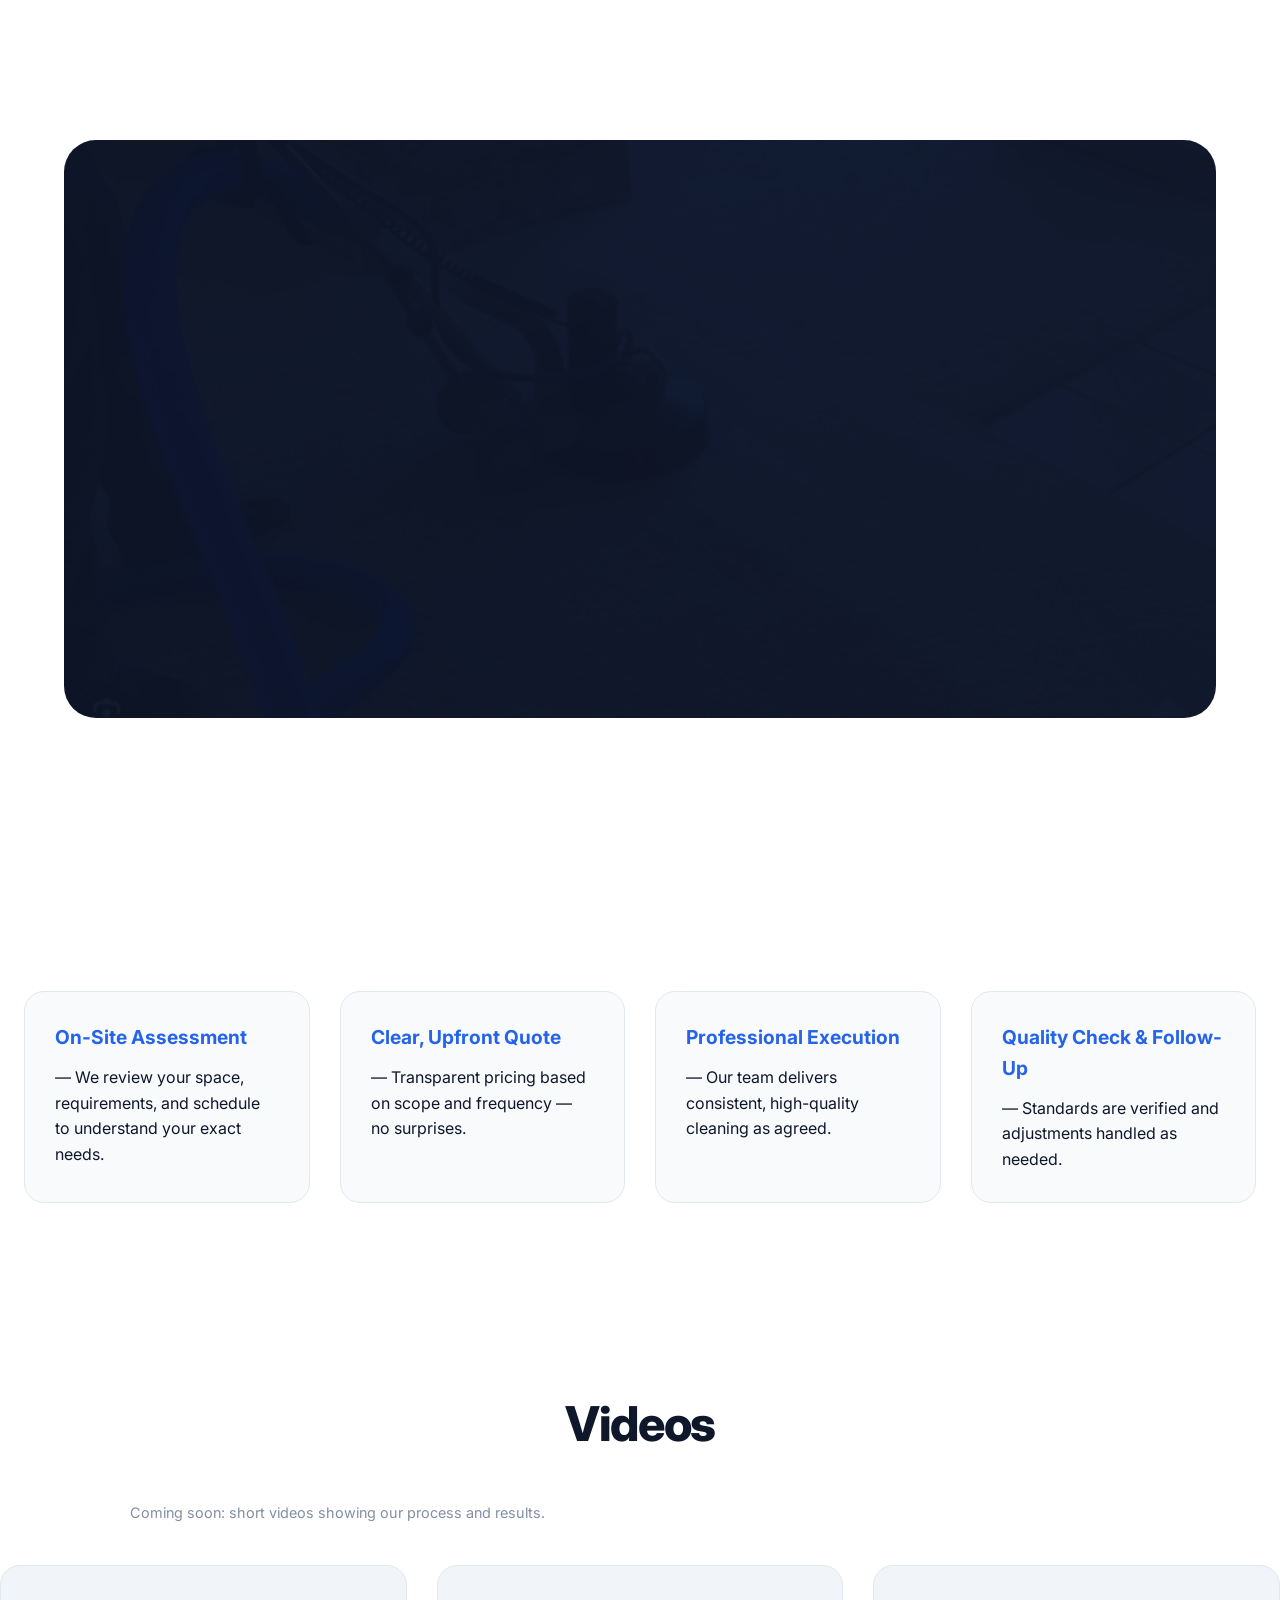
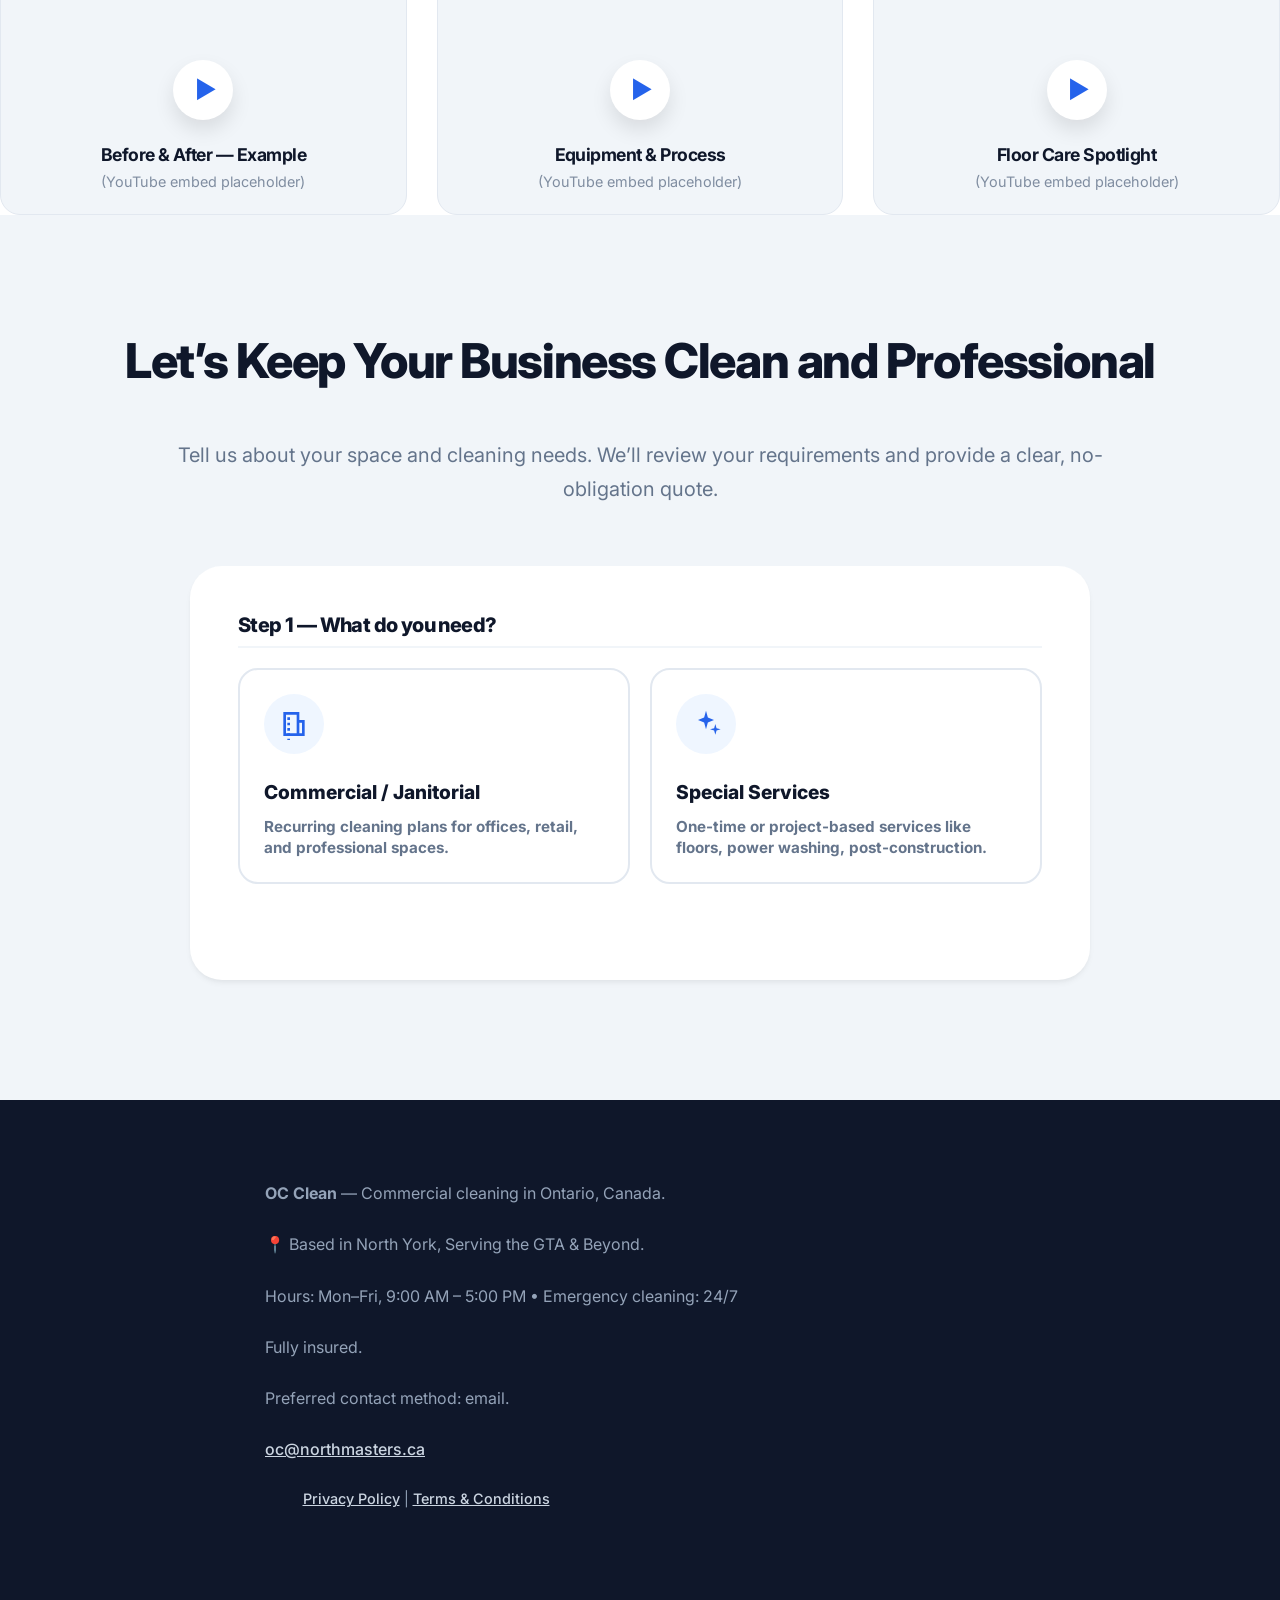
==== commit 7df395fe: "feat: add SEO meta tags, Open Graph, and JSON-LD schema Co-Authored-By: Claude Opus 4.8 <noreply@ant" ====
--- a/index.html
+++ b/index.html
@@ -13,9 +13,74 @@
 	<link rel="stylesheet" href="assets/css/style.css?v=2">
 	<script src="assets/js/main.js?v=2" defer></script>
 
-	<title>Commercial Cleaning Services | OC Clean</title>
+	<title>Commercial Cleaning Services North York &amp; GTA | OC Clean</title>
 	<meta name="description"
-		content="Professional commercial cleaning services across Ontario. Serving offices and retail spaces from London to Oshawa, and Toronto to Parry Sound." />
+		content="Professional commercial cleaning, window cleaning, power washing, carpet cleaning &amp; floor care across North York, Toronto &amp; the GTA. Free quotes. Fully insured." />
+
+	<!-- SEO -->
+	<link rel="canonical" href="https://oc.northmasters.ca/">
+	<meta name="robots" content="index, follow">
+
+	<!-- Open Graph -->
+	<meta property="og:type" content="website">
+	<meta property="og:url" content="https://oc.northmasters.ca/">
+	<meta property="og:title" content="Commercial Cleaning Services North York & GTA | OC Clean">
+	<meta property="og:description" content="Professional commercial cleaning, window cleaning, power washing, carpet cleaning & floor care across North York, Toronto & the GTA. Free quotes. Fully insured.">
+	<meta property="og:image" content="https://oc.northmasters.ca/assets/img/brand/logo.png">
+
+	<!-- Twitter Card -->
+	<meta name="twitter:card" content="summary_large_image">
+	<meta name="twitter:title" content="Commercial Cleaning Services North York & GTA | OC Clean">
+	<meta name="twitter:description" content="Professional commercial cleaning, window cleaning, power washing, carpet cleaning & floor care across North York, Toronto & the GTA. Free quotes. Fully insured.">
+	<meta name="twitter:image" content="https://oc.northmasters.ca/assets/img/brand/logo.png">
+
+	<!-- Geo -->
+	<meta name="geo.region" content="CA-ON">
+	<meta name="geo.placename" content="North York, Toronto">
+
+	<script type="application/ld+json">
+	{
+	  "@context": "https://schema.org",
+	  "@type": "CleaningService",
+	  "name": "OC Clean",
+	  "url": "https://oc.northmasters.ca/",
+	  "logo": "https://oc.northmasters.ca/assets/img/brand/logo.png",
+	  "image": "https://oc.northmasters.ca/assets/img/brand/logo.png",
+	  "description": "Professional commercial cleaning services across North York, Toronto, and the Greater Toronto Area. Office cleaning, retail cleaning, deep cleaning, floor care, power washing, carpet cleaning, and window cleaning.",
+	  "email": "oc@northmasters.ca",
+	  "address": {
+	    "@type": "PostalAddress",
+	    "addressLocality": "North York",
+	    "addressRegion": "ON",
+	    "addressCountry": "CA"
+	  },
+	  "areaServed": [
+	    {"@type": "City", "name": "North York"},
+	    {"@type": "City", "name": "Toronto"},
+	    {"@type": "AdministrativeArea", "name": "Greater Toronto Area"},
+	    {"@type": "AdministrativeArea", "name": "Ontario"}
+	  ],
+	  "serviceType": [
+	    "Office Cleaning",
+	    "Retail Cleaning",
+	    "Deep Cleaning",
+	    "Floor Care & Maintenance",
+	    "Commercial Power Washing",
+	    "Carpet & Upholstery Cleaning",
+	    "Window Cleaning"
+	  ],
+	  "openingHoursSpecification": [
+	    {
+	      "@type": "OpeningHoursSpecification",
+	      "dayOfWeek": ["Monday", "Tuesday", "Wednesday", "Thursday", "Friday"],
+	      "opens": "09:00",
+	      "closes": "17:00"
+	    }
+	  ],
+	  "priceRange": "$$",
+	  "currenciesAccepted": "CAD"
+	}
+	</script>
 </head>
 
 <body>
